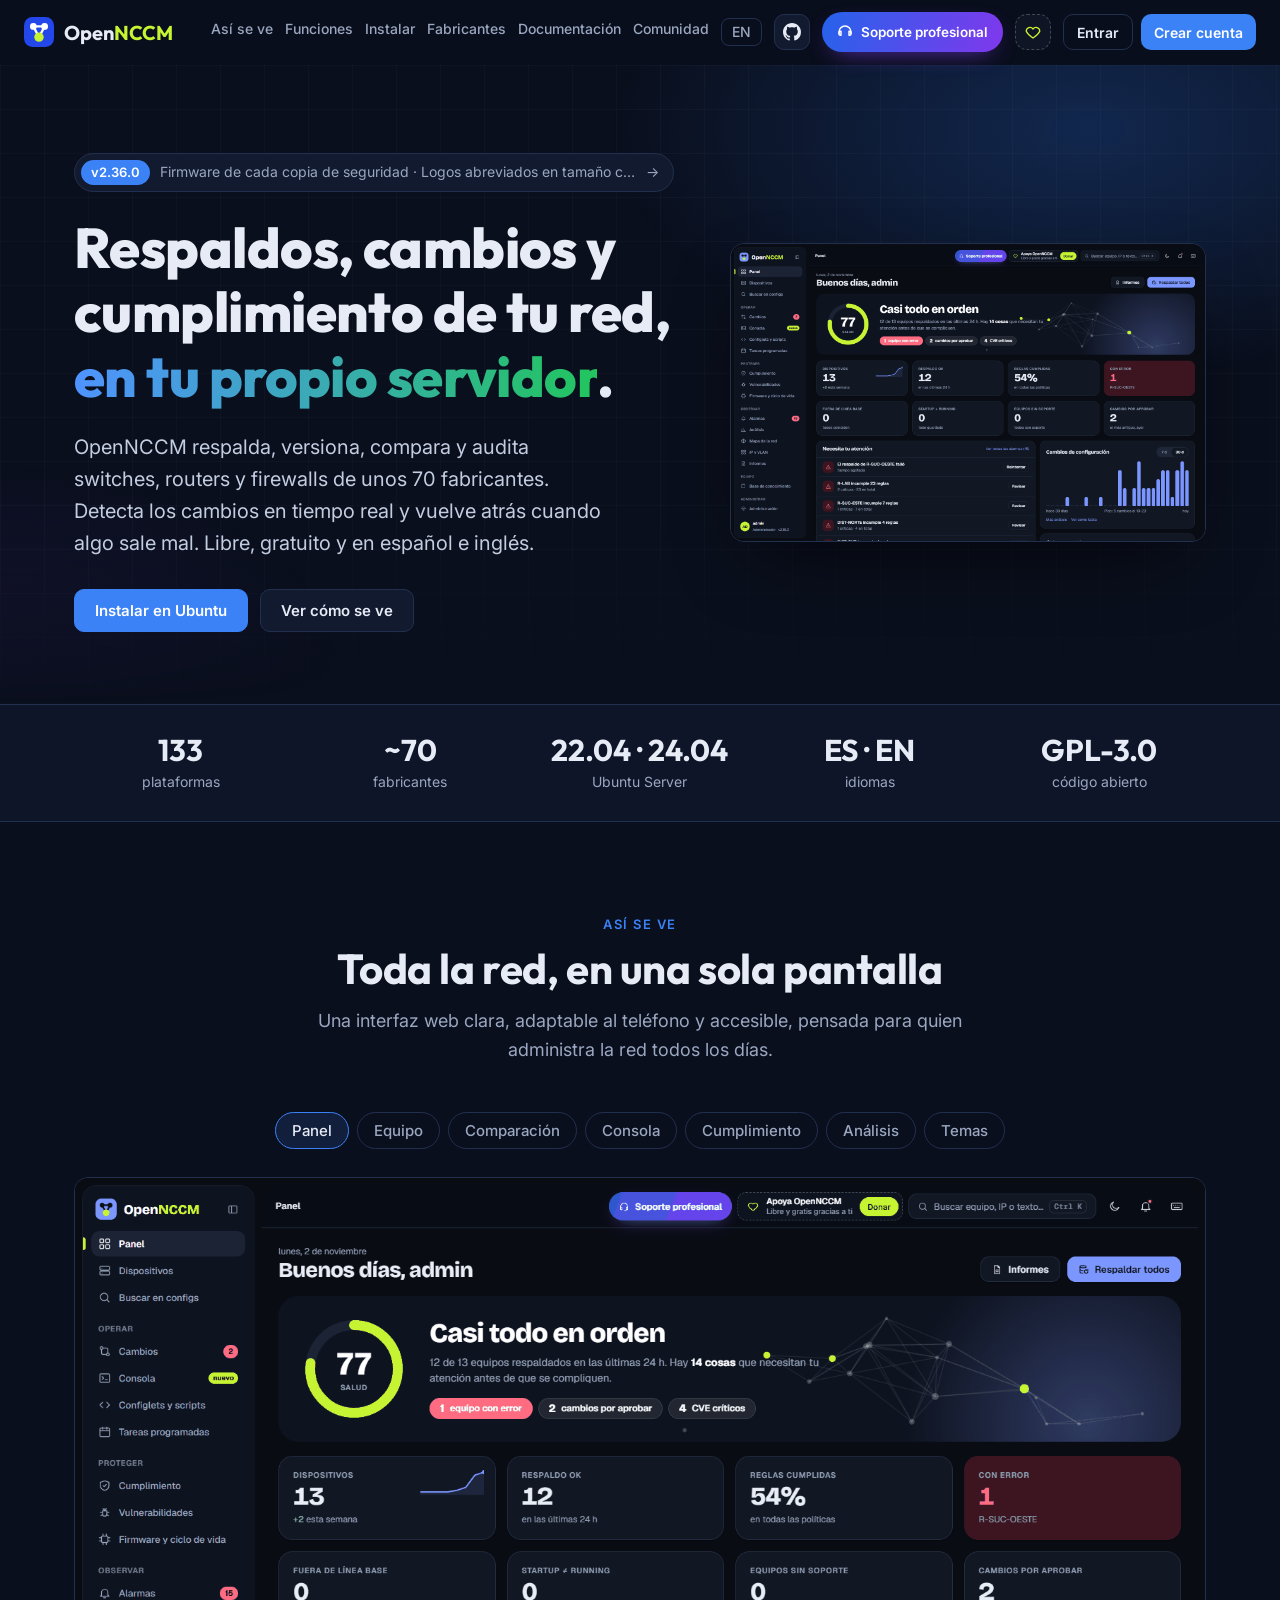
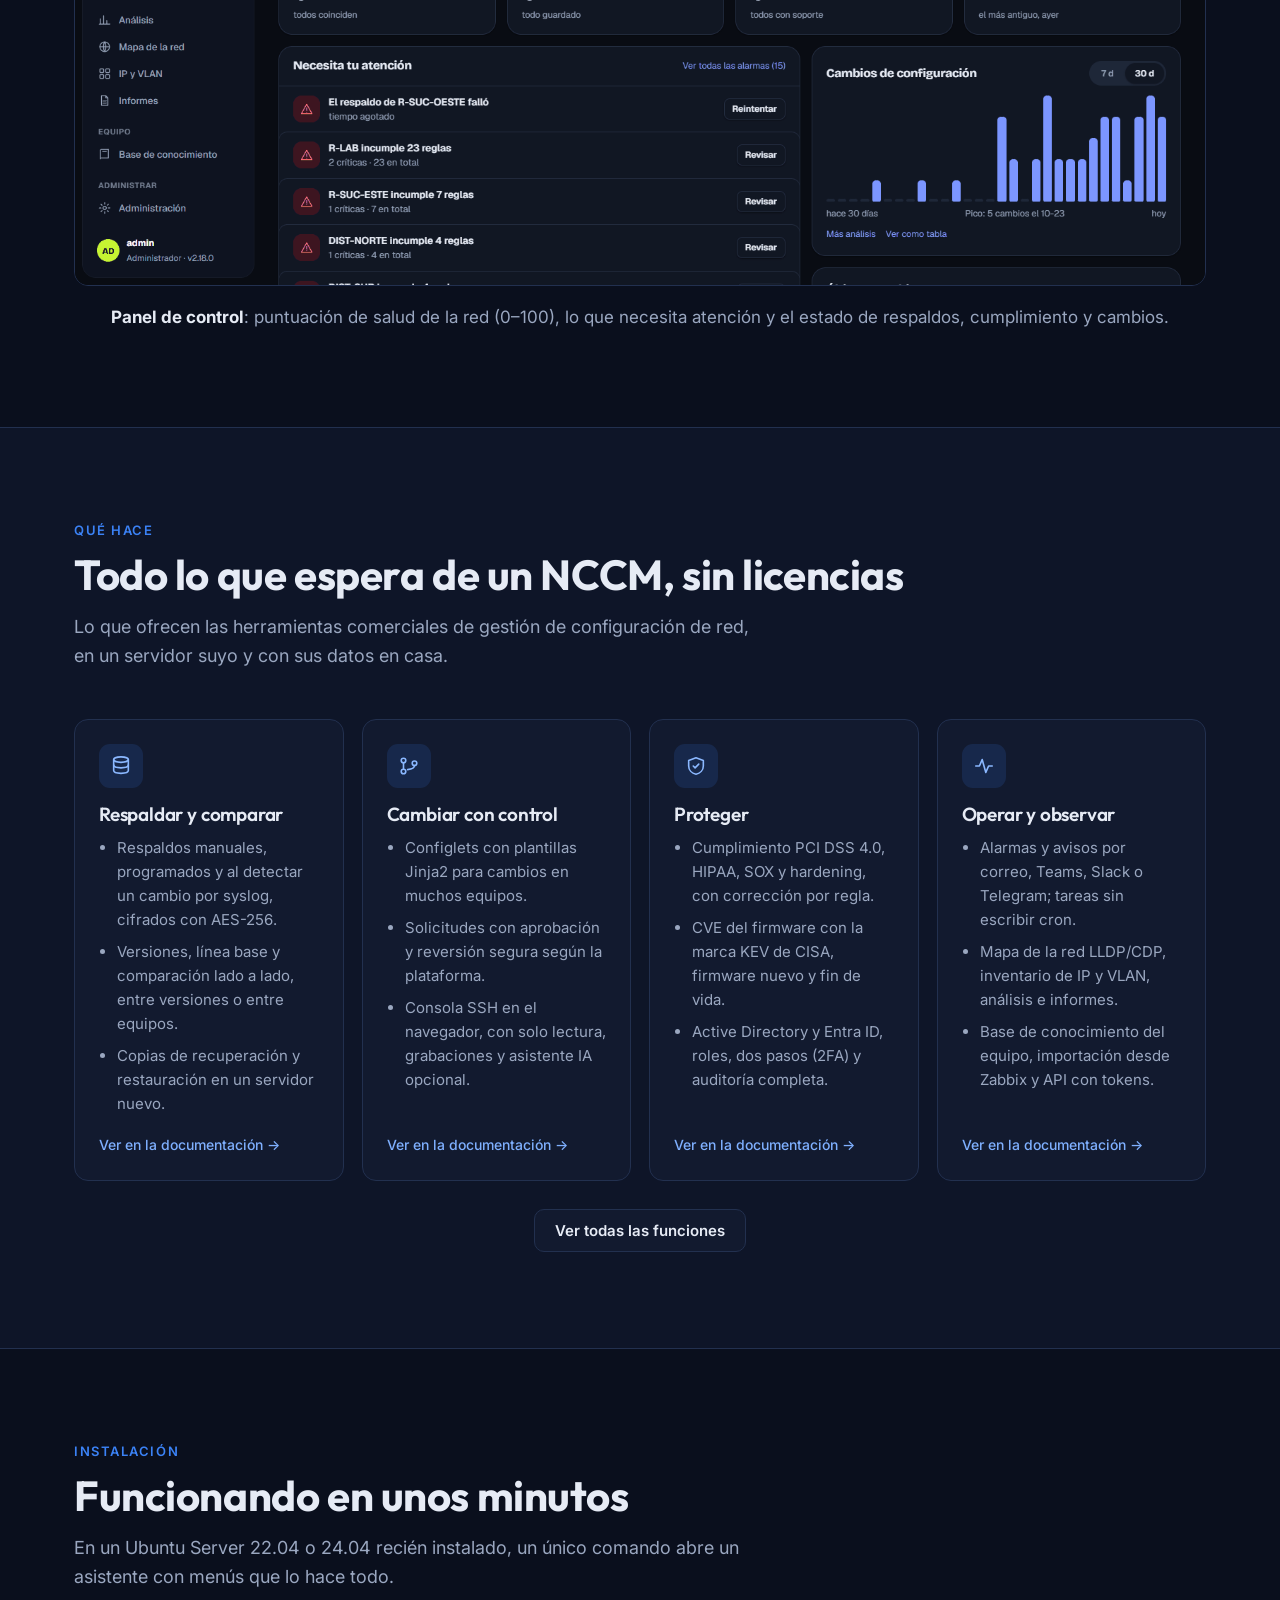
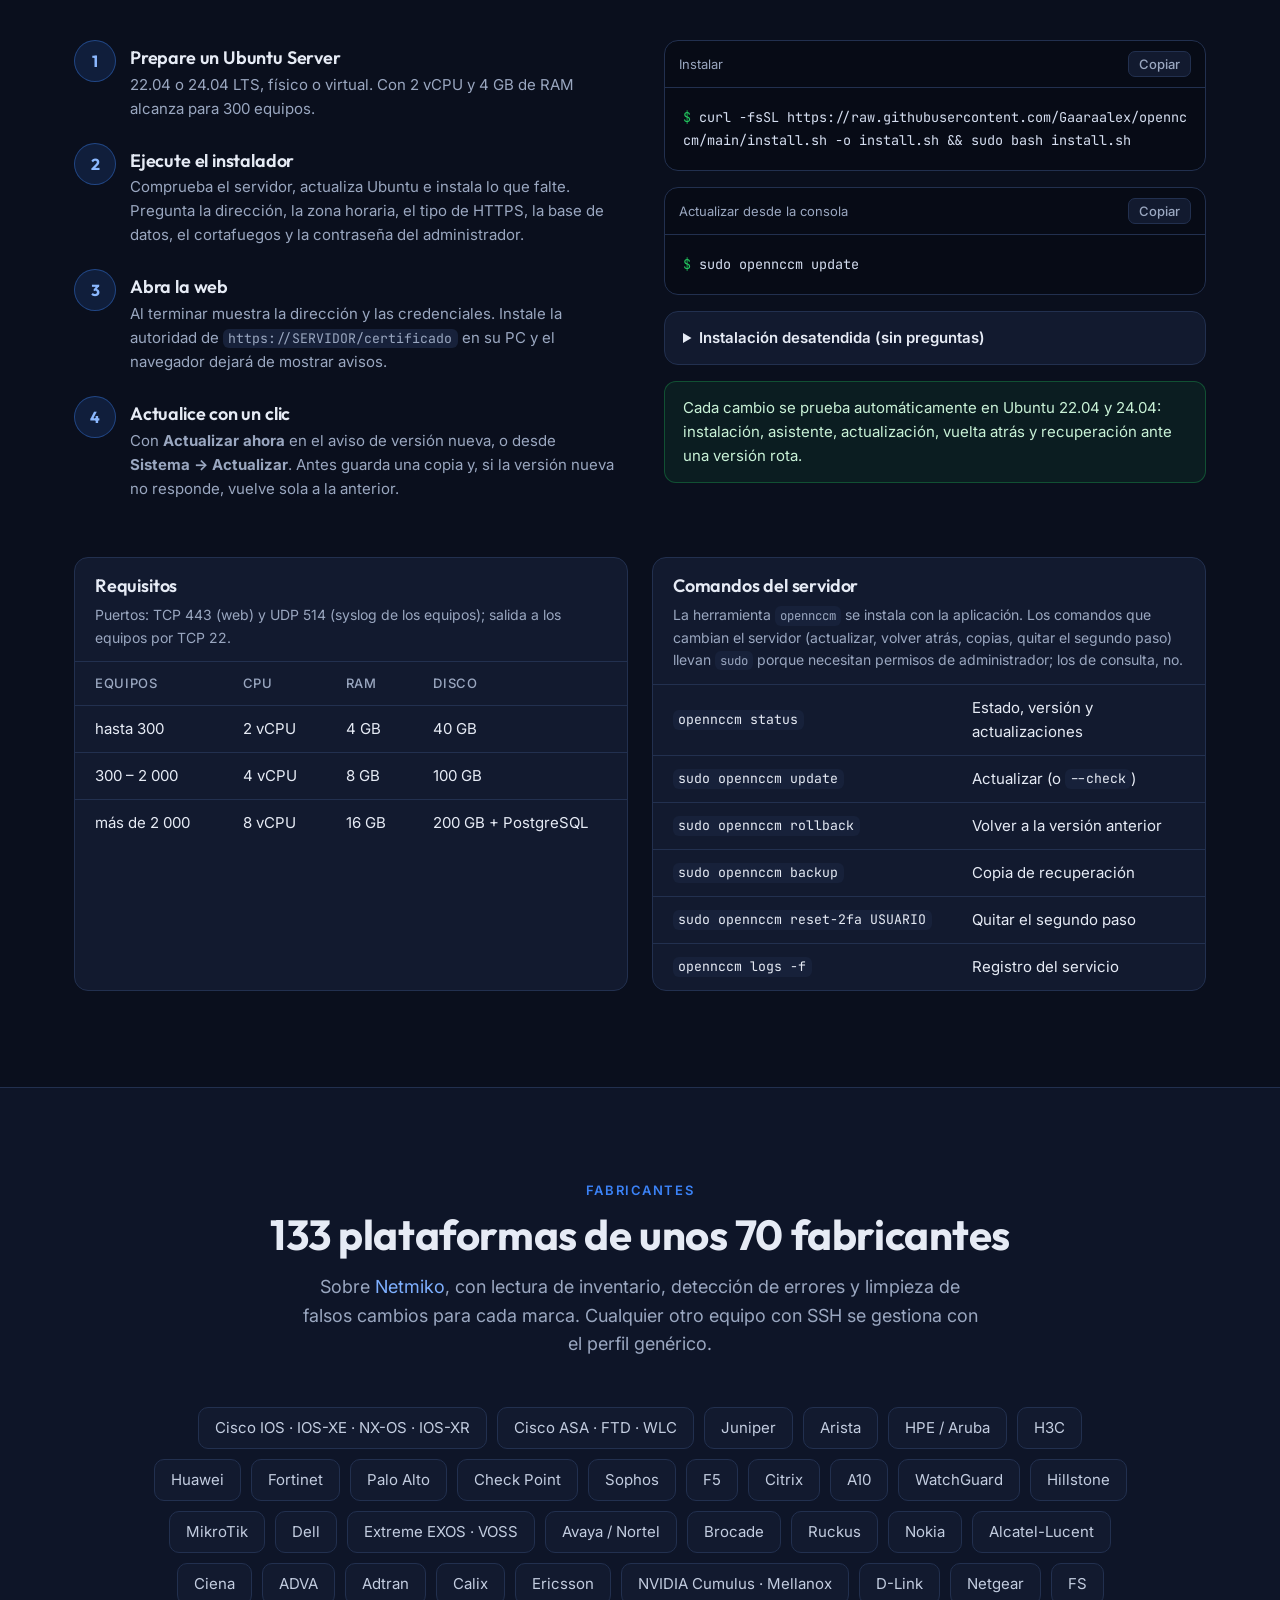
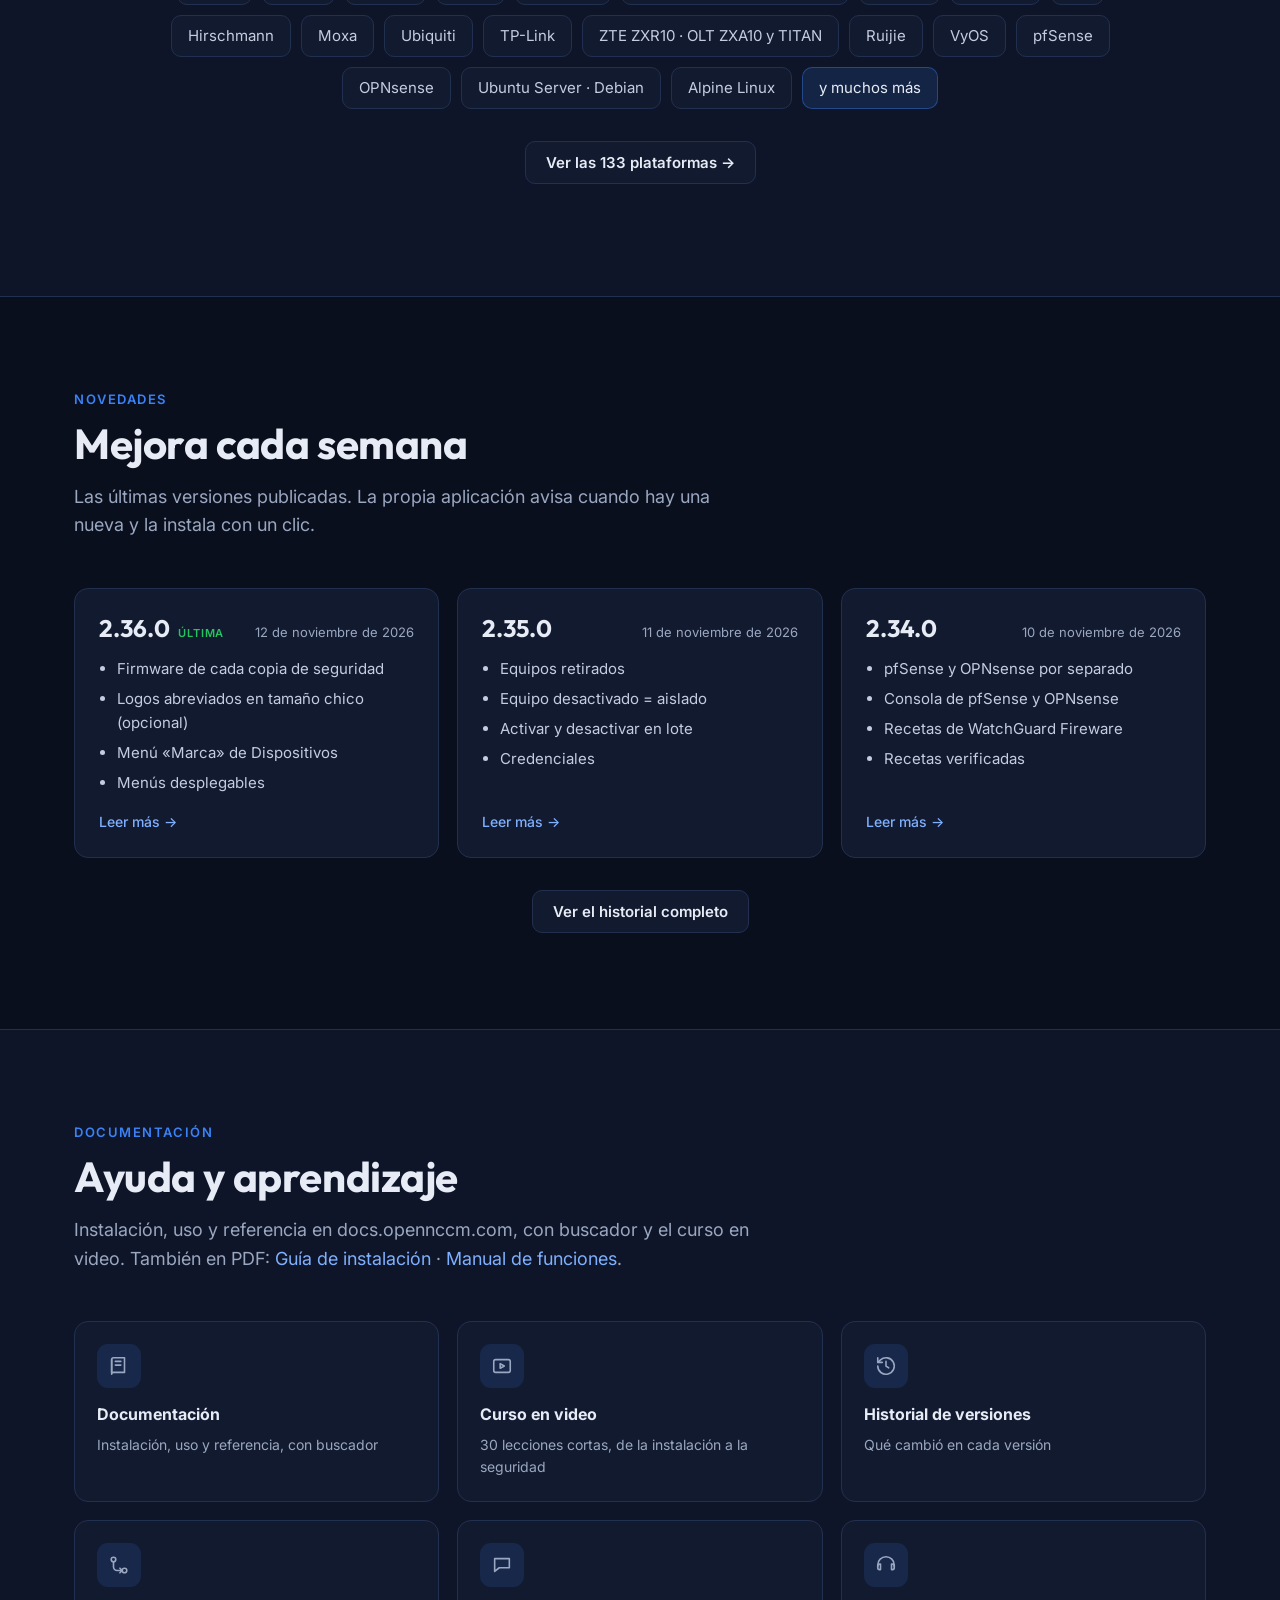
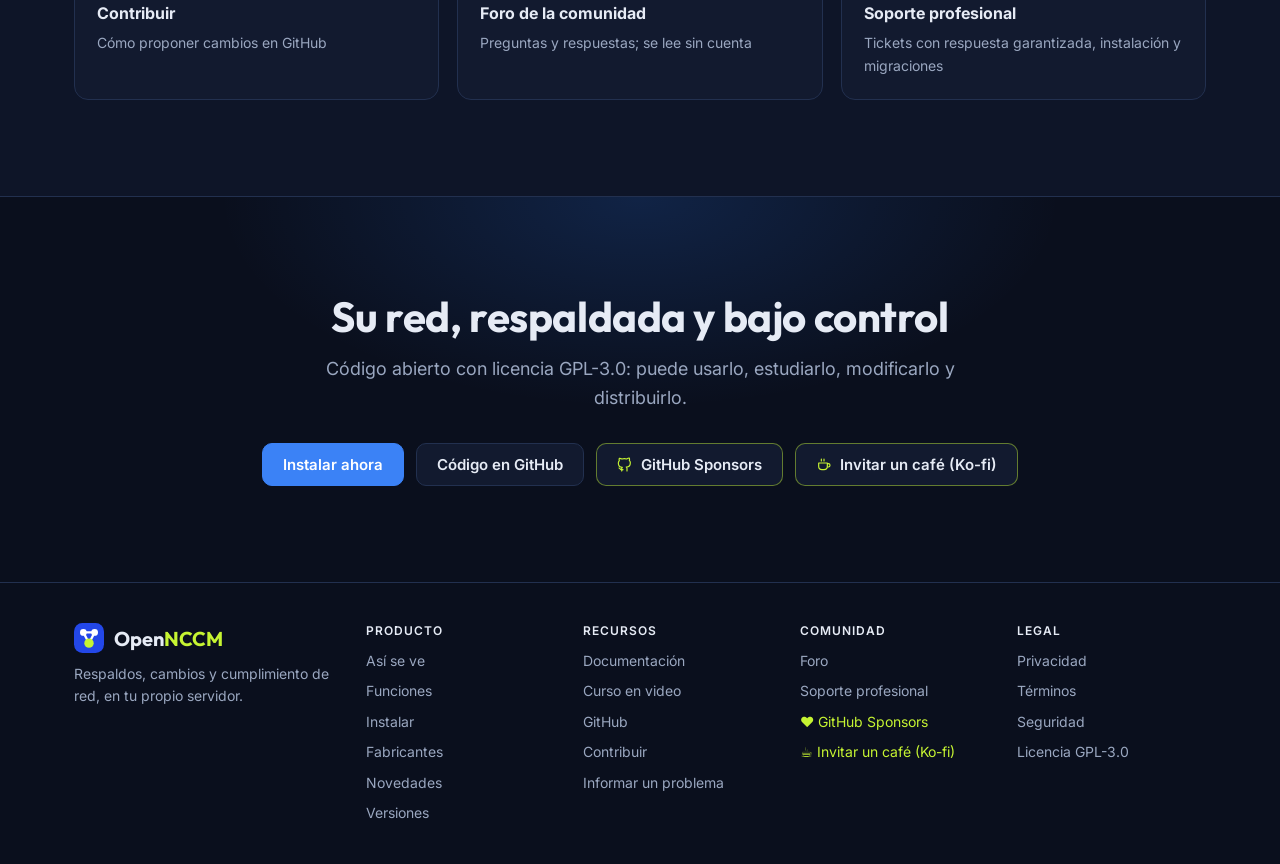
==== site/index.html @ a346ee78 "Web al día con OpenNCCM 2.36.0 Novedades hasta la 2.36.0 y el firmware de cada copia en la tarjeta d" ====
<!doctype html>
<html lang="es">
<head>
<meta charset="utf-8">
<meta name="viewport" content="width=device-width, initial-scale=1">
<title>OpenNCCM · Respaldos y cumplimiento de red, en tu servidor</title>
<meta name="description" content="OpenNCCM: gestión de configuración, cambios y cumplimiento de red (NCCM) de código abierto para Ubuntu Server. Respalda, compara y audita switches, routers y firewalls de unos 70 fabricantes. Libre, en español e inglés.">
<meta name="theme-color" content="#0a0f1d">
<link rel="icon" href="img/icon.svg" type="image/svg+xml">
<link rel="canonical" href="https://opennccm.com/">
<link rel="alternate" hreflang="es" href="https://opennccm.com/">
<link rel="alternate" hreflang="en" href="https://opennccm.com/en/">
<link rel="alternate" hreflang="x-default" href="https://opennccm.com/en/">
<meta property="og:type" content="website">
<meta property="og:url" content="https://opennccm.com/">
<meta property="og:site_name" content="OpenNCCM">
<meta property="og:locale" content="es_ES">
<meta property="og:title" content="OpenNCCM: respaldos, cambios y cumplimiento de tu red">
<meta property="og:description" content="NCCM de código abierto para Ubuntu Server. 133 plataformas, comparación y vuelta atrás, cumplimiento PCI/HIPAA/SOX, consola SSH web. Libre, en español e inglés.">
<meta property="og:image" content="https://opennccm.com/img/capturas/hero.png">
<meta property="og:image:width" content="1760">
<meta property="og:image:height" content="860">
<meta name="twitter:card" content="summary_large_image">
<script type="application/ld+json">
{
  "@context": "https://schema.org",
  "@type": "SoftwareApplication",
  "name": "OpenNCCM",
  "url": "https://opennccm.com/",
  "description": "Gestión de configuración, cambios y cumplimiento de red (NCCM) de código abierto para Ubuntu Server: respaldos, comparación, reversión, cumplimiento PCI/HIPAA/SOX, firmware y 133 plataformas.",
  "applicationCategory": "NetworkingApplication",
  "operatingSystem": "Ubuntu Server 22.04, Ubuntu Server 24.04",
  "license": "https://www.gnu.org/licenses/gpl-3.0.html",
  "inLanguage": "es",
  "image": "https://opennccm.com/img/capturas/hero.png",
  "screenshot": "https://opennccm.com/img/capturas/panel.png",
  "downloadUrl": "https://github.com/Gaaraalex/opennccm/releases",
  "codeRepository": "https://github.com/Gaaraalex/opennccm",
  "offers": { "@type": "Offer", "price": "0", "priceCurrency": "USD" }
}
</script>
<link rel="preconnect" href="https://fonts.googleapis.com">
<link rel="preconnect" href="https://fonts.gstatic.com" crossorigin>
<link href="https://fonts.googleapis.com/css2?family=Inter:wght@400;500;600;700&family=JetBrains+Mono:wght@400;600&family=Outfit:wght@600;700;800&display=swap" rel="stylesheet">
<link rel="stylesheet" href="css/estilo.css">
</head>
<body>
<a class="saltar" href="#contenido">Saltar al contenido</a>

<header class="barra" id="barra">
  <div class="contenedor">
    <a class="marca" href="./"><img src="img/icon.svg" alt="" width="30" height="30"><b>Open<span>NCCM</span></b></a>
    <nav class="menu" id="menu" aria-label="Principal">
      <a href="#capturas">Así se ve</a>
      <a href="#funciones">Funciones</a>
      <a href="#instalar">Instalar</a>
      <a href="#fabricantes">Fabricantes</a>
      <a class="menu-novedades" href="novedades.html">Novedades</a>
      <a href="https://docs.opennccm.com/">Documentación</a>
      <a href="https://comunidad.opennccm.com/foro">Comunidad</a>
      <a class="idioma" href="en/" hreflang="en" lang="en"><span class="idioma-largo">English</span><span class="idioma-corto" aria-hidden="true">EN</span></a>
      <span class="menu-cuenta" data-occ-cuenta-movil><a class="boton primario" data-occ-entrar href="https://comunidad.opennccm.com/cuenta/entrar">Entrar</a><a class="boton" data-occ-crear href="https://comunidad.opennccm.com/cuenta/crear">Crear cuenta</a></span>
    </nav>
    <a class="boton chico gh-barra" href="https://github.com/Gaaraalex/opennccm" title="GitHub">
      <svg viewBox="0 0 16 16" fill="currentColor" aria-hidden="true"><path d="M8 0C3.58 0 0 3.58 0 8c0 3.54 2.29 6.53 5.47 7.59.4.07.55-.17.55-.38 0-.19-.01-.82-.01-1.49-2.01.37-2.53-.49-2.69-.94-.09-.23-.48-.94-.82-1.13-.28-.15-.68-.52-.01-.53.63-.01 1.08.58 1.23.82.72 1.21 1.87.87 2.33.66.07-.52.28-.87.51-1.07-1.78-.2-3.64-.89-3.64-3.95 0-.87.31-1.59.82-2.15-.08-.2-.36-1.02.08-2.12 0 0 .67-.21 2.2.82.64-.18 1.32-.27 2-.27.68 0 1.36.09 2 .27 1.53-1.04 2.2-.82 2.2-.82.44 1.1.16 1.92.08 2.12.51.56.82 1.27.82 2.15 0 3.07-1.87 3.75-3.65 3.95.29.25.54.73.54 1.48 0 1.07-.01 1.93-.01 2.2 0 .21.15.46.55.38A8.013 8.013 0 0016 8c0-4.42-3.58-8-8-8z"/></svg>
      <span class="gh-txt">GitHub <span class="version-pill" data-version>v1.7.0</span></span>
    </a>
    <a class="btn-soporte" href="https://comunidad.opennccm.com/soporte"><svg viewBox="0 0 24 24" fill="none" stroke="currentColor" stroke-width="2.2" stroke-linecap="round" stroke-linejoin="round" aria-hidden="true"><path d="M3 14v-2a9 9 0 0 1 18 0v2"/><path d="M21 15a2 2 0 0 1-2 2h-1v-6h1a2 2 0 0 1 2 2zM3 15a2 2 0 0 0 2 2h1v-6H5a2 2 0 0 0-2 2z"/></svg><span>Soporte profesional</span></a>
    <span class="apoyo-wrap"><button type="button" class="donate" aria-haspopup="true" aria-expanded="false" aria-controls="don-pop" aria-label="Apoya OpenNCCM: formas de donar" title="Apoya OpenNCCM"><svg class="ico" viewBox="0 0 24 24" aria-hidden="true" focusable="false"><path d="M12 20s-7-4.4-9-9a5 5 0 0 1 9-3 5 5 0 0 1 9 3c-2 4.6-9 9-9 9z"/></svg><span class="dt"><b>Apoya OpenNCCM</b><small>Libre y gratis gracias a ti</small></span><span class="dbtn">Donar</span></button>
      <div class="don-pop" id="don-pop" hidden>
        <div class="don-cab"><span class="don-ico"><svg class="ico" viewBox="0 0 24 24" aria-hidden="true" focusable="false"><path d="M12 20s-7-4.4-9-9a5 5 0 0 1 9-3 5 5 0 0 1 9 3c-2 4.6-9 9-9 9z"/></svg></span><b>Apoya OpenNCCM</b></div>
        <p>OpenNCCM es libre y gratis (GPL-3.0). Tu aporte paga horas de desarrollo y pruebas con equipos reales. Se abre en una pestaña nueva.</p>
        <a class="dopt" href="https://github.com/sponsors/Gaaraalex" target="_blank" rel="noopener noreferrer"><svg class="ico" viewBox="0 0 24 24" aria-hidden="true" focusable="false"><path d="M9 19c-4 1.5-4-2-6-2.5M15 21v-3.5a3 3 0 0 0-1-2.5c3 0 6-1.5 6-6.5a5 5 0 0 0-1.5-3.5 4.5 4.5 0 0 0-.1-3.5s-1.2-.3-3.9 1.5a13 13 0 0 0-7 0C4.8 1.7 3.6 2 3.6 2a4.5 4.5 0 0 0-.1 3.5A5 5 0 0 0 2 9c0 5 3 6.5 6 6.5a3 3 0 0 0-1 2.5V21"/></svg>GitHub Sponsors<span class="grow"></span><svg class="ico" viewBox="0 0 24 24" aria-hidden="true" focusable="false"><path d="M9 6l6 6-6 6"/></svg></a>
        <a class="dopt" href="https://ko-fi.com/opennccm" target="_blank" rel="noopener noreferrer"><svg class="ico" viewBox="0 0 24 24" aria-hidden="true" focusable="false"><path d="M4 9h13v5a5 5 0 0 1-5 5H9a5 5 0 0 1-5-5zM17 10h1.5a2.5 2.5 0 0 1 0 5H17M8 3v3M12 3v3"/></svg>Invitar un café (Ko-fi)<span class="grow"></span><svg class="ico" viewBox="0 0 24 24" aria-hidden="true" focusable="false"><path d="M9 6l6 6-6 6"/></svg></a>
      </div></span>
    <span class="occ-cuenta" data-occ-cuenta data-comunidad="https://comunidad.opennccm.com"><a class="occ-entrar" data-occ-entrar href="https://comunidad.opennccm.com/cuenta/entrar">Entrar</a><a class="occ-crear" data-occ-crear href="https://comunidad.opennccm.com/cuenta/crear">Crear cuenta</a></span>
    <span class="occ-avatar-movil" data-occ-avatar-movil></span>
    <button class="abrir-menu" id="abrir-menu" aria-label="Abrir menú" aria-expanded="false" aria-controls="menu">
      <svg viewBox="0 0 24 24" fill="none" stroke="currentColor" stroke-width="2" stroke-linecap="round" aria-hidden="true"><path d="M4 7h16M4 12h16M4 17h16"/></svg>
    </button>
  </div>
</header>

<main id="contenido">

<section class="portada">
  <div class="contenedor">
    <div>
      <a class="aviso-version" href="novedades.html"><b data-version>v1.7.0</b> <span data-destacado>pfSense, OPNsense y Alpine Linux</span> →</a>
      <h1>Respaldos, cambios y cumplimiento de tu red, <em>en tu propio servidor</em>.</h1>
      <p class="lema">OpenNCCM respalda, versiona, compara y audita switches, routers y firewalls de unos 70 fabricantes. Detecta los cambios en tiempo real y vuelve atrás cuando algo sale mal. Libre, gratuito y en español e inglés.</p>
      <div class="acciones">
        <a class="boton primario" href="#instalar">Instalar en Ubuntu</a>
        <a class="boton" href="#capturas">Ver cómo se ve</a>
      </div>
    </div>
    <div class="escena unica">
      <img class="captura" src="img/capturas/azul/panel.png" alt="Panel de control de OpenNCCM con el estado de la red" width="1600" height="1000">
    </div>
  </div>
</section>

<div class="cifras">
  <ul class="contenedor">
    <li><b>133</b><span>plataformas</span></li>
    <li><b>~70</b><span>fabricantes</span></li>
    <li><b>22.04 · 24.04</b><span>Ubuntu Server</span></li>
    <li><b>ES · EN</b><span>idiomas</span></li>
    <li><b>GPL-3.0</b><span>código abierto</span></li>
  </ul>
</div>

<section id="capturas">
  <div class="contenedor">
    <div class="cabecera-seccion centrada">
      <p class="eyebrow">Así se ve</p>
      <h2>Toda la red, en una sola pantalla</h2>
      <p class="intro">Una interfaz web clara, adaptable al teléfono y accesible, pensada para quien administra la red todos los días.</p>
    </div>
    <div class="galeria">
      <div class="pestanas" role="tablist" aria-label="Capturas">
        <button role="tab" aria-selected="true" data-img="azul/panel" data-txt="<b>Panel de control</b>: puntuación de salud de la red (0–100), lo que necesita atención y el estado de respaldos, cumplimiento y cambios.">Panel</button>
        <button role="tab" aria-selected="false" data-img="azul/ficha" data-txt="<b>Ficha del equipo</b>: inventario (modelo, serie y firmware) y el historial completo de cada configuración, organizados en pestañas.">Equipo</button>
        <button role="tab" aria-selected="false" data-img="azul/diff" data-txt="<b>Comparación lado a lado</b>: un resumen «Qué cambió» y el detalle línea a línea, entre versiones o entre equipos distintos.">Comparación</button>
        <button role="tab" aria-selected="false" data-img="azul/consola" data-txt="<b>Consola SSH en el navegador</b>: entra al equipo sin instalar nada, en un diálogo sobre la página (o en ventana aparte), con reconexión, pantalla completa y auditoría.">Consola</button>
        <button role="tab" aria-selected="false" data-img="azul/cumplimiento" data-txt="<b>Cumplimiento</b>: PCI DSS, HIPAA, SOX y hardening, con corrección en un clic (y aprobación si se exige).">Cumplimiento</button>
        <button role="tab" aria-selected="false" data-img="azul/analisis" data-txt="<b>Análisis</b>: actividad por origen, mapa de calor día × hora («cuándo cambia la red»), tendencias y cumplimiento por política.">Análisis</button>
        <button role="tab" aria-selected="false" data-img="temas" data-txt="<b>3 temas y 7 acentos</b>: claro, sala de control (oscuro) y alto contraste, más el automático, todos con contraste WCAG 2.1 AA.">Temas</button>
      </div>
      <figure role="tabpanel">
        <img id="captura" src="img/capturas/azul/panel.png" alt="Panel de control con el estado de la red y del servidor" width="1600" height="1000">
        <figcaption id="captura-txt"><b>Panel de control</b>: puntuación de salud de la red (0–100), lo que necesita atención y el estado de respaldos, cumplimiento y cambios.</figcaption>
      </figure>
    </div>
  </div>
</section>

<section id="funciones" class="alterna">
  <div class="contenedor">
    <div class="cabecera-seccion">
      <p class="eyebrow">Qué hace</p>
      <h2>Todo lo que espera de un NCCM, sin licencias</h2>
      <p class="intro">Lo que ofrecen las herramientas comerciales de gestión de configuración de red, en un servidor suyo y con sus datos en casa.</p>
    </div>
    <div class="grupos">
      <article class="grupo"><div class="icono-linea"><svg viewBox="0 0 24 24" aria-hidden="true"><ellipse cx="12" cy="5" rx="8" ry="3"/><path d="M4 5v6c0 1.7 3.6 3 8 3s8-1.3 8-3V5"/><path d="M4 11v6c0 1.7 3.6 3 8 3s8-1.3 8-3v-6"/></svg></div><h3>Respaldar y comparar</h3>
        <ul><li>Respaldos manuales, programados y al detectar un cambio por syslog, cifrados con AES-256.</li><li>Versiones, línea base y comparación lado a lado, entre versiones o entre equipos.</li><li>Copias de recuperación y restauración en un servidor nuevo.</li></ul>
        <a class="ver-docs" href="https://docs.opennccm.com/equipos/versiones/">Ver en la documentación →</a></article>
      <article class="grupo"><div class="icono-linea"><svg viewBox="0 0 24 24" aria-hidden="true"><circle cx="6" cy="6" r="2.5"/><circle cx="6" cy="18" r="2.5"/><circle cx="18" cy="9" r="2.5"/><path d="M6 8.5v7M18 11.5c0 3-3 4-7.5 4.5"/></svg></div><h3>Cambiar con control</h3>
        <ul><li>Configlets con plantillas Jinja2 para cambios en muchos equipos.</li><li>Solicitudes con aprobación y reversión segura según la plataforma.</li><li>Consola SSH en el navegador, con solo lectura, grabaciones y asistente IA opcional.</li></ul>
        <a class="ver-docs" href="https://docs.opennccm.com/cambios/configlets/">Ver en la documentación →</a></article>
      <article class="grupo"><div class="icono-linea"><svg viewBox="0 0 24 24" aria-hidden="true"><path d="M12 3l8 3v6c0 4.5-3.4 8-8 9-4.6-1-8-4.5-8-9V6z"/><path d="M9 12l2 2 4-4"/></svg></div><h3>Proteger</h3>
        <ul><li>Cumplimiento PCI DSS 4.0, HIPAA, SOX y hardening, con corrección por regla.</li><li>CVE del firmware con la marca KEV de CISA, firmware nuevo y fin de vida.</li><li>Active Directory y Entra ID, roles, dos pasos (2FA) y auditoría completa.</li></ul>
        <a class="ver-docs" href="https://docs.opennccm.com/proteger/cumplimiento/">Ver en la documentación →</a></article>
      <article class="grupo"><div class="icono-linea"><svg viewBox="0 0 24 24" aria-hidden="true"><path d="M3 12h4l3-7 4 14 3-7h4"/></svg></div><h3>Operar y observar</h3>
        <ul><li>Alarmas y avisos por correo, Teams, Slack o Telegram; tareas sin escribir cron.</li><li>Mapa de la red LLDP/CDP, inventario de IP y VLAN, análisis e informes.</li><li>Base de conocimiento del equipo, importación desde Zabbix y API con tokens.</li></ul>
        <a class="ver-docs" href="https://docs.opennccm.com/observar/alarmas/">Ver en la documentación →</a></article>
    </div>
    <details class="todas">
      <summary><span class="boton">Ver todas las funciones</span></summary>
    <div class="rejilla">
      <article class="tarjeta"><div class="icono">💾</div><h3>Respaldos</h3><p>Manuales, programados y automáticos al detectar un cambio por syslog; «Respaldar todos» muestra su progreso y reintenta solo los que fallaron. Running y startup, cifrados con AES-256. En MikroTik, descarga del .rsc y del .backup; en WatchGuard, la configuración en XML y la imagen completa cifrada (.fxi).</p></article>
      <article class="tarjeta"><div class="icono">🔍</div><h3>Versiones y comparación</h3><p>Línea de tiempo de versiones, etiquetas, línea base y configuración de referencia por modelo y búsqueda de un texto o una IP dentro de cada versión. Cada copia guarda el firmware que tenía el equipo y avisa cuando cambió. Comparación lado a lado o unificada, entre versiones o entre equipos. Copia de cada versión en GitHub, GitLab o Gitea, con las contraseñas ocultas.</p></article>
      <article class="tarjeta"><div class="icono">🛠️</div><h3>Cambios controlados</h3><p>Configlets con plantillas Jinja2 para cambios masivos (con diez incluidos para MikroTik, Extreme EXOS y VOSS, EdgeSwitch, WatchGuard y ArubaOS), solicitudes con aprobación y reversión segura por plataforma (modo seguro de MikroTik, «commit confirmed» de Junos). No aprueba cambios que dejarían a OpenNCCM sin acceso al equipo, y antes de reiniciar equipos o apagar puertos muestra qué queda sin servicio.</p></article>
      <article class="tarjeta"><div class="icono">🛡️</div><h3>Cumplimiento</h3><p>Mapa equipo × política, corrección por regla y un editor que prueba cada regla en vivo. Paquetes PCI DSS 4.0, HIPAA, SOX y hardening de Cisco IOS, Junos, Extreme VOSS, Ubiquiti, MikroTik, FortiGate, WatchGuard, ArubaOS y Ubuntu/Debian.</p></article>
      <article class="tarjeta"><div class="icono">📦</div><h3>Firmware</h3><p>Sepa qué firmware nuevo hay para cada equipo y cuántas vulnerabilidades corrige. Descarga verificada (SHA-256) y actualización remota para MikroTik (.npk o en línea) y Ubiquiti (airMAX, airFiber y EdgeRouter), con la comprobación de que el equipo quedó en la versión nueva, y fin de vida EOL/EOS en una sola página.</p></article>
      <article class="tarjeta"><div class="icono">🚨</div><h3>Vulnerabilidades</h3><p>CVE del firmware de cada equipo (NVD, 70 tipos de equipo, también por modelo) agrupadas por vulnerabilidad, con la marca «explotado activamente» del catálogo KEV de CISA.</p></article>
      <article class="tarjeta"><div class="icono">🖥️</div><h3>Consola web</h3><p>SSH desde el navegador con colores, autocompletado y modo solo lectura. Varias sesiones a la vez, la misma consulta en muchos equipos, 758 recetas para todos los equipos con línea de comandos (con sello «Verificada» en las probadas), comandos favoritos, grabaciones y acceso por rol. Asistente IA opcional con tu proveedor: un chat en todo el sistema que consulta en solo lectura y pide confirmación antes de actuar.</p></article>
      <article class="tarjeta"><div class="icono">⏰</div><h3>Operación diaria</h3><p>Importación de equipos desde Zabbix por grupos, equipos dañados o reemplazados que se retiran con todo su historial (y el reemplazo dado de alta en el mismo paso), API con tokens personales, tareas programadas sin escribir cron, alarmas por severidad y avisos por correo, Teams, Slack o Telegram. Base de conocimiento del equipo: cada alarma crítica cerrada queda documentada con causa, pasos y comprobación.</p></article>
      <article class="tarjeta"><div class="icono">📈</div><h3>Mapa, inventario e informes</h3><p>Mapa de la red con los enlaces LLDP/CDP (y los MikroTik por RoMON), 10 distribuciones, nodos por lugar y aviso de vecino nuevo o perdido; búsqueda de una MAC o una IP hasta el switch y el puerto; frente de cada equipo con el estado de sus puertos, fuentes y ventiladores, inventario de IP y VLAN con aviso de duplicados, actividad por origen, mapa de calor día × hora, tendencias y cumplimiento por política; informes en pantalla, CSV y por correo, puertos sin uso y el documento de la red en PDF o Word.</p></article>
      <article class="tarjeta"><div class="icono">🔐</div><h3>Acceso y seguridad</h3><p>Inicio de sesión con Active Directory y Microsoft Entra ID (Azure AD), con roles por grupos. Roles admin, operador y lector, grupos de equipos, verificación en dos pasos (TOTP), «Recordarme en este equipo» y auditoría completa.</p></article>
      <article class="tarjeta"><div class="icono">🎨</div><h3>Interfaz cuidada</h3><p>Diseño «Señal» con barra lateral y buscador Ctrl K, en español e inglés, y el logo de su marca en cada equipo (73 marcas). Temas claro, oscuro y alto contraste con 7 colores de acento; adaptable al teléfono y accesible (WCAG AA).</p></article>
      <article class="tarjeta"><div class="icono">♻️</div><h3>Recuperación</h3><p>Copias cifradas de la base de datos, envío por SFTP, restauración en un servidor nuevo con su clave (SQLite o PostgreSQL) y actualizaciones con vuelta atrás. Una copia de un equipo se restaura en otro del mismo modelo, por SSH o por cable de consola.</p></article>
    </div>
    </details>
  </div>
</section>

<section id="instalar">
  <div class="contenedor">
    <div class="cabecera-seccion">
      <p class="eyebrow">Instalación</p>
      <h2>Funcionando en unos minutos</h2>
      <p class="intro">En un Ubuntu Server 22.04 o 24.04 recién instalado, un único comando abre un asistente con menús que lo hace todo.</p>
    </div>
    <div class="instalar">
      <ol class="pasos">
        <li><div><h3>Prepare un Ubuntu Server</h3><p>22.04 o 24.04 LTS, físico o virtual. Con 2 vCPU y 4 GB de RAM alcanza para 300 equipos.</p></div></li>
        <li><div><h3>Ejecute el instalador</h3><p>Comprueba el servidor, actualiza Ubuntu e instala lo que falte. Pregunta la dirección, la zona horaria, el tipo de HTTPS, la base de datos, el cortafuegos y la contraseña del administrador.</p></div></li>
        <li><div><h3>Abra la web</h3><p>Al terminar muestra la dirección y las credenciales. Instale la autoridad de <code>https://SERVIDOR/certificado</code> en su PC y el navegador dejará de mostrar avisos.</p></div></li>
        <li><div><h3>Actualice con un clic</h3><p>Con <b>Actualizar ahora</b> en el aviso de versión nueva, o desde <b>Sistema → Actualizar</b>. Antes guarda una copia y, si la versión nueva no responde, vuelve sola a la anterior.</p></div></li>
      </ol>
      <div>
        <div class="terminal">
          <header>Instalar <button class="copiar" data-copiar="curl -fsSL https://raw.githubusercontent.com/Gaaraalex/opennccm/main/install.sh -o install.sh && sudo bash install.sh">Copiar</button></header>
          <pre><span class="p">$ </span>curl -fsSL https://raw.githubusercontent.com/Gaaraalex/opennccm/main/install.sh -o install.sh &amp;&amp; sudo bash install.sh</pre>
        </div>
        <div class="terminal">
          <header>Actualizar desde la consola <button class="copiar" data-copiar="sudo opennccm update">Copiar</button></header>
          <pre><span class="p">$ </span>sudo opennccm update</pre>
        </div>
        <details class="plegable">
          <summary>Instalación desatendida (sin preguntas)</summary>
          <div>
            <div class="terminal">
              <header>Para automatizar <button class="copiar" data-copiar="curl -fsSL https://raw.githubusercontent.com/Gaaraalex/opennccm/main/install.sh | sudo bash -s -- --unattended --host 10.0.0.5 --admin-pass 'UnaClaveSegura123'">Copiar</button></header>
              <pre><span class="p">$ </span>curl -fsSL https://raw.githubusercontent.com/Gaaraalex/opennccm/main/install.sh | \
  sudo bash -s -- --unattended --host 10.0.0.5 --admin-pass 'UnaClaveSegura123'</pre>
            </div>
            <p style="color:var(--muted);font-size:14px;margin:12px 0 0">Todas las opciones con <code>sudo bash install.sh --help</code>: HTTPS con Let's Encrypt o certificado propio, PostgreSQL, cortafuegos, correo, versión concreta…</p>
          </div>
        </details>
        <p class="nota">Cada cambio se prueba automáticamente en Ubuntu 22.04 y 24.04: instalación, asistente, actualización, vuelta atrás y recuperación ante una versión rota.</p>
      </div>
    </div>

    <div class="dos-col">
      <div class="tabla">
        <h3>Requisitos</h3>
        <p>Puertos: TCP 443 (web) y UDP 514 (syslog de los equipos); salida a los equipos por TCP 22.</p>
        <table>
          <thead><tr><th>Equipos</th><th>CPU</th><th>RAM</th><th>Disco</th></tr></thead>
          <tbody>
            <tr><td>hasta 300</td><td>2 vCPU</td><td>4 GB</td><td>40 GB</td></tr>
            <tr><td>300 – 2 000</td><td>4 vCPU</td><td>8 GB</td><td>100 GB</td></tr>
            <tr><td>más de 2 000</td><td>8 vCPU</td><td>16 GB</td><td>200 GB + PostgreSQL</td></tr>
          </tbody>
        </table>
      </div>
      <div class="tabla">
        <h3>Comandos del servidor</h3>
        <p>La herramienta <code>opennccm</code> se instala con la aplicación. Los comandos que cambian el servidor (actualizar, volver atrás, copias, quitar el segundo paso) llevan <code>sudo</code> porque necesitan permisos de administrador; los de consulta, no.</p>
        <table>
          <tbody>
            <tr><td><code>opennccm status</code></td><td>Estado, versión y actualizaciones</td></tr>
            <tr><td><code>sudo opennccm update</code></td><td>Actualizar (o <code>--check</code>)</td></tr>
            <tr><td><code>sudo opennccm rollback</code></td><td>Volver a la versión anterior</td></tr>
            <tr><td><code>sudo opennccm backup</code></td><td>Copia de recuperación</td></tr>
            <tr><td><code>sudo opennccm reset-2fa USUARIO</code></td><td>Quitar el segundo paso</td></tr>
            <tr><td><code>opennccm logs -f</code></td><td>Registro del servicio</td></tr>
          </tbody>
        </table>
      </div>
    </div>
  </div>
</section>

<section id="fabricantes" class="alterna">
  <div class="contenedor">
    <div class="cabecera-seccion centrada">
      <p class="eyebrow">Fabricantes</p>
      <h2>133 plataformas de unos 70 fabricantes</h2>
      <p class="intro">Sobre <a href="https://github.com/ktbyers/netmiko">Netmiko</a>, con lectura de inventario, detección de errores y limpieza de falsos cambios para cada marca. Cualquier otro equipo con SSH se gestiona con el perfil genérico.</p>
    </div>
    <ul class="nube">
      <li>Cisco IOS · IOS-XE · NX-OS · IOS-XR</li><li>Cisco ASA · FTD · WLC</li><li>Juniper</li><li>Arista</li><li>HPE / Aruba</li><li>H3C</li><li>Huawei</li><li>Fortinet</li><li>Palo Alto</li><li>Check Point</li><li>Sophos</li><li>F5</li><li>Citrix</li><li>A10</li><li>WatchGuard</li><li>Hillstone</li><li>MikroTik</li><li>Dell</li><li>Extreme EXOS · VOSS</li><li>Avaya / Nortel</li><li>Brocade</li><li>Ruckus</li><li>Nokia</li><li>Alcatel-Lucent</li><li>Ciena</li><li>ADVA</li><li>Adtran</li><li>Calix</li><li>Ericsson</li><li>NVIDIA Cumulus · Mellanox</li><li>D-Link</li><li>Netgear</li><li>FS</li><li>Hirschmann</li><li>Moxa</li><li>Ubiquiti</li><li>TP-Link</li><li>ZTE ZXR10 · OLT ZXA10 y TITAN</li><li>Ruijie</li><li>VyOS</li><li>pfSense</li><li>OPNsense</li><li>Ubuntu Server · Debian</li><li>Alpine Linux</li><li class="mas">y muchos más</li>
    </ul>
    <p class="centro"><a class="boton" href="https://docs.opennccm.com/referencia/plataformas/">Ver las 133 plataformas →</a></p>
  </div>
</section>

<section id="novedades">
  <div class="contenedor">
    <div class="cabecera-seccion">
      <p class="eyebrow">Novedades</p>
      <h2>Mejora cada semana</h2>
      <p class="intro">Las últimas versiones publicadas. La propia aplicación avisa cuando hay una nueva y la instala con un clic.</p>
    </div>
    <div class="versiones" id="versiones"></div>
    <div class="centro"><a class="boton" href="novedades.html">Ver el historial completo</a></div>
  </div>
</section>

<section id="documentacion" class="alterna">
  <div class="contenedor">
    <div class="cabecera-seccion">
      <p class="eyebrow">Documentación</p>
      <h2>Ayuda y aprendizaje</h2>
      <p class="intro">Instalación, uso y referencia en docs.opennccm.com, con buscador y el curso en video. También en PDF: <a href="https://github.com/Gaaraalex/opennccm/raw/main/docs/OpenNCCM-Guia-de-instalacion.pdf">Guía de instalación</a> · <a href="https://github.com/Gaaraalex/opennccm/raw/main/docs/OpenNCCM-Manual-de-funciones.pdf">Manual de funciones</a>.</p>
    </div>
    <div class="docs tres">
      <a class="doc" href="https://docs.opennccm.com/"><span class="icono-linea"><svg viewBox="0 0 24 24" aria-hidden="true"><path d="M4 5a2 2 0 0 1 2-2h12v16H6a2 2 0 0 0-2 2z"/><path d="M4 19V5M8 7h6M8 11h6"/></svg></span><b>Documentación</b><span>Instalación, uso y referencia, con buscador</span></a>
      <a class="doc" href="https://docs.opennccm.com/ayuda/curso/"><span class="icono-linea"><svg viewBox="0 0 24 24" aria-hidden="true"><rect x="3" y="5" width="18" height="14" rx="2"/><path d="M10 9.5v5l4.5-2.5z"/></svg></span><b>Curso en video</b><span>30 lecciones cortas, de la instalación a la seguridad</span></a>
      <a class="doc" href="novedades.html"><span class="icono-linea"><svg viewBox="0 0 24 24" aria-hidden="true"><path d="M3 12a9 9 0 1 0 3-6.7L3 8"/><path d="M3 3v5h5M12 7v5l3 2"/></svg></span><b>Historial de versiones</b><span>Qué cambió en cada versión</span></a>
      <a class="doc" href="https://github.com/Gaaraalex/opennccm/blob/main/CONTRIBUTING.md"><span class="icono-linea"><svg viewBox="0 0 24 24" aria-hidden="true"><circle cx="6" cy="6" r="2.5"/><circle cx="18" cy="18" r="2.5"/><path d="M6 8.5V14a4 4 0 0 0 4 4h5.5M13 15.5l2.5 2.5-2.5 2.5"/></svg></span><b>Contribuir</b><span>Cómo proponer cambios en GitHub</span></a>
      <a class="doc" href="https://comunidad.opennccm.com/foro"><span class="icono-linea"><svg viewBox="0 0 24 24" aria-hidden="true"><path d="M4 5h16v10H9l-5 4z"/></svg></span><b>Foro de la comunidad</b><span>Preguntas y respuestas; se lee sin cuenta</span></a>
      <a class="doc" href="https://comunidad.opennccm.com/soporte"><span class="icono-linea"><svg viewBox="0 0 24 24" aria-hidden="true"><path d="M3 14v-2a9 9 0 0 1 18 0v2"/><path d="M21 15a2 2 0 0 1-2 2h-1v-6h1a2 2 0 0 1 2 2zM3 15a2 2 0 0 0 2 2h1v-6H5a2 2 0 0 0-2 2z"/></svg></span><b>Soporte profesional</b><span>Tickets con respuesta garantizada, instalación y migraciones</span></a>
    </div>
  </div>
</section>

<section class="llamada">
  <div class="contenedor">
    <h2>Su red, respaldada y bajo control</h2>
    <p class="intro" style="margin-inline:auto">Código abierto con licencia GPL-3.0: puede usarlo, estudiarlo, modificarlo y distribuirlo.</p>
    <div class="acciones">
      <a class="boton primario" href="#instalar">Instalar ahora</a>
      <a class="boton" href="https://github.com/Gaaraalex/opennccm">Código en GitHub</a>
      <a class="boton apoyo" href="https://github.com/sponsors/Gaaraalex" target="_blank" rel="noopener noreferrer"><svg class="ico" viewBox="0 0 24 24" aria-hidden="true" focusable="false"><path d="M9 19c-4 1.5-4-2-6-2.5M15 21v-3.5a3 3 0 0 0-1-2.5c3 0 6-1.5 6-6.5a5 5 0 0 0-1.5-3.5 4.5 4.5 0 0 0-.1-3.5s-1.2-.3-3.9 1.5a13 13 0 0 0-7 0C4.8 1.7 3.6 2 3.6 2a4.5 4.5 0 0 0-.1 3.5A5 5 0 0 0 2 9c0 5 3 6.5 6 6.5a3 3 0 0 0-1 2.5V21"/></svg>GitHub Sponsors</a>
      <a class="boton apoyo" href="https://ko-fi.com/opennccm" target="_blank" rel="noopener noreferrer"><svg class="ico" viewBox="0 0 24 24" aria-hidden="true" focusable="false"><path d="M4 9h13v5a5 5 0 0 1-5 5H9a5 5 0 0 1-5-5zM17 10h1.5a2.5 2.5 0 0 1 0 5H17M8 3v3M12 3v3"/></svg>Invitar un café (Ko-fi)</a>
    </div>
  </div>
</section>

</main>

<footer>
  <div class="contenedor pie-cols">
    <div class="pie-marca"><a class="marca" href="./"><img src="img/icon.svg" alt="" width="26" height="26"><b>Open<span>NCCM</span></b></a><p>Respaldos, cambios y cumplimiento de red, en tu propio servidor.</p></div>
    <nav aria-label="Producto"><h2>Producto</h2>
      <a href="#capturas">Así se ve</a><a href="#funciones">Funciones</a><a href="#instalar">Instalar</a><a href="#fabricantes">Fabricantes</a><a href="novedades.html">Novedades</a><a href="https://github.com/Gaaraalex/opennccm/releases">Versiones</a></nav>
    <nav aria-label="Recursos"><h2>Recursos</h2>
      <a href="https://docs.opennccm.com/">Documentación</a><a href="https://docs.opennccm.com/ayuda/curso/">Curso en video</a><a href="https://github.com/Gaaraalex/opennccm">GitHub</a><a href="https://github.com/Gaaraalex/opennccm/blob/main/CONTRIBUTING.md">Contribuir</a><a href="https://github.com/Gaaraalex/opennccm/issues">Informar un problema</a></nav>
    <nav aria-label="Comunidad"><h2>Comunidad</h2>
      <a href="https://comunidad.opennccm.com/foro">Foro</a><a href="https://comunidad.opennccm.com/soporte">Soporte profesional</a><a class="apoyo" href="https://github.com/sponsors/Gaaraalex" target="_blank" rel="noopener noreferrer">♥ GitHub Sponsors</a><a class="apoyo" href="https://ko-fi.com/opennccm" target="_blank" rel="noopener noreferrer">☕ Invitar un café (Ko-fi)</a></nav>
    <nav aria-label="Legal"><h2>Legal</h2>
      <a href="https://comunidad.opennccm.com/privacidad">Privacidad</a><a href="https://comunidad.opennccm.com/terminos">Términos</a><a href="https://github.com/Gaaraalex/opennccm/blob/main/SECURITY.md">Seguridad</a><a href="https://github.com/Gaaraalex/opennccm/blob/main/LICENSE">Licencia GPL-3.0</a></nav>
  </div>
</footer>

<script src="js/web.js" defer></script>
<script src="js/cuenta-opennccm.js" defer></script>
<!-- Cloudflare Web Analytics --><script type='module' src='https://static.cloudflareinsights.com/beacon.min.js' data-cf-beacon='{"token": "1646927036564b80bdd721edd959deb6"}'></script><!-- End Cloudflare Web Analytics -->
</body>
</html>
---- site/css/estilo.css ----
:root {
  --bg: #0a0f1d;
  --bg-2: #0e1528;
  --surface: #121a2f;
  --surface-2: #17213a;
  --border: #22304f;
  --text: #e6ebf5;
  --muted: #9aa7c0;
  --blue: #3b82f6;
  --blue-2: #2f80ff;
  --lima: #c6f432;
  --blue-soft: rgba(59, 130, 246, .14);
  --green: #22c55e;
  --amber: #f59e0b;
  --radius: 14px;
  --maxw: 1180px;
  --font: "Inter", system-ui, -apple-system, "Segoe UI", Roboto, sans-serif;
  --display: "Outfit", var(--font);
  --mono: "JetBrains Mono", ui-monospace, "Cascadia Code", Consolas, monospace;
  color-scheme: dark;
}

* { box-sizing: border-box; }
html { scroll-behavior: smooth; scroll-padding-top: 76px; }
body { overflow-x: clip;
  margin: 0; background: var(--bg); color: var(--text);
  font: 16px/1.6 var(--font); -webkit-font-smoothing: antialiased;
}
img { max-width: 100%; display: block; }
a { color: #7fb0ff; text-decoration: none; }
a:hover { text-decoration: underline; }
code { font-family: var(--mono); font-size: .88em; background: var(--surface-2); padding: .1em .4em; border-radius: 6px; }
:focus-visible { outline: 2px solid var(--blue); outline-offset: 3px; border-radius: 6px; }

.saltar { position: absolute; left: -999px; top: 8px; background: var(--blue); color: #fff; padding: 8px 14px; border-radius: 8px; z-index: 100; }
.saltar:focus { left: 16px; }

.contenedor { max-width: var(--maxw); margin: 0 auto; padding: 0 24px; }
section { padding: 96px 0; }
section.alterna { background: var(--bg-2); border-block: 1px solid var(--border); }
.eyebrow { font: 600 13px/1 var(--font); letter-spacing: .12em; text-transform: uppercase; color: var(--blue); margin: 0 0 14px; }
h1, h2, h3 { font-family: var(--display); line-height: 1.15; margin: 0; letter-spacing: -.01em; }
h2 { font-size: clamp(30px, 4vw, 42px); font-weight: 700; }
.intro { color: var(--muted); font-size: 18px; max-width: 680px; margin: 14px 0 0; }
.cabecera-seccion { margin-bottom: 48px; }
.cabecera-seccion.centrada { text-align: center; }
.cabecera-seccion.centrada .intro { margin-inline: auto; }

/* ---------- Barra superior ---------- */
.barra {
  position: sticky; top: 0; z-index: 50;
  background: rgba(10, 15, 29, .82); backdrop-filter: blur(12px);
  border-bottom: 1px solid transparent; transition: border-color .2s;
}
.barra.con-borde { border-bottom-color: var(--border); }
.barra .contenedor { display: flex; align-items: center; gap: 28px; height: 64px; }
.marca { display: flex; align-items: center; gap: 10px; color: var(--text); font: 700 20px var(--display); }
.marca:hover { text-decoration: none; }
.marca img { width: 30px; height: 30px; }
.marca span { color: var(--lima); }
.menu { display: flex; gap: 24px; margin-left: auto; }
.menu a { color: var(--muted); font-size: 15px; font-weight: 500; }
.menu a:hover, .menu a[aria-current] { color: var(--text); text-decoration: none; }
.boton {
  display: inline-flex; align-items: center; gap: 8px; padding: 11px 20px; border-radius: 10px;
  font: 600 15px var(--font); border: 1px solid var(--border); color: var(--text); background: var(--surface);
  cursor: pointer; transition: background .15s, border-color .15s, transform .15s;
}
.boton:hover { text-decoration: none; border-color: #34466f; background: var(--surface-2); }
.boton.primario { background: var(--blue); border-color: var(--blue); color: #fff; }
.boton.primario:hover { background: #2f6fe0; }
.boton.chico { padding: 7px 14px; font-size: 14px; }
.boton svg { width: 18px; height: 18px; flex: none; }
.version-pill { font: 600 12px var(--mono); color: var(--green); background: rgba(34, 197, 94, .12); padding: 2px 8px; border-radius: 99px; }
.abrir-menu { display: none; margin-left: auto; background: none; border: 0; color: var(--text); padding: 8px; cursor: pointer; }
.abrir-menu svg { width: 26px; height: 26px; }

/* ---------- Portada ---------- */
.portada { position: relative; padding: 88px 0 72px; overflow: hidden; }
.portada::before {
  content: ""; position: absolute; inset: 0; pointer-events: none;
  background:
    radial-gradient(800px 420px at 85% 10%, rgba(47, 128, 255, .22), transparent 60%),
    radial-gradient(600px 400px at 0% 100%, rgba(124, 58, 237, .14), transparent 60%),
    linear-gradient(rgba(255,255,255,.025) 1px, transparent 1px) 0 0 / 44px 44px,
    linear-gradient(90deg, rgba(255,255,255,.025) 1px, transparent 1px) 0 0 / 44px 44px;
  mask-image: linear-gradient(#000 70%, transparent);
}
.portada .contenedor > * { min-width: 0; }
.portada .contenedor { position: relative; display: grid; grid-template-columns: 1fr 1.15fr; gap: 56px; align-items: center; }
.aviso-version {
  display: inline-flex; align-items: center; gap: 10px; padding: 6px 14px 6px 6px; border-radius: 99px;
  background: var(--surface); border: 1px solid var(--border); color: var(--muted); font-size: 14px; margin-bottom: 24px;
}
.aviso-version:hover { text-decoration: none; border-color: #34466f; color: var(--text); }
.aviso-version > span { overflow: hidden; text-overflow: ellipsis; white-space: nowrap; }
.aviso-version { max-width: 100%; }
.aviso-version b { background: var(--blue); color: #fff; font-weight: 600; padding: 2px 10px; border-radius: 99px; font-size: 13px; }
.portada h1 { font-size: clamp(36px, 4.4vw, 56px); font-weight: 800; }
.portada h1 em { font-style: normal; background: linear-gradient(90deg, #4f93ff, #22c55e); -webkit-background-clip: text; background-clip: text; color: transparent; }
.portada .lema { color: #c3cde0; font-size: 20px; margin: 22px 0 30px; max-width: 540px; }
.acciones { display: flex; flex-wrap: wrap; gap: 12px; }
.chips { display: flex; flex-wrap: wrap; gap: 8px; margin-top: 34px; padding: 0; list-style: none; }
.chips li { display: flex; align-items: center; gap: 8px; font-size: 14px; color: #c3cde0; padding: 6px 13px; border-radius: 99px; border: 1px solid var(--border); background: rgba(18, 26, 47, .6); }
.chips li::before { content: ""; width: 7px; height: 7px; border-radius: 50%; background: var(--c, var(--blue)); }

  border-radius: 12px; overflow: hidden; border: 1px solid var(--border); background: var(--surface);
  box-shadow: 0 30px 80px -20px rgba(0, 0, 0, .7), 0 0 0 1px rgba(255,255,255,.02);
}
.escena { position: relative; }
.captura { border-radius: 14px; border: 1px solid var(--border); box-shadow: 0 30px 80px -20px rgba(0, 0, 0, .75); height: auto; }
.escena .fondo { width: 100%; }
.escena .frente { position: absolute; width: 60%; right: -5%; bottom: -16%; }

/* ---------- Cifras ---------- */
.cifras { border-block: 1px solid var(--border); background: var(--bg-2); }
.cifras ul { list-style: none; margin-block: 0; padding-block: 26px; display: grid; grid-template-columns: repeat(5, 1fr); gap: 16px; }
.cifras li { text-align: center; }
.cifras b { display: block; font: 700 30px var(--display); color: var(--text); }
.cifras span { color: var(--muted); font-size: 14px; }

/* ---------- Galería ---------- */
.pestanas { display: flex; flex-wrap: wrap; gap: 8px; justify-content: center; margin-bottom: 28px; }
.pestanas button {
  font: 500 15px var(--font); color: var(--muted); background: transparent; border: 1px solid var(--border);
  padding: 8px 16px; border-radius: 99px; cursor: pointer;
}
.pestanas button:hover { color: var(--text); }
.pestanas button[aria-selected="true"] { background: var(--blue-soft); border-color: var(--blue); color: var(--text); }
.galeria figure { margin: 0; }
.galeria img { width: 100%; height: auto; border-radius: var(--radius); border: 1px solid var(--border); background: var(--surface); }
.galeria figcaption { text-align: center; color: var(--muted); margin-top: 18px; font-size: 17px; }
.galeria figcaption b { color: var(--text); }

/* ---------- Funciones ---------- */
.rejilla { display: grid; grid-template-columns: repeat(3, 1fr); gap: 18px; }
.tarjeta {
  background: var(--surface); border: 1px solid var(--border); border-radius: var(--radius); padding: 26px;
  transition: border-color .2s, transform .2s;
}
.tarjeta:hover { border-color: #34466f; transform: translateY(-2px); }
.tarjeta .icono { width: 44px; height: 44px; border-radius: 11px; display: grid; place-items: center; font-size: 22px; background: var(--blue-soft); margin-bottom: 16px; }
.tarjeta h3 { font-size: 19px; font-weight: 600; margin-bottom: 8px; }
.tarjeta p { margin: 0; color: var(--muted); font-size: 15px; }

/* ---------- Instalación ---------- */
.instalar { display: grid; grid-template-columns: 1fr 1fr; gap: 48px; align-items: start; }
.pasos { list-style: none; padding: 0; margin: 0; counter-reset: paso; display: grid; gap: 22px; }
.pasos li { counter-increment: paso; display: grid; grid-template-columns: 40px 1fr; gap: 16px; }
.pasos li::before {
  content: counter(paso); width: 40px; height: 40px; border-radius: 50%; display: grid; place-items: center;
  font: 700 16px var(--display); background: var(--blue-soft); color: #8bb8ff; border: 1px solid rgba(59,130,246,.4);
}
.pasos h3 { font-size: 18px; margin: 8px 0 4px; font-weight: 600; }
.pasos p { margin: 0; color: var(--muted); font-size: 15px; }
.terminal { background: #070b16; border: 1px solid var(--border); border-radius: var(--radius); overflow: hidden; }
.terminal + .terminal { margin-top: 16px; }
.terminal header { display: flex; align-items: center; justify-content: space-between; padding: 10px 14px; border-bottom: 1px solid var(--border); font: 13px var(--font); color: var(--muted); }
.terminal pre { margin: 0; padding: 18px; overflow-x: auto; font: 13.5px/1.7 var(--mono); color: #d5def0; white-space: pre-wrap; word-break: break-all; }
.terminal pre .p { color: var(--green); user-select: none; }
.copiar { font: 500 13px var(--font); color: var(--muted); background: var(--surface); border: 1px solid var(--border); border-radius: 7px; padding: 4px 10px; cursor: pointer; }
.copiar:hover { color: var(--text); }
.copiar.ok { color: var(--green); border-color: rgba(34,197,94,.5); }
details.plegable { margin-top: 16px; background: var(--surface); border: 1px solid var(--border); border-radius: var(--radius); }
details.plegable summary { cursor: pointer; padding: 14px 18px; font-weight: 600; font-size: 15px; }
details.plegable > div { padding: 0 18px 18px; }
details.plegable .terminal { margin-top: 4px; }
.nota { margin-top: 16px; padding: 14px 18px; border-radius: 12px; background: rgba(34,197,94,.08); border: 1px solid rgba(34,197,94,.3); font-size: 15px; color: #c9f2d7; }

.dos-col { display: grid; grid-template-columns: 1fr 1fr; gap: 24px; margin-top: 56px; }
table { width: 100%; border-collapse: collapse; font-size: 15px; }
.tabla { background: var(--surface); border: 1px solid var(--border); border-radius: var(--radius); overflow: hidden; }
.tabla h3 { font-size: 18px; padding: 18px 20px 4px; font-weight: 600; }
.tabla p { color: var(--muted); font-size: 14px; padding: 0 20px; margin: 4px 0 12px; }
th, td { text-align: left; padding: 11px 20px; border-top: 1px solid var(--border); }
th { color: var(--muted); font-weight: 500; font-size: 13px; text-transform: uppercase; letter-spacing: .05em; }
td code { white-space: nowrap; }

/* ---------- Fabricantes ---------- */
.nube { display: flex; flex-wrap: wrap; justify-content: center; gap: 10px; max-width: 980px; margin: 0 auto; padding: 0; list-style: none; }
.nube li { padding: 8px 16px; border-radius: 10px; background: var(--surface); border: 1px solid var(--border); font-size: 15px; color: #c3cde0; }
.nube li.mas { background: var(--blue-soft); border-color: rgba(59,130,246,.4); color: var(--text); }
.pie-nube { text-align: center; color: var(--muted); margin-top: 24px; }

/* ---------- Novedades ---------- */
.versiones { display: grid; grid-template-columns: repeat(3, 1fr); gap: 18px; }
.version-card { display: flex; flex-direction: column; background: var(--surface); border: 1px solid var(--border); border-radius: var(--radius); padding: 24px; color: var(--text); }
.version-card:hover { text-decoration: none; border-color: #34466f; }
.version-card .cab { display: flex; align-items: baseline; justify-content: space-between; margin-bottom: 14px; }
.version-card .num { font: 700 24px var(--display); }
.version-card .fecha { color: var(--muted); font-size: 13px; }
.version-card ul { margin: 0; padding-left: 18px; color: #c3cde0; font-size: 15px; display: grid; gap: 6px; }
.version-card .ultima { font: 600 11px var(--font); text-transform: uppercase; letter-spacing: .08em; color: var(--green); margin-left: 8px; }
.version-card .ver { margin-top: auto; padding-top: 16px; color: #7fb0ff; font-size: 14px; font-weight: 500; }
.centro { text-align: center; margin-top: 32px; }

/* ---------- Documentación ---------- */
.docs { display: grid; grid-template-columns: repeat(4, 1fr); gap: 18px; }
.doc { display: flex; flex-direction: column; gap: 6px; background: var(--surface); border: 1px solid var(--border); border-radius: var(--radius); padding: 22px; color: var(--text); }
.doc:hover { text-decoration: none; border-color: var(--blue); }
.doc .icono { font-size: 26px; margin-bottom: 6px; }
.doc b { font-size: 16px; }
.doc span { color: var(--muted); font-size: 14px; }

/* ---------- Llamada final y pie ---------- */
.llamada { text-align: center; background: radial-gradient(600px 300px at 50% 0%, rgba(47,128,255,.18), transparent 70%); }
.llamada .acciones { justify-content: center; margin-top: 30px; }
footer { border-top: 1px solid var(--border); padding: 40px 0; color: var(--muted); font-size: 14px; }
footer .contenedor { display: flex; flex-wrap: wrap; gap: 16px 32px; align-items: center; justify-content: space-between; }
footer nav { display: flex; flex-wrap: wrap; gap: 20px; }
footer a { color: var(--muted); }

/* ---------- Página de novedades ---------- */
.historial { display: grid; grid-template-columns: 200px 1fr; gap: 48px; padding: 64px 0 96px; }
.historial nav { position: sticky; top: 88px; align-self: start; display: grid; gap: 2px; max-height: calc(100vh - 110px); overflow-y: auto; }
.historial nav a { color: var(--muted); padding: 6px 12px; border-radius: 8px; font: 500 15px var(--mono); }
.historial nav a:hover { background: var(--surface); color: var(--text); text-decoration: none; }
.historial article { border-bottom: 1px solid var(--border); padding: 0 0 40px; margin-bottom: 40px; }
.historial article h2 { font-size: 30px; display: flex; align-items: baseline; gap: 14px; flex-wrap: wrap; }
.historial article h2 small { font: 400 15px var(--font); color: var(--muted); }
.historial article h2 a.gh { font: 500 14px var(--font); margin-left: auto; }
.cuerpo { color: #c9d2e3; font-size: 16px; }
.cuerpo ul { padding-left: 22px; }
.cuerpo li { margin: 8px 0; }
.cuerpo strong { color: var(--text); }
.cuerpo ul ul li { margin: 4px 0; }

/* ---------- Adaptable ---------- */
@media (max-width: 1000px) {
  .portada .contenedor, .instalar { grid-template-columns: 1fr; }
  .escena { margin-right: 6%; margin-bottom: 40px; }
  .rejilla, .versiones { grid-template-columns: 1fr 1fr; }
  .docs { grid-template-columns: 1fr 1fr; }
  .cifras ul { grid-template-columns: repeat(3, 1fr); row-gap: 20px; }
}
@media (max-width: 760px) {
  .contenedor { padding: 0 16px; }
  section { padding: 72px 0; }
  .menu, .barra .boton { display: none; }
  .abrir-menu { display: block; }
  .barra.abierta .menu {
    display: flex; flex-direction: column; gap: 0; position: absolute; top: 64px; left: 0; right: 0;
    background: var(--bg); border-bottom: 1px solid var(--border); padding: 8px 16px 16px;
  }
  .barra.abierta .menu a { padding: 12px 0; font-size: 17px; border-bottom: 1px solid var(--border); }
  .portada { padding-top: 48px; }
  .rejilla, .versiones, .docs, .dos-col { grid-template-columns: 1fr; }
  .cifras ul { grid-template-columns: 1fr 1fr; }
  .historial { grid-template-columns: 1fr; padding-top: 32px; }
  .historial nav { position: static; display: flex; flex-wrap: wrap; max-height: none; }
  th, td { padding: 10px 14px; }
  td code { white-space: normal; word-break: break-word; }
  .dos-col > * { min-width: 0; }
  .tabla { overflow-x: auto; }
}
@media (prefers-reduced-motion: reduce) {
  html { scroll-behavior: auto; }
  * { transition: none !important; }
}

/* ---------- Selector de idioma ---------- */
.menu a.idioma { border: 1px solid var(--border); border-radius: 8px; padding: 2px 10px; }
.menu a.idioma:hover { border-color: #34466f; }
.nota-idioma { color: var(--muted); font-size: 14px; margin: 10px 0 0; }
@media (max-width: 760px) { .barra.abierta .menu a.idioma { border: 0; border-bottom: 1px solid var(--border); border-radius: 0; padding: 12px 0; } }

/* ---------- Barra en pantallas medianas: que el menú no pise el logo ---------- */
.marca { flex: none; }
@media (max-width: 1300px) and (min-width: 761px) {
  .barra .contenedor { gap: 18px; }
  .menu { gap: 16px; }
  .menu a { font-size: 14px; }
}
@media (max-width: 1080px) and (min-width: 761px) {
  .barra .boton.chico { display: none; }
}

/* ---------- Apoya OpenNCCM (Ko-fi) ---------- */
.boton.apoyo { border-color: rgba(198, 244, 50, .45); }
.boton.apoyo span { color: var(--lima); }
.boton.apoyo:hover { border-color: var(--lima); }
footer a.apoyo { color: var(--lima); }

/* ---------- «Apoya OpenNCCM» en la barra, igual que en la aplicación ---------- */
.donate { display: inline-flex; align-items: center; gap: 10px; height: 40px; padding: 0 5px 0 12px; flex: none;
  background: #0f1524; border: 1px dashed rgba(255, 255, 255, .22); border-radius: 12px; color: #fff;
  text-align: left; white-space: nowrap; transition: border-color .15s; }
.donate:hover, .donate:focus-visible { border-color: var(--lima); text-decoration: none; color: #fff; }
.donate .ico { width: 18px; height: 18px; flex: none; color: var(--lima); stroke: currentColor; fill: none;
  stroke-width: 1.75; stroke-linecap: round; stroke-linejoin: round; }
.donate .dt { display: flex; flex-direction: column; line-height: 1.2; }
.donate .dt b { font-size: 12px; font-weight: 600; color: #fff; }
.donate .dt small { font-size: 11px; color: #a9b3c7; }
.donate .dbtn { background: var(--lima); color: #0f1720; font: 600 11.5px var(--font); padding: 6px 11px; border-radius: 99px; }
@media (max-width: 1520px) { .donate .dt small { display: none; } .donate { height: 36px; } }
@media (max-width: 1180px) { .donate { width: 36px; height: 36px; padding: 0; justify-content: center; } .donate .dt, .donate .dbtn { display: none; } }
@media (max-width: 760px) { .donate { margin-left: auto; } .abrir-menu { margin-left: 0; } }
@media (prefers-reduced-motion: reduce) { .donate { transition: none; } }

.barra .contenedor { max-width: 1360px; }

/* Menú hamburguesa ya desde 900 px: con «Apoya OpenNCCM» el menú completo no cabe */
@media (max-width: 900px) {
  .menu, .barra .boton { display: none; }
  .abrir-menu { display: block; margin-left: 0; }
  .donate { margin-left: auto; }
  .barra.abierta .menu {
    display: flex; flex-direction: column; gap: 0; position: absolute; top: 64px; left: 0; right: 0;
    background: var(--bg); border-bottom: 1px solid var(--border); padding: 8px 16px 16px;
  }
  .barra.abierta .menu a { padding: 12px 0; font-size: 17px; border-bottom: 1px solid var(--border); }
  .barra.abierta .menu a.idioma { border: 0; border-bottom: 1px solid var(--border); border-radius: 0; padding: 12px 0; }
}

/* ---------- Formas de donar: desplegable de la barra (como en la aplicación) ---------- */
.apoyo-wrap { position: relative; flex: none; }
button.donate { font: inherit; cursor: pointer; }
.donate[aria-expanded="true"] { border-color: var(--lima); }
.don-pop { position: absolute; right: 0; top: 48px; width: 300px; z-index: 60; padding: 14px; text-align: left;
  background: var(--surface); border: 1px solid var(--border); border-radius: 16px; box-shadow: 0 20px 50px -12px rgba(0, 0, 0, .7); }
.don-pop[hidden] { display: none; }
.don-cab { display: flex; align-items: center; gap: 10px; }
.don-cab b { font-size: 15px; }
.don-ico { width: 36px; height: 36px; border-radius: 10px; display: grid; place-items: center; background: #0f1524; color: var(--lima); }
.don-pop p { margin: 10px 0 4px; color: var(--muted); font-size: 13px; line-height: 1.55; white-space: normal; }
.dopt { display: flex; align-items: center; gap: 8px; margin-top: 6px; padding: 9px 12px; border-radius: 12px;
  border: 1px solid var(--border); color: var(--text); font: 600 13.5px var(--font); white-space: nowrap; }
.dopt:hover { text-decoration: none; background: var(--surface-2); border-color: #34466f; }
.dopt .grow { flex: 1; }
.don-pop .ico, .boton.apoyo .ico, .don-ico .ico { width: 16px; height: 16px; flex: none; stroke: currentColor; fill: none;
  stroke-width: 1.75; stroke-linecap: round; stroke-linejoin: round; }
.don-ico .ico { width: 18px; height: 18px; }
.boton.apoyo .ico { color: var(--lima); }
@media (max-width: 900px) {
  .apoyo-wrap { margin-left: auto; }
  .donate { margin-left: 0; }
  .don-pop { position: fixed; top: 64px; left: 16px; right: 16px; width: auto; }
}

/* Botón animado «Soporte profesional» (estilo Aurora): enlace a comunidad.opennccm.com/soporte */
.btn-soporte { display: inline-flex; align-items: center; gap: 8px; height: 40px; padding: 0 15px; border-radius: 999px; color: #fff; font: 600 13.5px Inter, var(--font), sans-serif; white-space: nowrap; flex: none;
  background: linear-gradient(110deg, #2563eb, #7c3aed, #0891b2, #2563eb); background-size: 300% 100%;
  animation: aurora 6s linear infinite; box-shadow: 0 8px 24px -12px #7c3aed; transition: transform .2s cubic-bezier(.2, .8, .2, 1), box-shadow .2s; }
.btn-soporte svg { width: 16px; height: 16px; flex: none; }
.btn-soporte:hover { color: #fff; text-decoration: none; transform: translateY(-1px); box-shadow: 0 10px 30px -8px #7c3aed; animation-play-state: paused; }
.btn-soporte:focus-visible { outline: 2px solid #fff; outline-offset: 3px; }
@keyframes aurora { to { background-position: 300% 0; } }
@media (prefers-reduced-motion: reduce) { .btn-soporte { animation: none; transition: none; } }
@media (max-width: 900px) {
  .btn-soporte { height: 34px; padding: 0 11px; font-size: 12.5px; gap: 6px; margin-left: auto; }
  .btn-soporte svg { width: 14px; height: 14px; }
  .apoyo-wrap { margin-left: 0; }
}

/* Para que quepa el botón de soporte: menú más junto, «Novedades» solo en el pie e idioma corto */
.menu a .idioma-corto { display: none; }
@media (min-width: 901px) {
  .barra .contenedor { gap: 16px; }
  .menu { gap: 14px; }
  .menu a { font-size: 14px; }
  .menu a.menu-novedades { display: none; }
  .menu a.idioma .idioma-largo { display: none; }
  .menu a.idioma .idioma-corto { display: inline; }
}
@media (max-width: 900px) { .menu a.idioma .idioma-corto { display: none; } }
/* Móvil estrecho: el logotipo sin el nombre deja sitio al botón completo, a «Donar» y al menú */
@media (max-width: 440px) {
  .barra .contenedor { gap: 8px; }
  .barra .marca b { display: none; }
}
@media (min-width: 901px) {
  .barra .contenedor { gap: 12px; }
  .menu { gap: 12px; }
}
/* Hasta 1320 px «Apoya OpenNCCM / Donar» queda como icono (igual que ya pasaba por debajo de 1180 px) */
@media (min-width: 901px) and (max-width: 1320px) {
  .donate { width: 36px; height: 36px; padding: 0; justify-content: center; }
  .donate .dt, .donate .dbtn { display: none; }
}
/* Desde 901 px, sin límite: «Apoya OpenNCCM» + Donar en una línea, sin el subtítulo */
@media (min-width: 901px) { .donate .dt small { display: none; } .donate { height: 36px; } }

/* ---------- UX-1: portada, funciones en 4 grupos, ayuda 3 × 2 y pie en 4 columnas ---------- */
.portada .contenedor { grid-template-columns: minmax(0, 600px) minmax(0, 1fr); }
.escena.unica .captura { width: 100%; height: auto; border-radius: var(--radius); border: 1px solid var(--border); box-shadow: 0 30px 80px -30px rgba(0, 0, 0, .8); }
.cifras ul { grid-template-columns: repeat(5, 1fr); }

.icono-linea { width: 44px; height: 44px; border-radius: 11px; display: grid; place-items: center; background: var(--blue-soft); color: #8bb8ff; margin-bottom: 16px; flex: none; }
.icono-linea svg { width: 22px; height: 22px; fill: none; stroke: currentColor; stroke-width: 1.75; stroke-linecap: round; stroke-linejoin: round; }
.grupos { display: grid; grid-template-columns: repeat(4, 1fr); gap: 18px; }
.grupo { display: flex; flex-direction: column; background: var(--surface); border: 1px solid var(--border); border-radius: var(--radius); padding: 24px; }
.grupo h3 { font-size: 19px; font-weight: 600; margin-bottom: 10px; }
.grupo ul { margin: 0 0 18px; padding-left: 18px; color: var(--muted); font-size: 15px; display: grid; gap: 8px; }
.grupo .ver-docs { margin-top: auto; color: #7fb0ff; font-size: 14px; font-weight: 500; }
details.todas { margin-top: 28px; }
details.todas > summary { list-style: none; text-align: center; cursor: pointer; }
details.todas > summary::-webkit-details-marker { display: none; }
details.todas[open] > summary { margin-bottom: 24px; }
details.todas[open] > summary .boton::after { content: " ▴"; }

.docs.tres { grid-template-columns: repeat(3, 1fr); }
.doc .icono-linea { margin-bottom: 8px; }

footer .contenedor.pie-cols { display: grid; grid-template-columns: 1.4fr repeat(4, 1fr); gap: 28px; align-items: start; }
.pie-cols nav { display: flex; flex-direction: column; gap: 8px; }
.pie-cols h2 { font: 600 12px var(--font); text-transform: uppercase; letter-spacing: .08em; color: var(--text); margin: 0 0 4px; }
.pie-marca p { margin: 10px 0; max-width: 260px; }
@media (max-width: 1000px) {
  .grupos { grid-template-columns: 1fr 1fr; }
  .docs.tres { grid-template-columns: 1fr 1fr; }
  footer .contenedor.pie-cols { grid-template-columns: repeat(2, 1fr); }
  .pie-marca { grid-column: 1 / -1; }
}
@media (max-width: 760px) {
  .grupos, .docs.tres { grid-template-columns: 1fr; }
  .cifras ul { grid-template-columns: 1fr 1fr; }
}

/* ---------- Cabecera: cuenta de la comunidad (Entrar / menú) y «Apoya» como corazón ---------- */
@media (min-width: 901px) {
  .donate { width: 36px; height: 36px; padding: 0; justify-content: center; }
  .donate .dt, .donate .dbtn { display: none; }
}
.menu-cuenta { display: none; }
.occ-avatar-movil { display: none; }
.occ-cuenta { display: flex; align-items: center; gap: 8px; flex: none; }
.occ-entrar, .occ-crear { display: inline-flex; align-items: center; height: 36px; padding: 0 13px; border-radius: 10px; font: 600 14px var(--font); white-space: nowrap; }
.occ-entrar { border: 1px solid var(--border); color: var(--text); }
.occ-entrar:hover { border-color: #34466f; text-decoration: none; }
.occ-crear { background: var(--blue); color: #fff; }
.occ-crear:hover { text-decoration: none; filter: brightness(1.1); }
.occ-menu { position: relative; }
.occ-menu > summary { list-style: none; display: flex; align-items: center; gap: 8px; cursor: pointer; }
.occ-menu > summary::-webkit-details-marker { display: none; }
.occ-quien { font: 600 14px var(--font); color: var(--text); white-space: nowrap; }
.occ-flecha { color: var(--muted); }
.occ-plan { padding: 2px 8px; border-radius: 99px; background: rgba(198, 244, 50, .15); color: var(--lima); font: 600 11.5px var(--font); }
.occ-avatar { display: inline-grid; place-items: center; width: 34px; height: 34px; border-radius: 50%; background: var(--blue); color: #fff; font: 700 13px var(--font); }
.occ-num { display: inline-block; min-width: 18px; height: 18px; margin-left: 6px; padding: 0 5px; border-radius: 9px; background: #fbbf24; color: #1a1205; font: 700 11px/18px var(--font); text-align: center; vertical-align: 1px; }
.occ-lista { position: absolute; right: 0; top: 46px; z-index: 60; min-width: 250px; display: grid; gap: 2px; padding: 10px; border-radius: 14px; border: 1px solid var(--border); background: var(--surface); box-shadow: 0 20px 50px -12px rgba(0, 0, 0, .7); }
.occ-lista a, .occ-lista button { display: block; padding: 8px 10px; border-radius: 8px; color: var(--text); font: 500 14px var(--font); text-align: left; background: none; border: 0; width: 100%; cursor: pointer; }
.occ-lista a:hover, .occ-lista button:hover { background: var(--surface-2); text-decoration: none; }
.occ-lista form { margin: 4px 0 0; padding-top: 4px; border-top: 1px solid var(--border); }
.occ-yo { margin: 0 0 4px; padding: 2px 10px 8px; border-bottom: 1px solid var(--border); display: grid; }
.occ-yo small { color: var(--muted); font-size: 12px; }
.occ-nota { display: block; color: #fbbf24; font-size: 12px; }
@media (max-width: 900px) {
  .occ-cuenta { display: none; }
  .occ-avatar-movil { display: block; }
  .occ-avatar-movil .occ-quien, .occ-avatar-movil .occ-plan { display: none; }
  .occ-avatar-movil .occ-lista { position: fixed; top: 64px; left: 16px; right: 16px; min-width: 0; }
  .barra.abierta .menu .menu-cuenta { display: grid; grid-template-columns: 1fr 1fr; gap: 10px; padding: 14px 0 4px; }
  .barra.abierta .menu .menu-cuenta[hidden] { display: none; }
  .barra.abierta .menu .menu-cuenta a { border: 1px solid var(--border); border-radius: 10px; padding: 10px; justify-content: center; text-align: center; font-size: 15px; }
  .barra.abierta .menu .menu-cuenta a.primario { border-color: var(--blue); }
}

/* ---------- UX-2: Novedades ---------- */
.oculto { position: absolute; width: 1px; height: 1px; overflow: hidden; clip: rect(0 0 0 0); white-space: nowrap; }
.punto { display: inline-block; width: 9px; height: 9px; border-radius: 50%; flex: none; background: var(--blue); }
.punto.nuevo { background: var(--green); }
.punto.arreglo { background: var(--amber); }
.punto.seguridad { background: #ef4444; }
.nov-chip { display: inline-block; padding: 1px 8px; border-radius: 99px; font: 600 11.5px var(--font); background: var(--blue-soft); color: #8bb8ff; vertical-align: 1px; }
.nov-chip.nuevo { background: rgba(34, 197, 94, .14); color: #6ee7a0; }
.nov-chip.arreglo { background: rgba(245, 158, 11, .14); color: #fbbf24; }
.nov-chip.seguridad { background: rgba(239, 68, 68, .15); color: #fca5a5; }
.nov-mes { margin: 0; padding: 36px 0 8px; }
.nov-mes h2 { font-size: 22px; margin-bottom: 14px; }
.nov-mes-tarjetas { display: grid; grid-template-columns: repeat(3, 1fr); gap: 16px; }
.nov-tarjeta { display: flex; flex-direction: column; gap: 8px; padding: 20px; border-radius: var(--radius); border: 1px solid var(--border); background: var(--surface); color: var(--text); }
.nov-tarjeta:hover { text-decoration: none; border-color: #34466f; }
.nov-tarjeta .nov-chip { align-self: flex-start; }
.nov-tarjeta b { font-size: 17px; }
.nov-tarjeta p { margin: 0; color: var(--muted); font-size: 14.5px; }
.nov-ver { margin-top: auto; color: #7fb0ff; font-size: 13px; }
.nov-filtros { position: sticky; top: 64px; z-index: 20; display: flex; flex-wrap: wrap; gap: 12px; align-items: center; justify-content: space-between; margin-top: 28px; padding: 12px 0; background: var(--bg); border-bottom: 1px solid var(--border); }
.nov-tipos { display: flex; flex-wrap: wrap; gap: 6px; }
.nov-tipos button { display: inline-flex; align-items: center; gap: 7px; font: 500 14px var(--font); color: var(--muted); background: transparent; border: 1px solid var(--border); padding: 6px 13px; border-radius: 99px; cursor: pointer; }
.nov-tipos button:hover { color: var(--text); }
.nov-tipos button[aria-pressed="true"] { background: var(--blue-soft); border-color: var(--blue); color: var(--text); }
.nov-buscar input { width: 280px; max-width: 100%; padding: 8px 12px; border-radius: 10px; border: 1px solid var(--border); background: var(--surface); color: var(--text); font: 14px var(--font); }
.historial { padding-top: 32px; }
.historial nav a { display: flex; align-items: center; gap: 8px; }
.historial nav a small { margin-left: auto; font: 400 12px var(--font); color: var(--muted); }
.historial nav a[hidden] { display: none; }
.historial article h2 .num { display: inline-flex; align-items: center; gap: 10px; }
.historial article h2 .punto { width: 11px; height: 11px; }
.nov-tres { margin: 14px 0; padding: 0; list-style: none; display: grid; gap: 8px; font-size: 16px; }
.nov-tres li.atenuado { opacity: .4; }
.nov-detalles { margin-top: 6px; }
.nov-detalles > summary { cursor: pointer; color: #7fb0ff; font-size: 14.5px; font-weight: 500; }
.nov-detalles[open] > summary { margin-bottom: 10px; }
.nov-vieja { border-bottom: 1px solid var(--border); padding: 14px 0; }
.nov-vieja > summary { cursor: pointer; display: flex; flex-wrap: wrap; align-items: baseline; gap: 6px 14px; list-style: none; }
.nov-vieja > summary::-webkit-details-marker { display: none; }
.nov-vieja > summary .num { display: inline-flex; align-items: center; gap: 8px; font: 700 18px var(--display); color: var(--text); }
.nov-vieja > summary small { color: var(--muted); font-size: 13px; }
.nov-vieja > summary .linea { color: var(--muted); font-size: 14px; flex: 1 1 300px; min-width: 0; }
.nov-vieja > article { border: 0; margin: 10px 0 0; padding: 0; }
.nov-vieja[hidden], .historial article[hidden] { display: none; }
.nov-vacio { color: var(--muted); }
@media (max-width: 1000px) { .nov-mes-tarjetas { grid-template-columns: 1fr; } }
@media (max-width: 760px) { .nov-filtros { position: static; } .nov-buscar, .nov-buscar input { width: 100%; } }
/* Entre 901 y 1600 px el botón de GitHub queda como icono (la versión está en el aviso de la portada) */
@media (min-width: 901px) and (max-width: 1600px) {
  .gh-barra { padding: 0; width: 36px; height: 36px; justify-content: center; }
  .gh-barra .gh-txt { position: absolute; width: 1px; height: 1px; overflow: hidden; clip: rect(0 0 0 0); white-space: nowrap; }
}
/* Los enlaces del menú nunca se parten en dos líneas; desde 1601 px la barra usa más ancho */
.menu { flex: none; }
.menu a { white-space: nowrap; }
@media (min-width: 1601px) { .barra .contenedor { max-width: 1560px; } }
.gh-barra, .gh-barra .gh-txt { white-space: nowrap; }
.punto.sin { background: #4b5a78; }
.nov-tipos[hidden] { display: none; }
@media (max-width: 900px) { .barra.abierta .menu .menu-cuenta a.boton { display: flex; } }

/* Índice de Novedades: columna lateral en escritorio; desplegable cerrado a ancho completo en el móvil */
.nov-indice > summary { display: none; }
@media (min-width: 901px) {
  .historial .nov-indice { position: sticky; top: 140px; align-self: start; }
  .historial .nov-indice nav { position: static; max-height: calc(100vh - 160px); }
}
@media (max-width: 900px) {
  .historial { grid-template-columns: 1fr; gap: 20px; }
  .nov-indice { border: 1px solid var(--border); border-radius: 12px; background: var(--surface); }
  .nov-indice > summary { display: block; cursor: pointer; list-style: none; padding: 12px 16px; font-weight: 600; }
  .nov-indice > summary::-webkit-details-marker { display: none; }
  .historial .nov-indice nav { position: static; display: grid; grid-template-columns: 1fr 1fr; gap: 2px; max-height: 50vh; overflow-y: auto; padding: 0 8px 10px; }
}
.nov-tipos button[hidden] { display: none; }
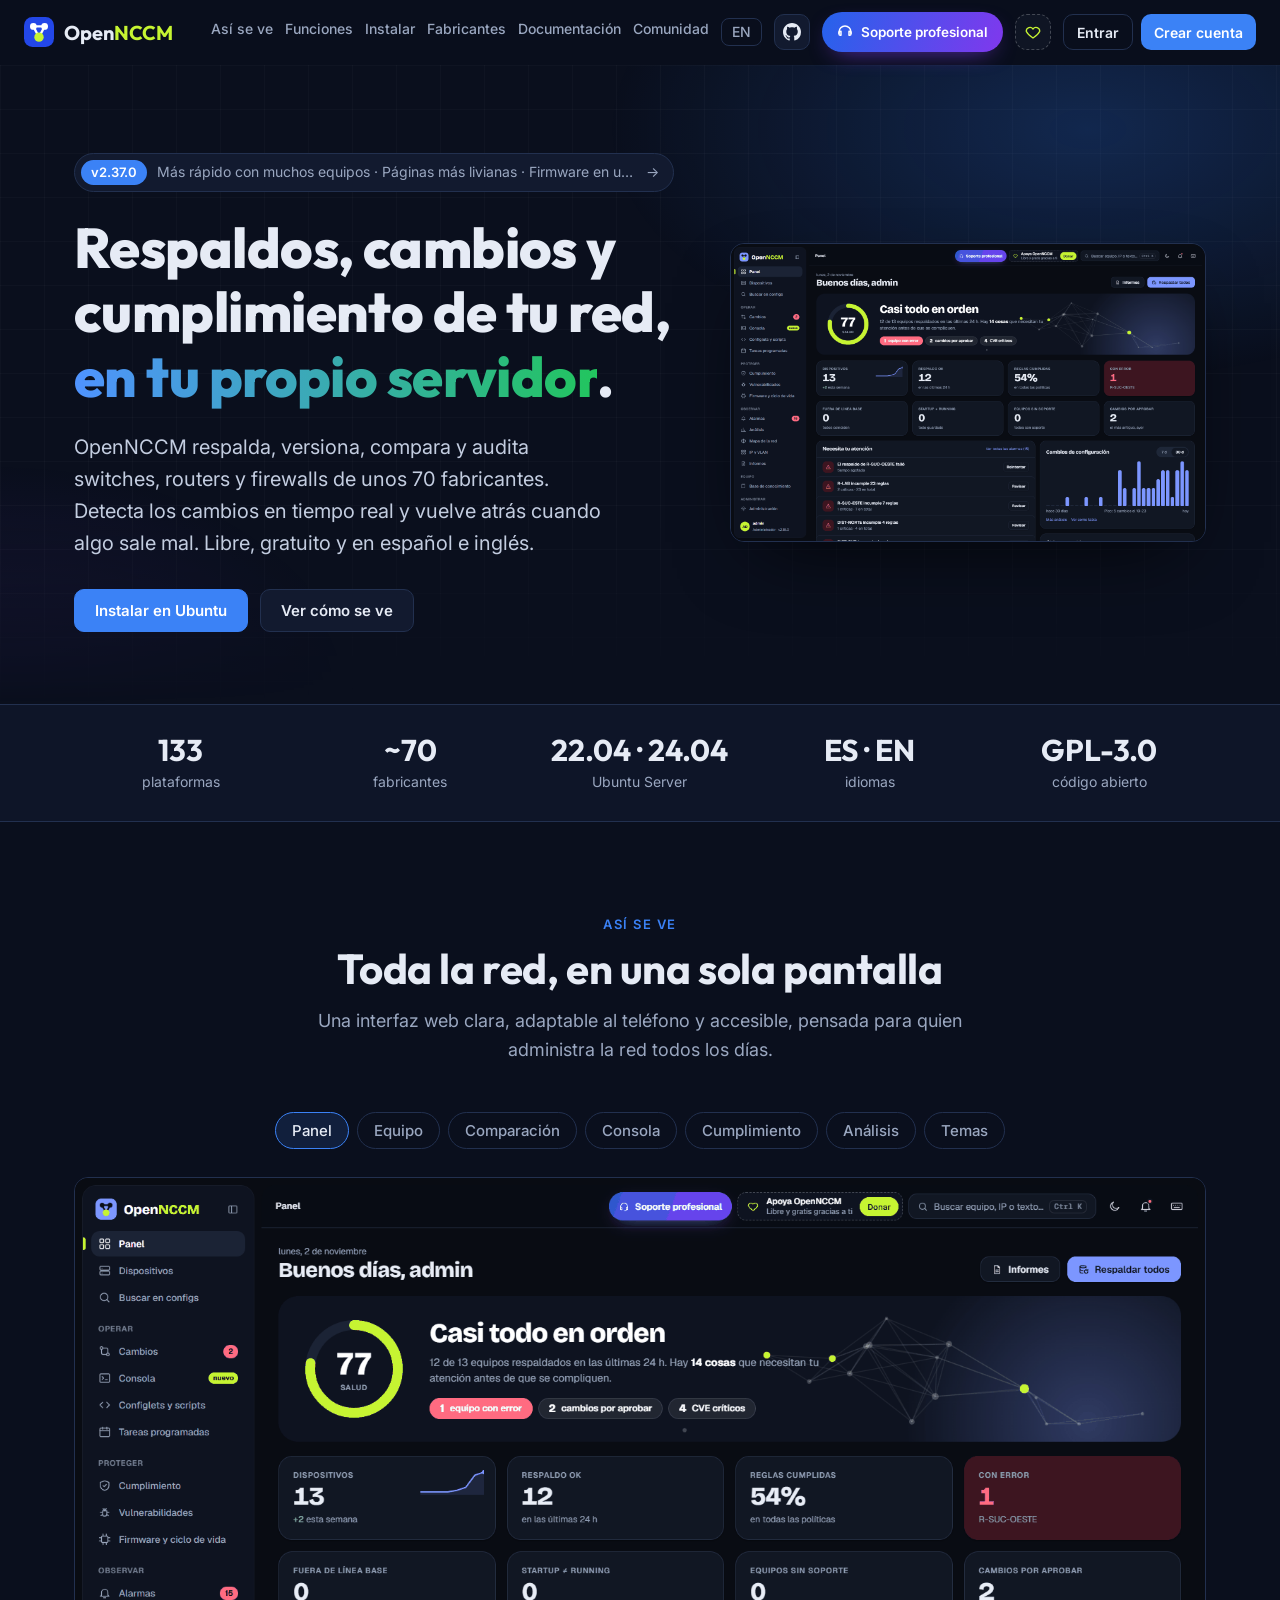
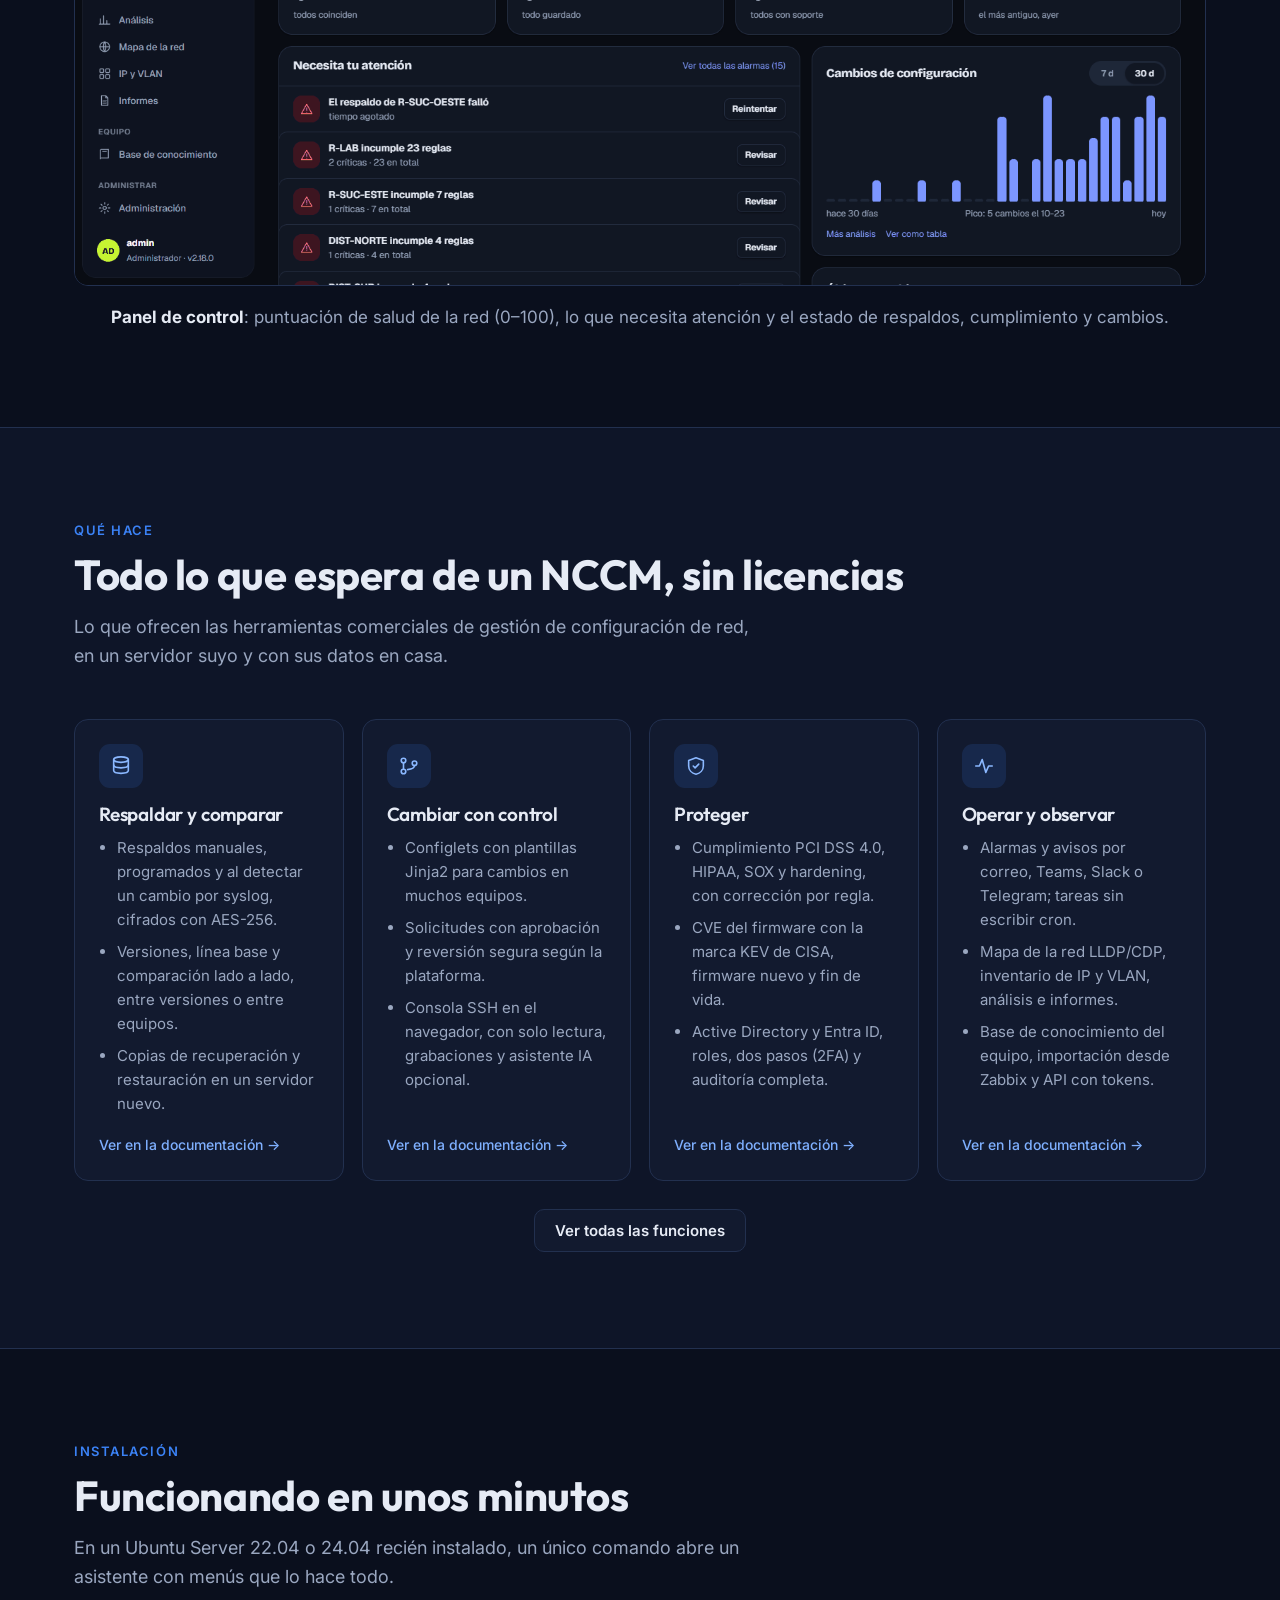
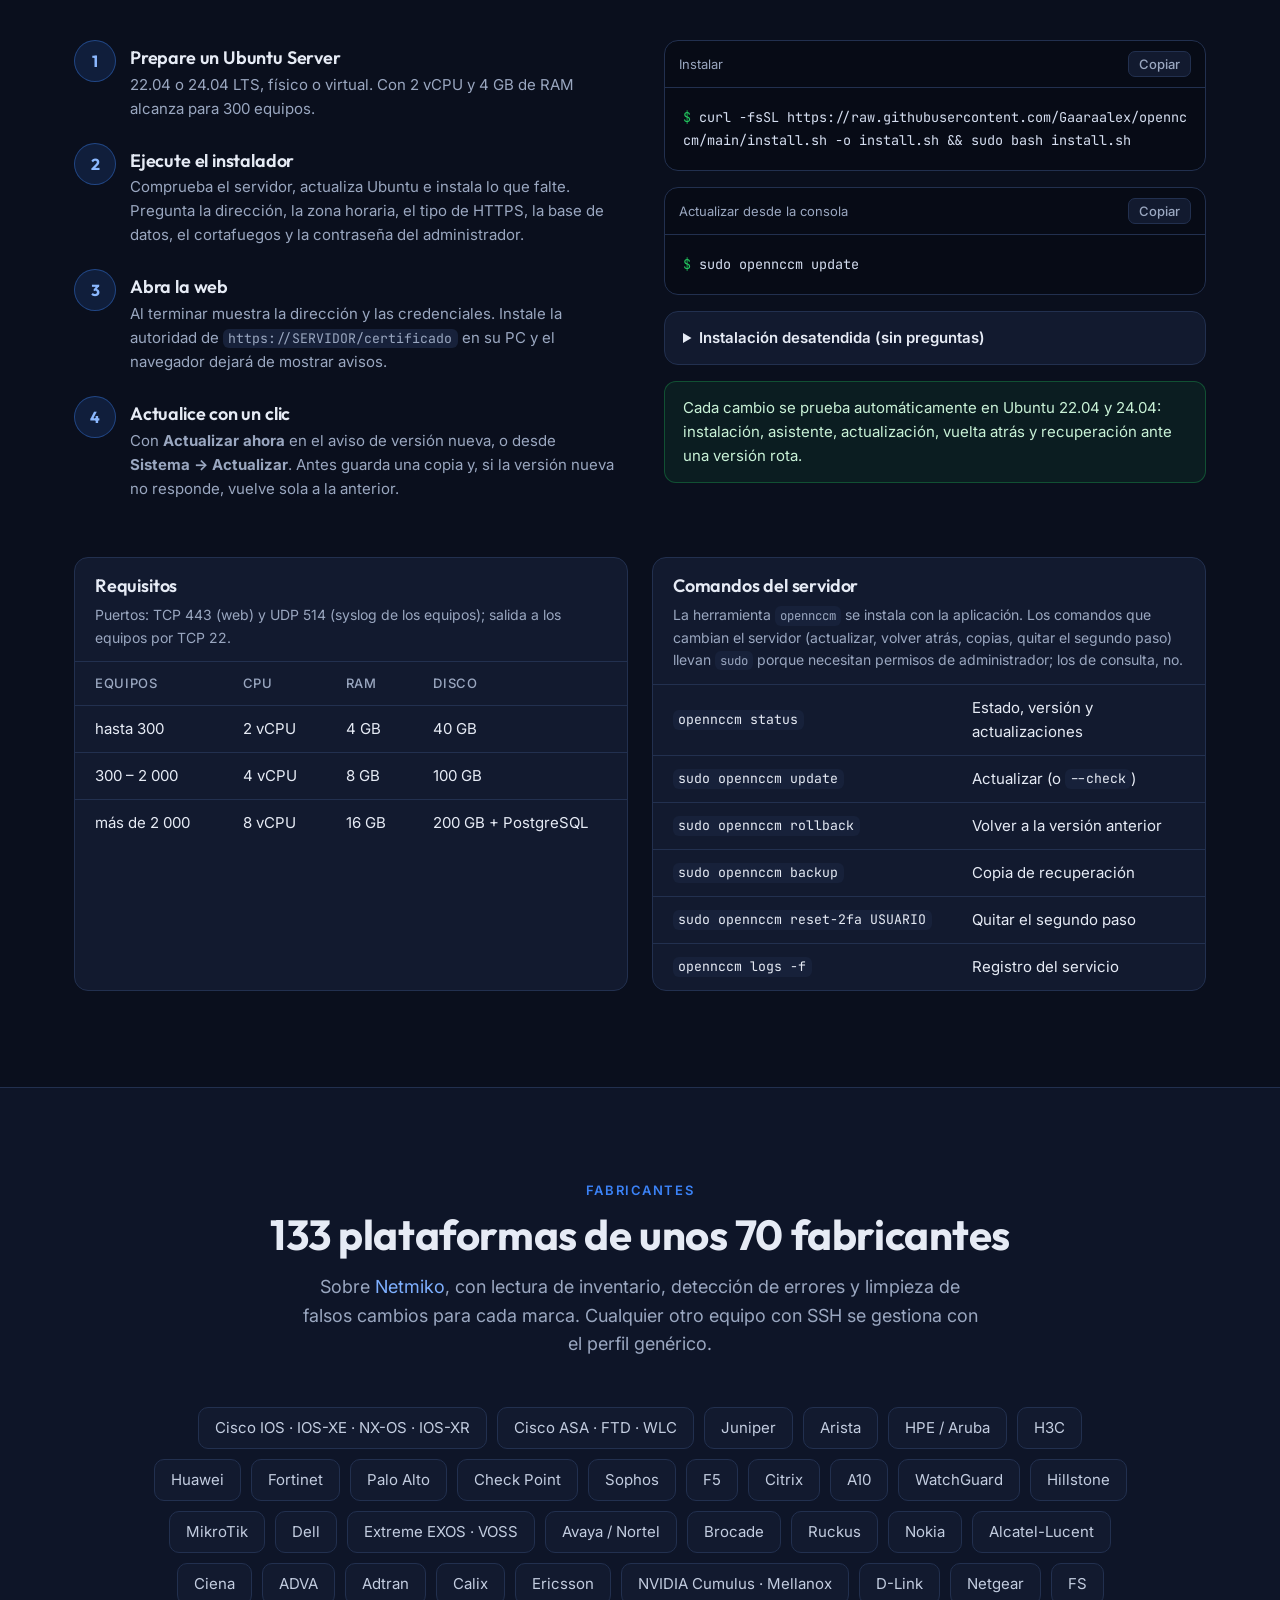
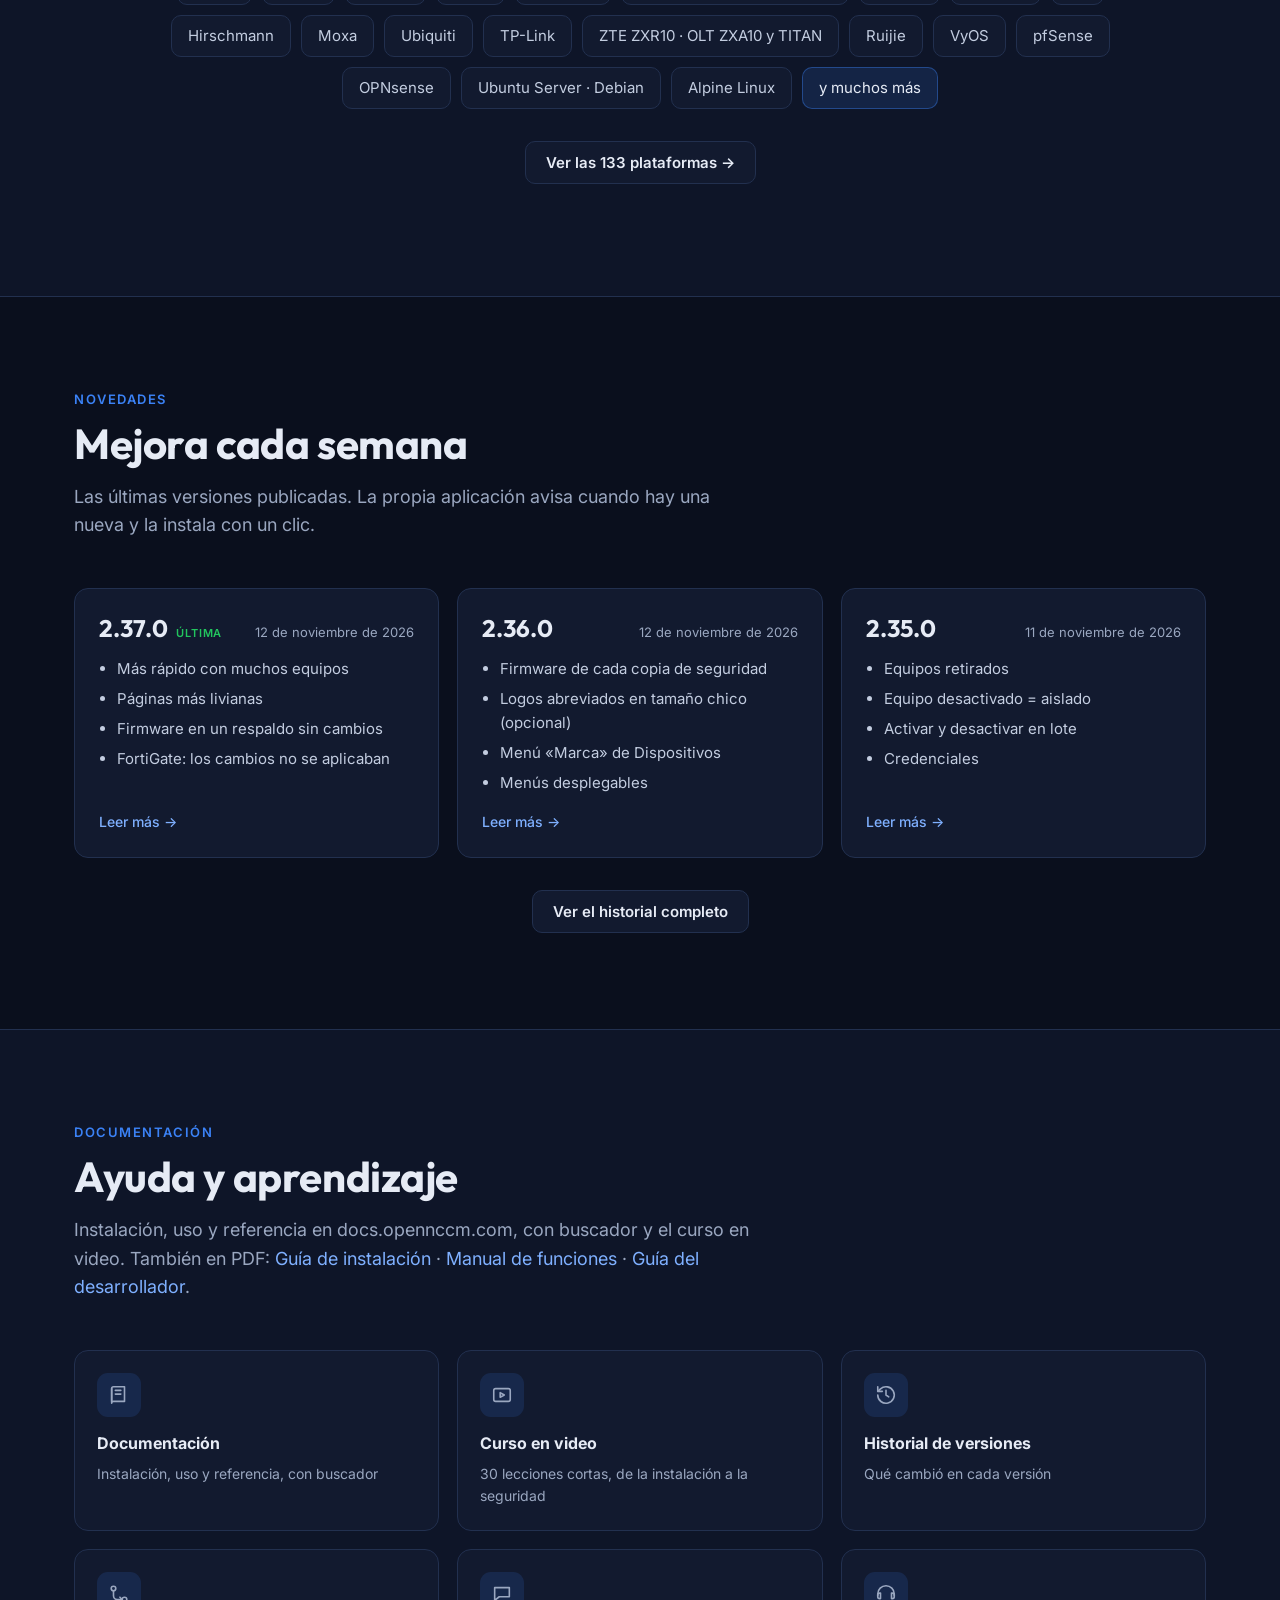
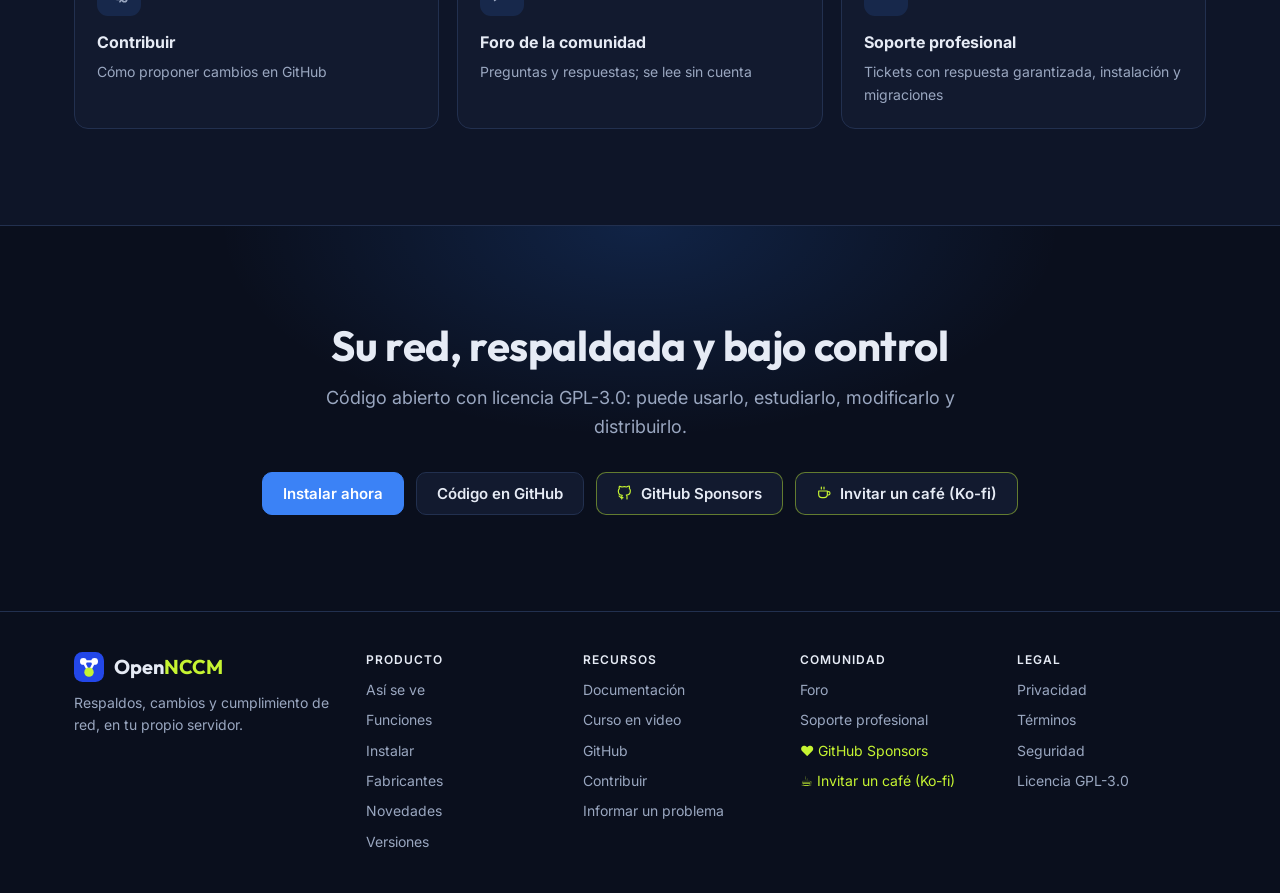
==== commit 79b206b3: "Web al día con OpenNCCM 2.37.0 Novedades hasta la 2.37.0, rendimiento con miles de equipos y la Guía" ====
--- a/site/index.html
+++ b/site/index.html
@@ -169,7 +169,7 @@
       <article class="tarjeta"><div class="icono">⏰</div><h3>Operación diaria</h3><p>Importación de equipos desde Zabbix por grupos, equipos dañados o reemplazados que se retiran con todo su historial (y el reemplazo dado de alta en el mismo paso), API con tokens personales, tareas programadas sin escribir cron, alarmas por severidad y avisos por correo, Teams, Slack o Telegram. Base de conocimiento del equipo: cada alarma crítica cerrada queda documentada con causa, pasos y comprobación.</p></article>
       <article class="tarjeta"><div class="icono">📈</div><h3>Mapa, inventario e informes</h3><p>Mapa de la red con los enlaces LLDP/CDP (y los MikroTik por RoMON), 10 distribuciones, nodos por lugar y aviso de vecino nuevo o perdido; búsqueda de una MAC o una IP hasta el switch y el puerto; frente de cada equipo con el estado de sus puertos, fuentes y ventiladores, inventario de IP y VLAN con aviso de duplicados, actividad por origen, mapa de calor día × hora, tendencias y cumplimiento por política; informes en pantalla, CSV y por correo, puertos sin uso y el documento de la red en PDF o Word.</p></article>
       <article class="tarjeta"><div class="icono">🔐</div><h3>Acceso y seguridad</h3><p>Inicio de sesión con Active Directory y Microsoft Entra ID (Azure AD), con roles por grupos. Roles admin, operador y lector, grupos de equipos, verificación en dos pasos (TOTP), «Recordarme en este equipo» y auditoría completa.</p></article>
-      <article class="tarjeta"><div class="icono">🎨</div><h3>Interfaz cuidada</h3><p>Diseño «Señal» con barra lateral y buscador Ctrl K, en español e inglés, y el logo de su marca en cada equipo (73 marcas). Temas claro, oscuro y alto contraste con 7 colores de acento; adaptable al teléfono y accesible (WCAG AA).</p></article>
+      <article class="tarjeta"><div class="icono">🎨</div><h3>Interfaz cuidada</h3><p>Diseño «Señal» con barra lateral y buscador Ctrl K, en español e inglés, y el logo de su marca en cada equipo (73 marcas). Rápida con miles de equipos: con 2000, el panel carga en 0,4 s y la lista viaja comprimida (200 KB en lugar de 4 MB). Temas claro, oscuro y alto contraste con 7 colores de acento; adaptable al teléfono y accesible (WCAG AA).</p></article>
       <article class="tarjeta"><div class="icono">♻️</div><h3>Recuperación</h3><p>Copias cifradas de la base de datos, envío por SFTP, restauración en un servidor nuevo con su clave (SQLite o PostgreSQL) y actualizaciones con vuelta atrás. Una copia de un equipo se restaura en otro del mismo modelo, por SSH o por cable de consola.</p></article>
     </div>
     </details>
@@ -276,7 +276,7 @@
     <div class="cabecera-seccion">
       <p class="eyebrow">Documentación</p>
       <h2>Ayuda y aprendizaje</h2>
-      <p class="intro">Instalación, uso y referencia en docs.opennccm.com, con buscador y el curso en video. También en PDF: <a href="https://github.com/Gaaraalex/opennccm/raw/main/docs/OpenNCCM-Guia-de-instalacion.pdf">Guía de instalación</a> · <a href="https://github.com/Gaaraalex/opennccm/raw/main/docs/OpenNCCM-Manual-de-funciones.pdf">Manual de funciones</a>.</p>
+      <p class="intro">Instalación, uso y referencia en docs.opennccm.com, con buscador y el curso en video. También en PDF: <a href="https://github.com/Gaaraalex/opennccm/raw/main/docs/OpenNCCM-Guia-de-instalacion.pdf">Guía de instalación</a> · <a href="https://github.com/Gaaraalex/opennccm/raw/main/docs/OpenNCCM-Manual-de-funciones.pdf">Manual de funciones</a> · <a href="https://github.com/Gaaraalex/opennccm/raw/main/docs/OpenNCCM-Guia-del-desarrollador.pdf">Guía del desarrollador</a>.</p>
     </div>
     <div class="docs tres">
       <a class="doc" href="https://docs.opennccm.com/"><span class="icono-linea"><svg viewBox="0 0 24 24" aria-hidden="true"><path d="M4 5a2 2 0 0 1 2-2h12v16H6a2 2 0 0 0-2 2z"/><path d="M4 19V5M8 7h6M8 11h6"/></svg></span><b>Documentación</b><span>Instalación, uso y referencia, con buscador</span></a>
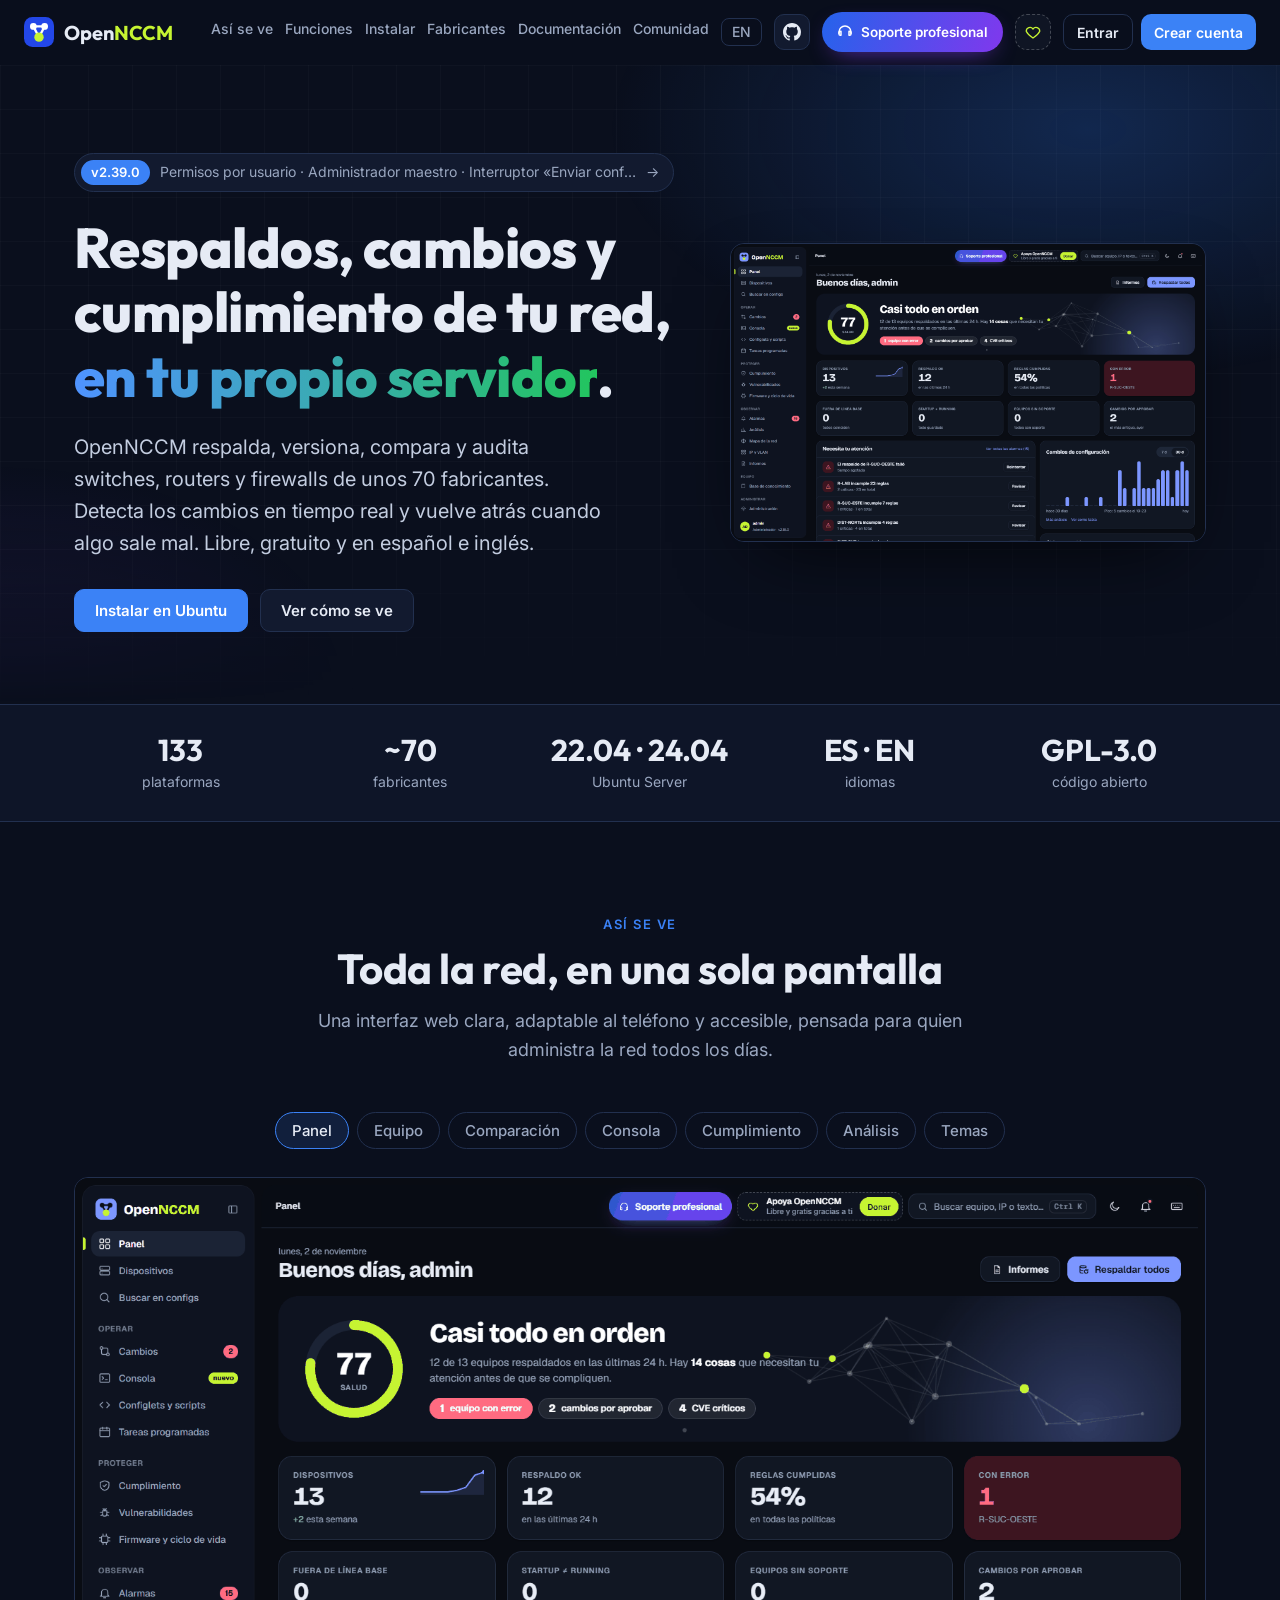
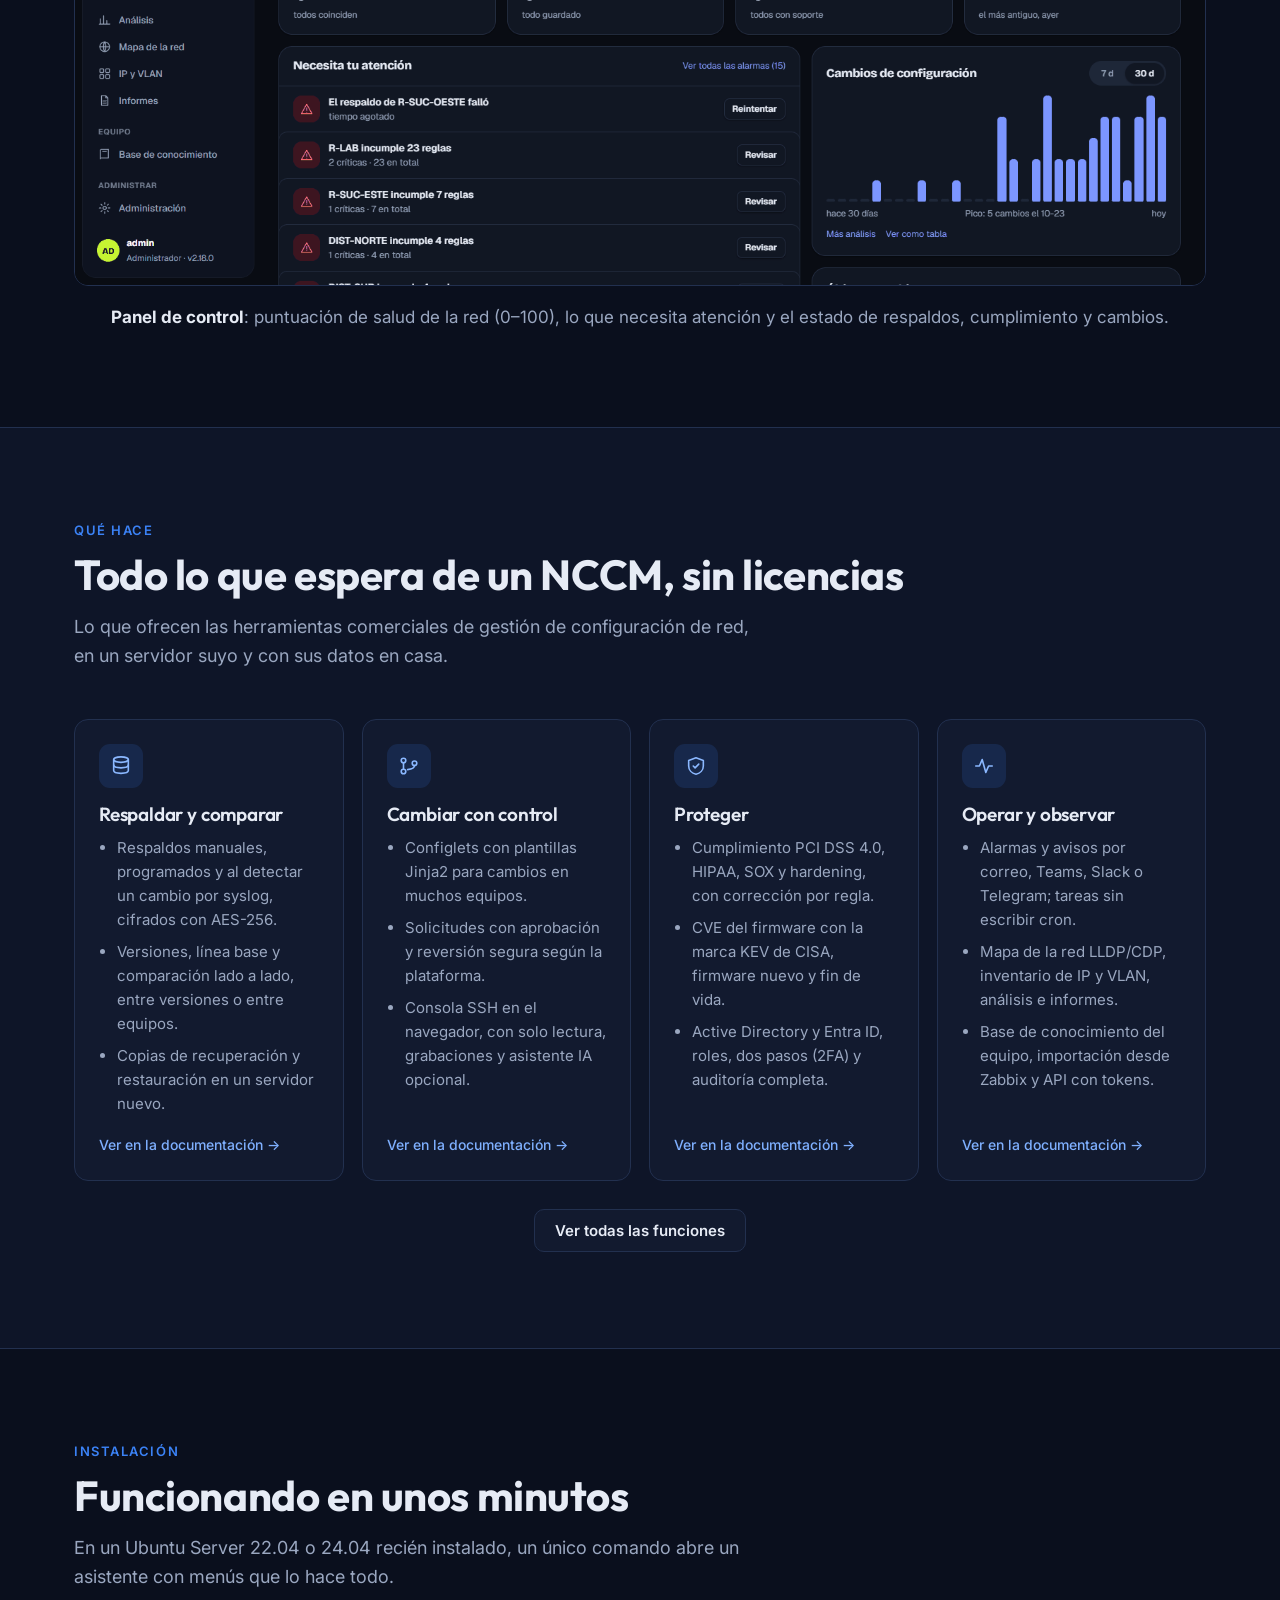
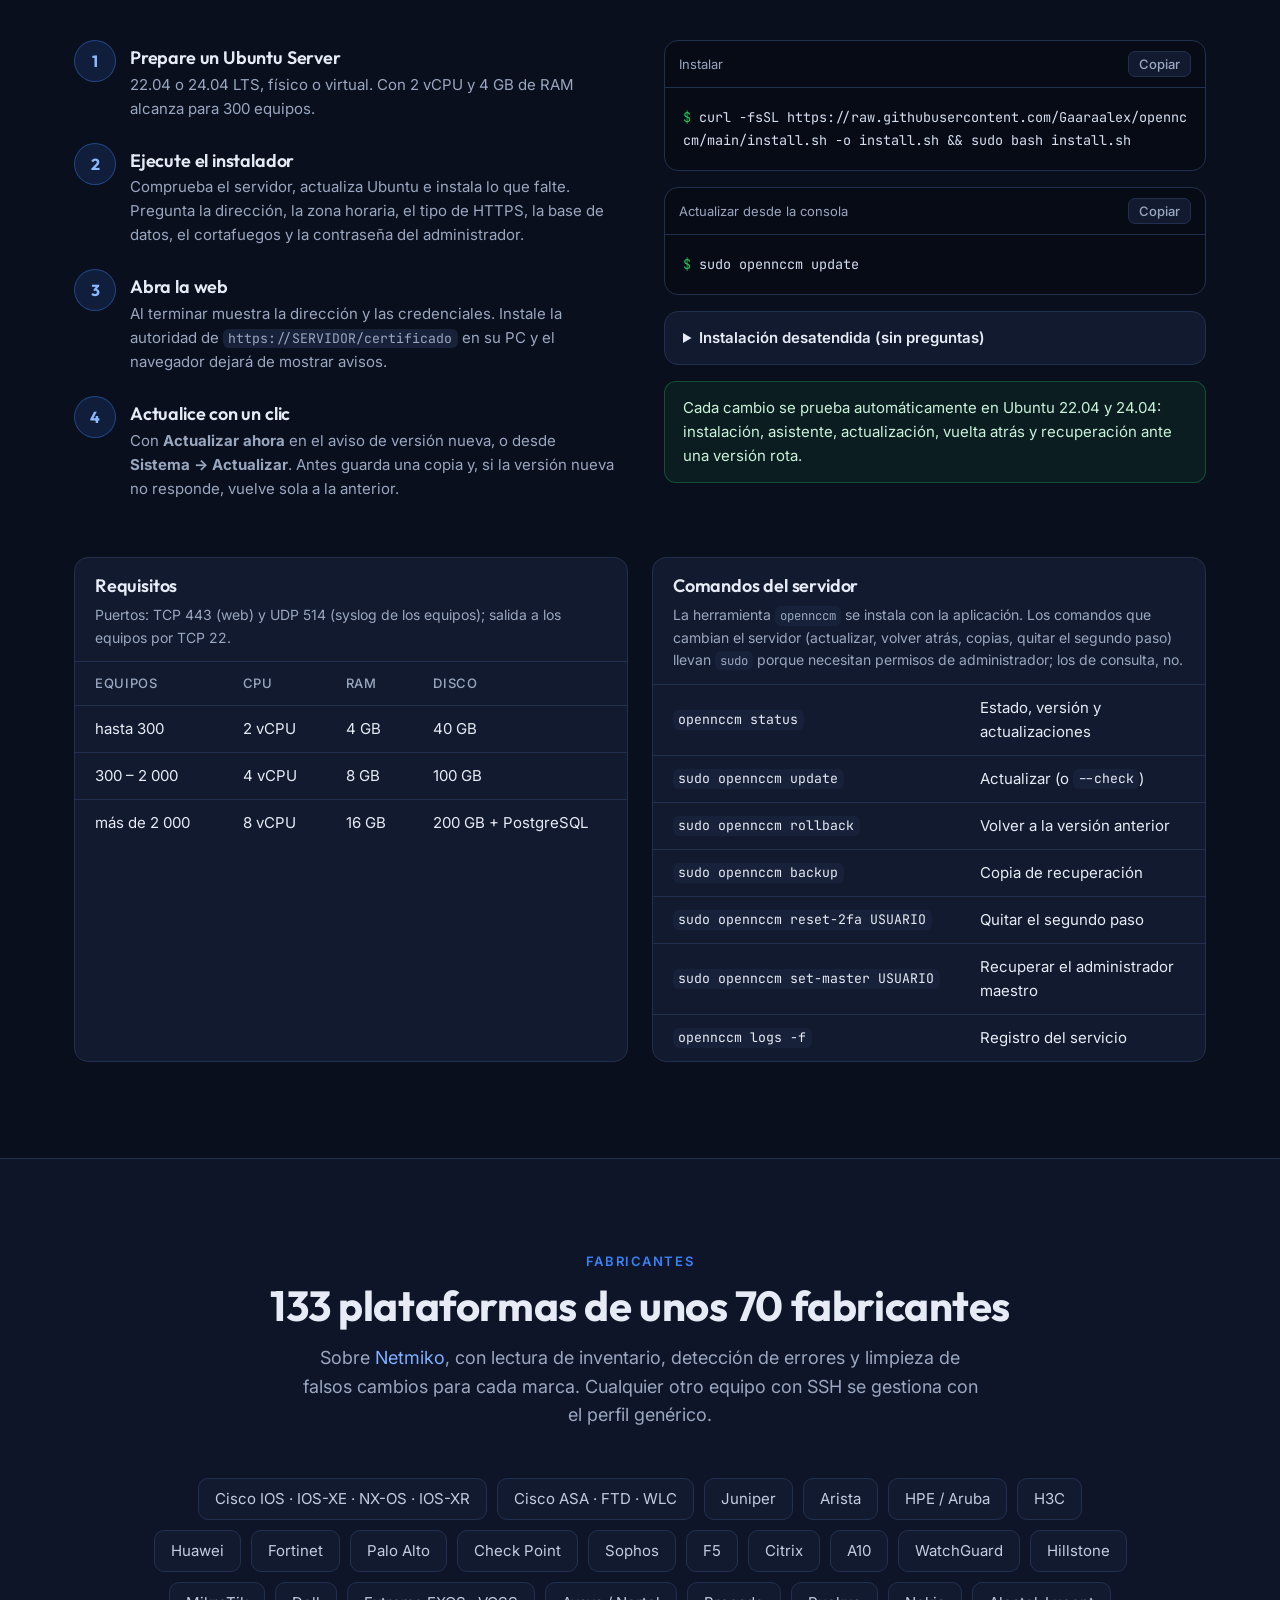
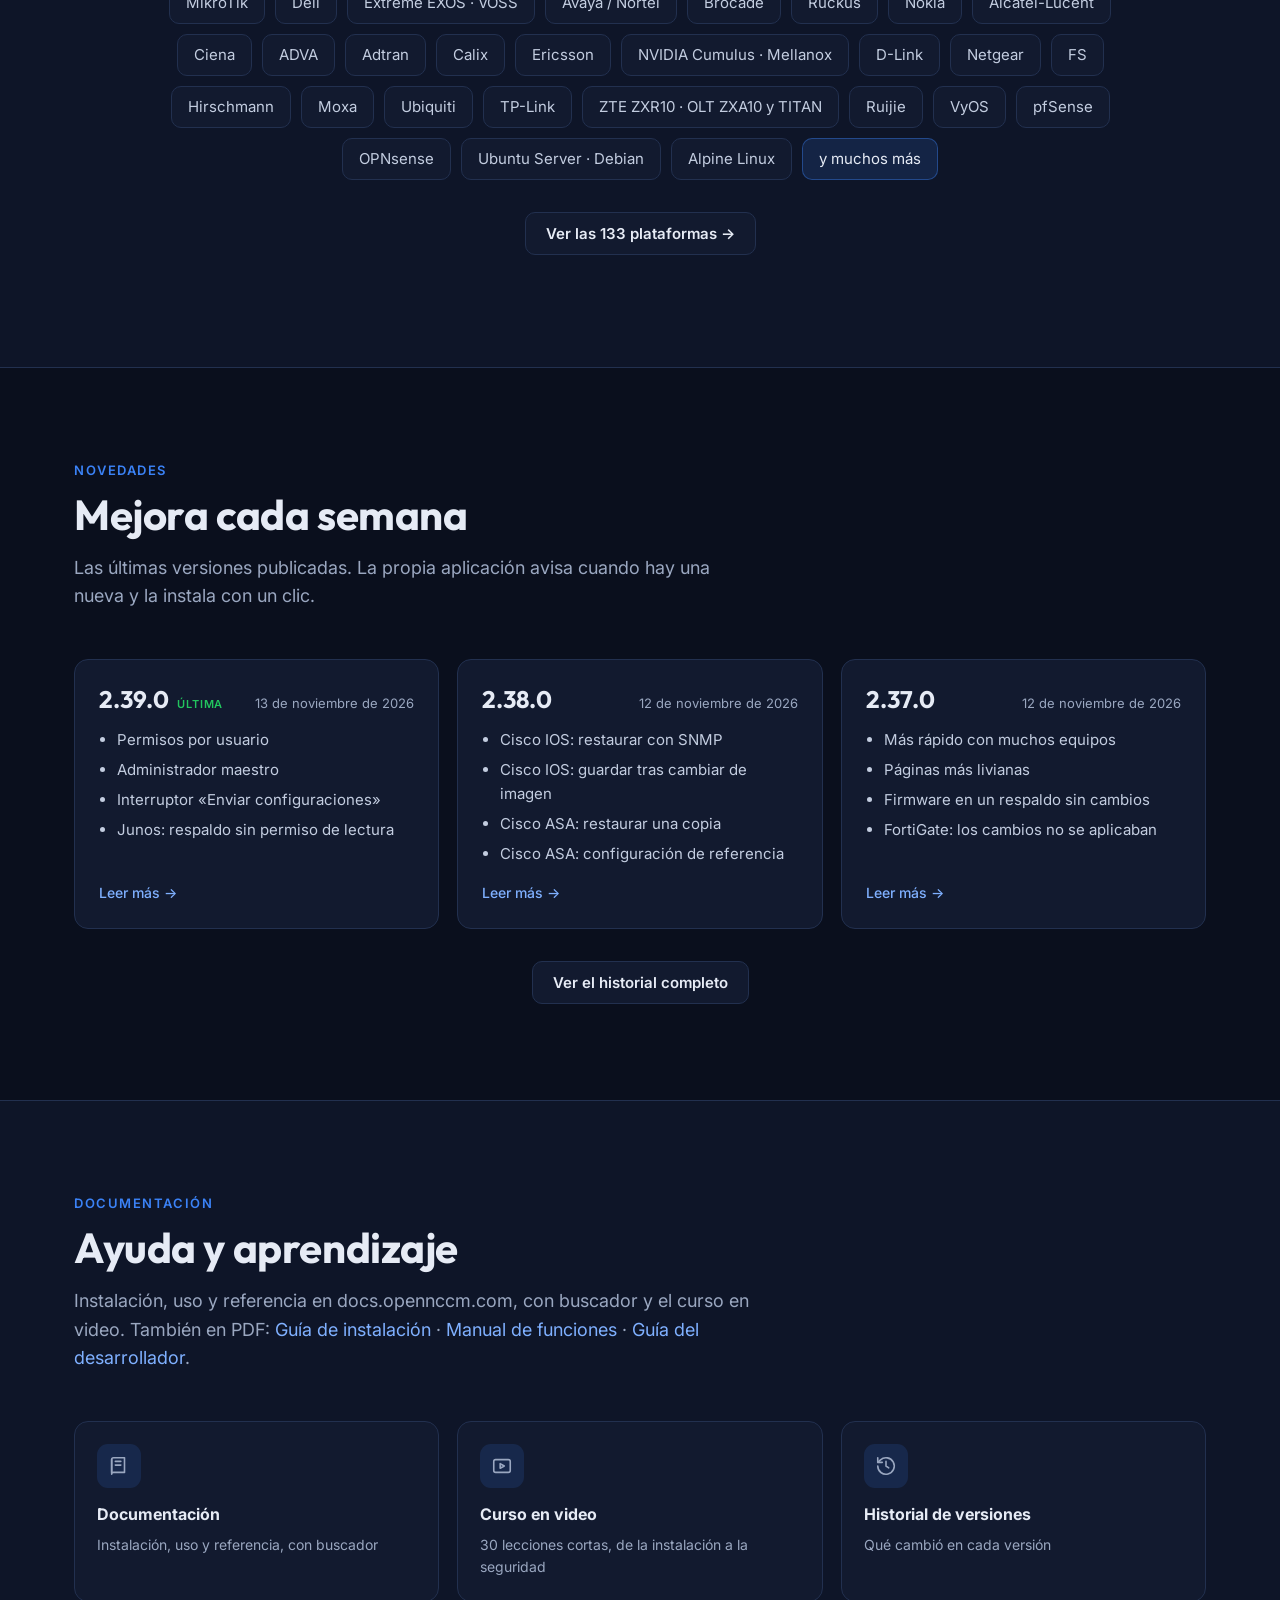
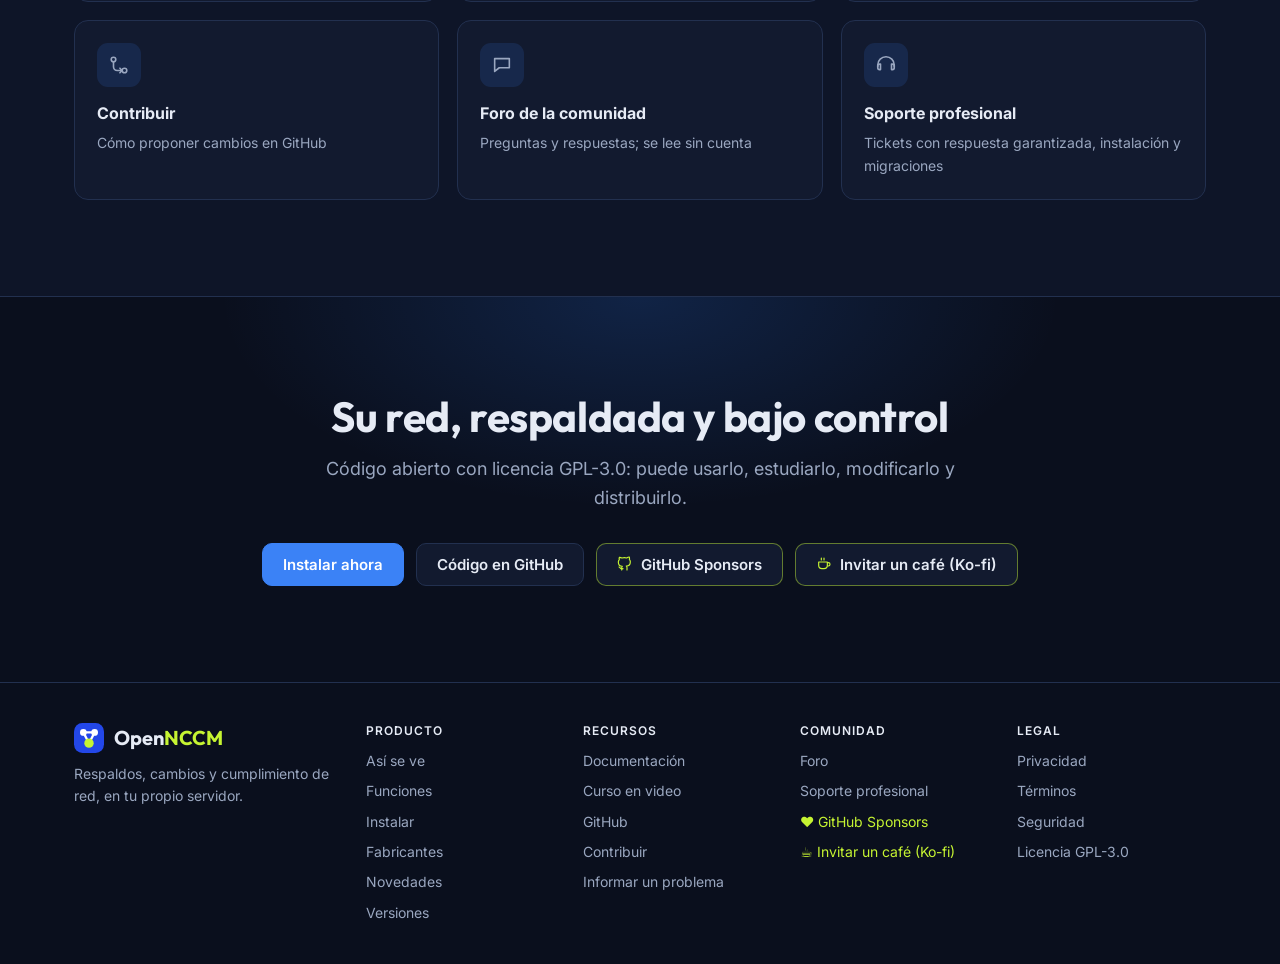
==== commit 8d635dd8: "Web al día con OpenNCCM 2.39.0 Co-Authored-By: Claude Opus 5.5 <noreply@anthropic.com>" ====
--- a/site/index.html
+++ b/site/index.html
@@ -168,7 +168,7 @@
       <article class="tarjeta"><div class="icono">🖥️</div><h3>Consola web</h3><p>SSH desde el navegador con colores, autocompletado y modo solo lectura. Varias sesiones a la vez, la misma consulta en muchos equipos, 758 recetas para todos los equipos con línea de comandos (con sello «Verificada» en las probadas), comandos favoritos, grabaciones y acceso por rol. Asistente IA opcional con tu proveedor: un chat en todo el sistema que consulta en solo lectura y pide confirmación antes de actuar.</p></article>
       <article class="tarjeta"><div class="icono">⏰</div><h3>Operación diaria</h3><p>Importación de equipos desde Zabbix por grupos, equipos dañados o reemplazados que se retiran con todo su historial (y el reemplazo dado de alta en el mismo paso), API con tokens personales, tareas programadas sin escribir cron, alarmas por severidad y avisos por correo, Teams, Slack o Telegram. Base de conocimiento del equipo: cada alarma crítica cerrada queda documentada con causa, pasos y comprobación.</p></article>
       <article class="tarjeta"><div class="icono">📈</div><h3>Mapa, inventario e informes</h3><p>Mapa de la red con los enlaces LLDP/CDP (y los MikroTik por RoMON), 10 distribuciones, nodos por lugar y aviso de vecino nuevo o perdido; búsqueda de una MAC o una IP hasta el switch y el puerto; frente de cada equipo con el estado de sus puertos, fuentes y ventiladores, inventario de IP y VLAN con aviso de duplicados, actividad por origen, mapa de calor día × hora, tendencias y cumplimiento por política; informes en pantalla, CSV y por correo, puertos sin uso y el documento de la red en PDF o Word.</p></article>
-      <article class="tarjeta"><div class="icono">🔐</div><h3>Acceso y seguridad</h3><p>Inicio de sesión con Active Directory y Microsoft Entra ID (Azure AD), con roles por grupos. Roles admin, operador y lector, grupos de equipos, verificación en dos pasos (TOTP), «Recordarme en este equipo» y auditoría completa.</p></article>
+      <article class="tarjeta"><div class="icono">🔐</div><h3>Acceso y seguridad</h3><p>Inicio de sesión con Active Directory y Microsoft Entra ID (Azure AD), con roles por grupos. Roles admin, operador y lector como plantilla, con permisos por usuario (por ejemplo, un operador que no envía configuraciones), un administrador maestro que no se puede borrar ni bloquear, grupos de equipos, verificación en dos pasos (TOTP), «Recordarme en este equipo» y auditoría completa.</p></article>
       <article class="tarjeta"><div class="icono">🎨</div><h3>Interfaz cuidada</h3><p>Diseño «Señal» con barra lateral y buscador Ctrl K, en español e inglés, y el logo de su marca en cada equipo (73 marcas). Rápida con miles de equipos: con 2000, el panel carga en 0,4 s y la lista viaja comprimida (200 KB en lugar de 4 MB). Temas claro, oscuro y alto contraste con 7 colores de acento; adaptable al teléfono y accesible (WCAG AA).</p></article>
       <article class="tarjeta"><div class="icono">♻️</div><h3>Recuperación</h3><p>Copias cifradas de la base de datos, envío por SFTP, restauración en un servidor nuevo con su clave (SQLite o PostgreSQL) y actualizaciones con vuelta atrás. Una copia de un equipo se restaura en otro del mismo modelo, por SSH o por cable de consola.</p></article>
     </div>
@@ -237,6 +237,7 @@
             <tr><td><code>sudo opennccm rollback</code></td><td>Volver a la versión anterior</td></tr>
             <tr><td><code>sudo opennccm backup</code></td><td>Copia de recuperación</td></tr>
             <tr><td><code>sudo opennccm reset-2fa USUARIO</code></td><td>Quitar el segundo paso</td></tr>
+            <tr><td><code>sudo opennccm set-master USUARIO</code></td><td>Recuperar el administrador maestro</td></tr>
             <tr><td><code>opennccm logs -f</code></td><td>Registro del servicio</td></tr>
           </tbody>
         </table>
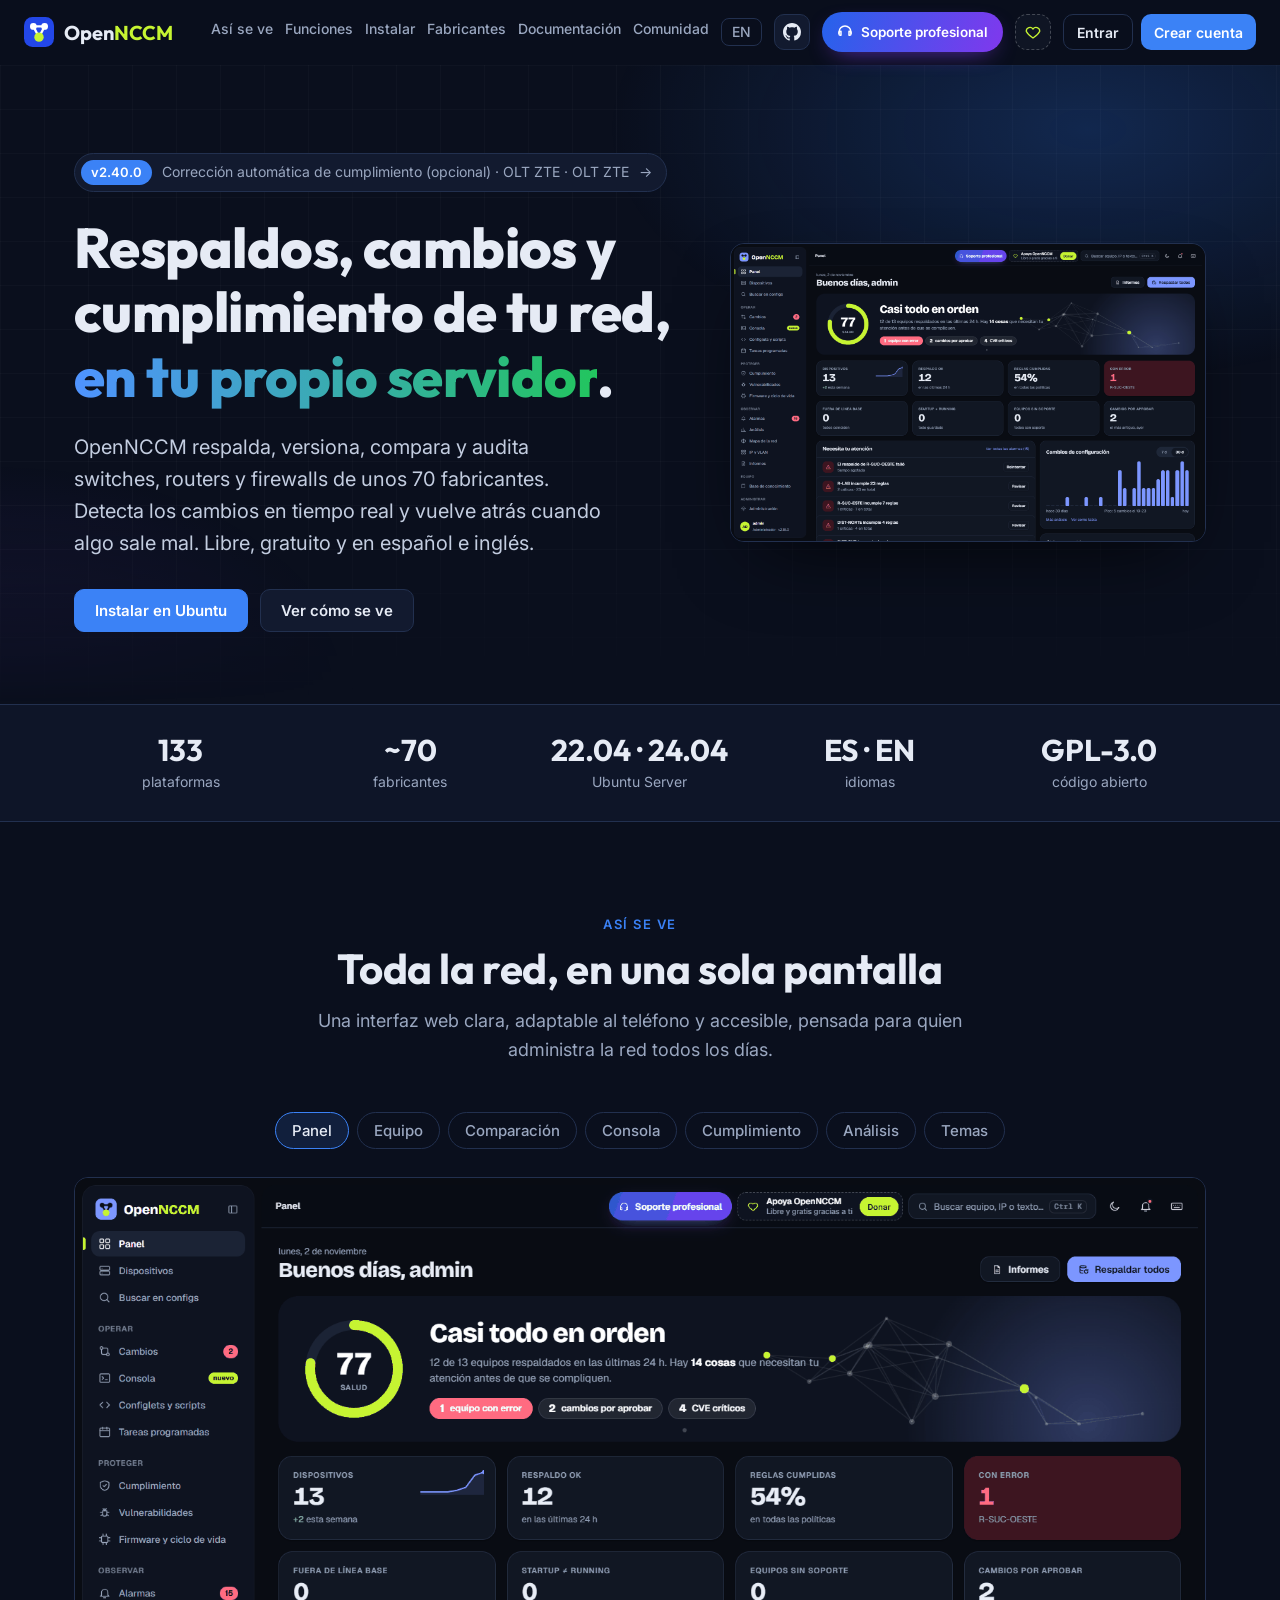
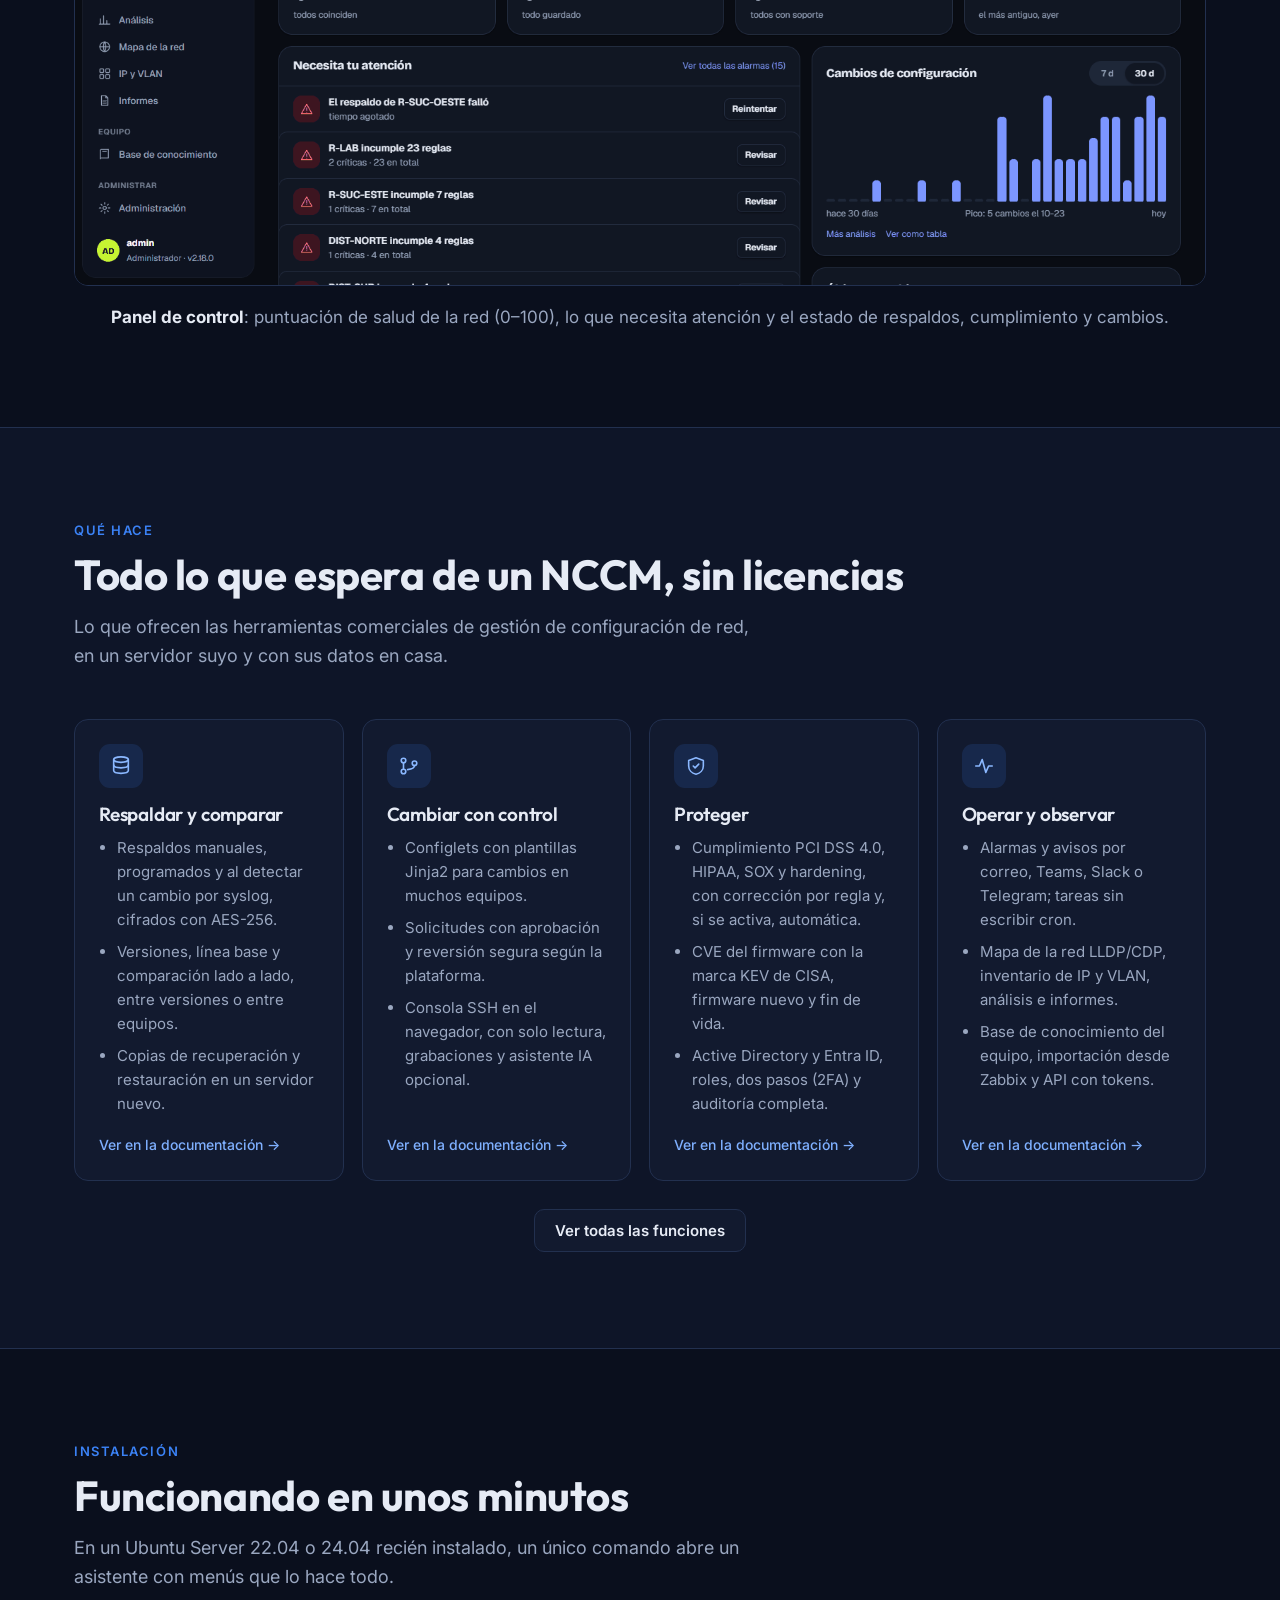
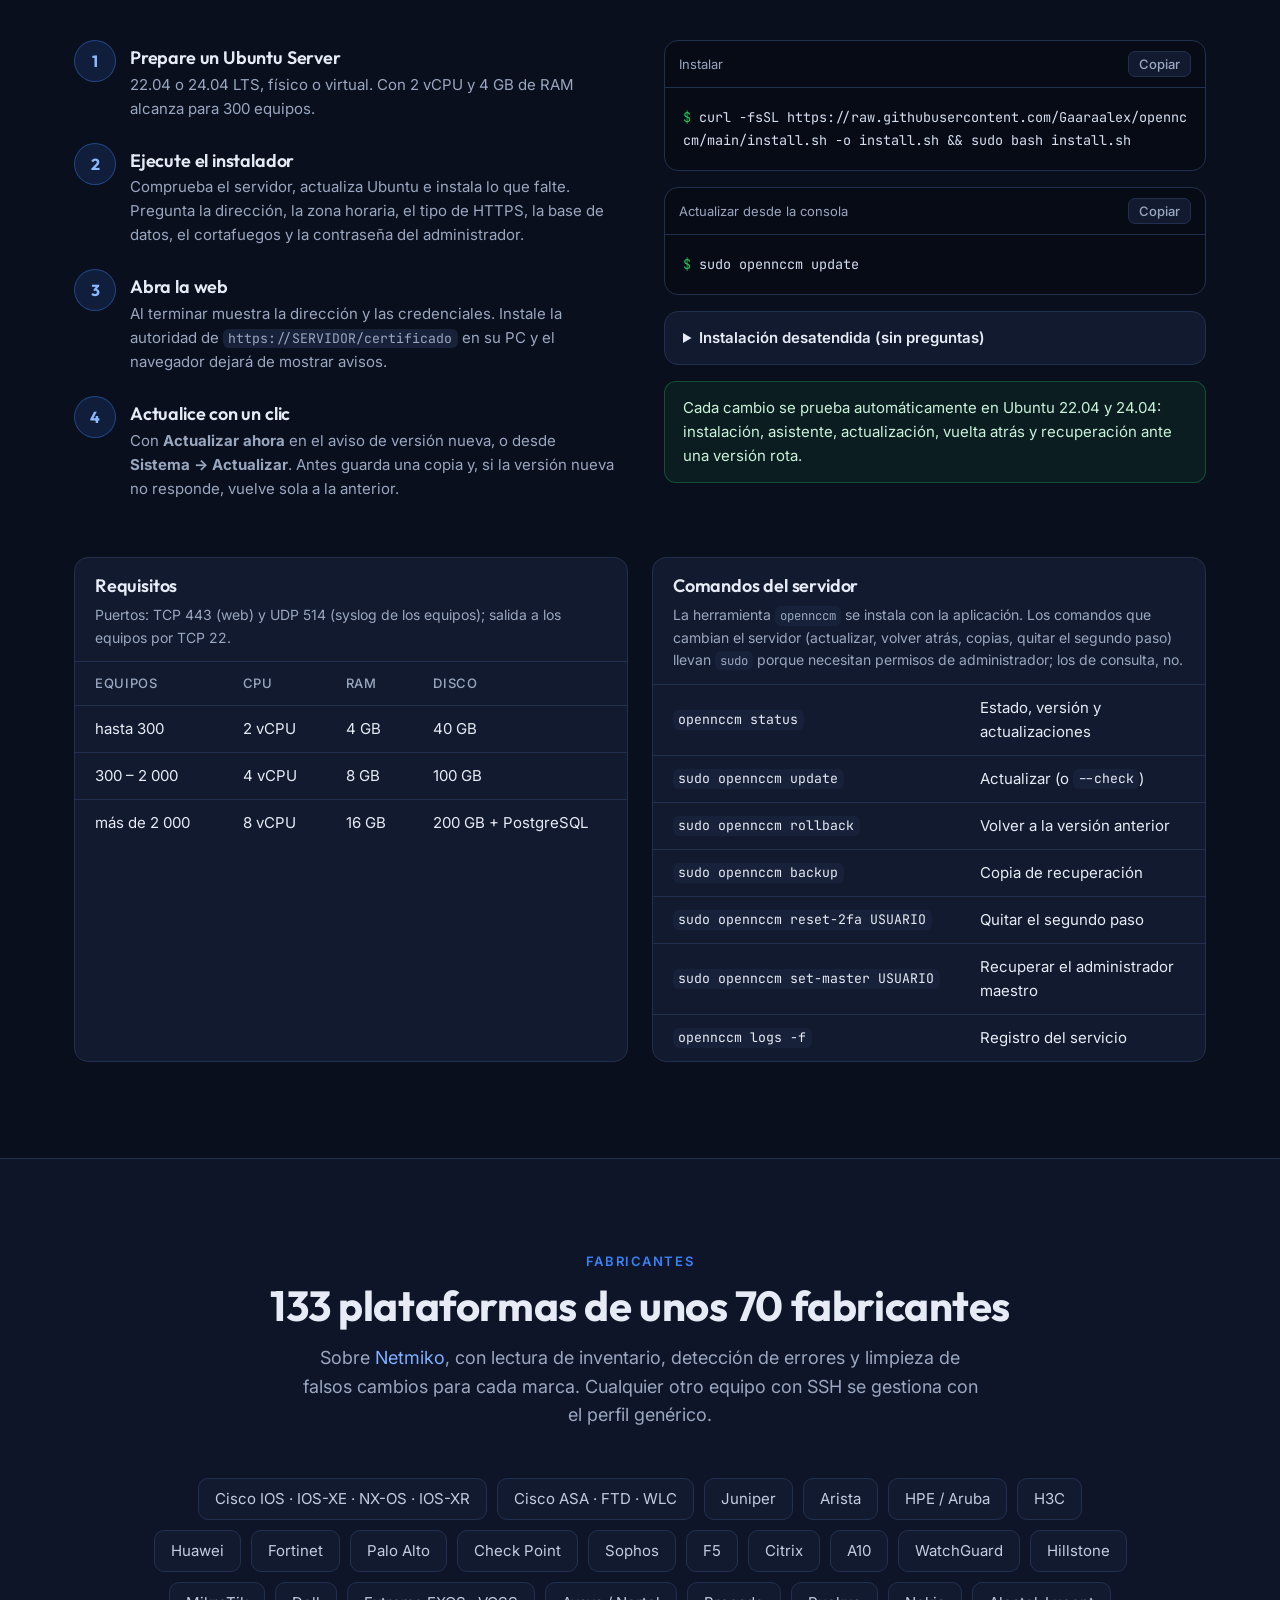
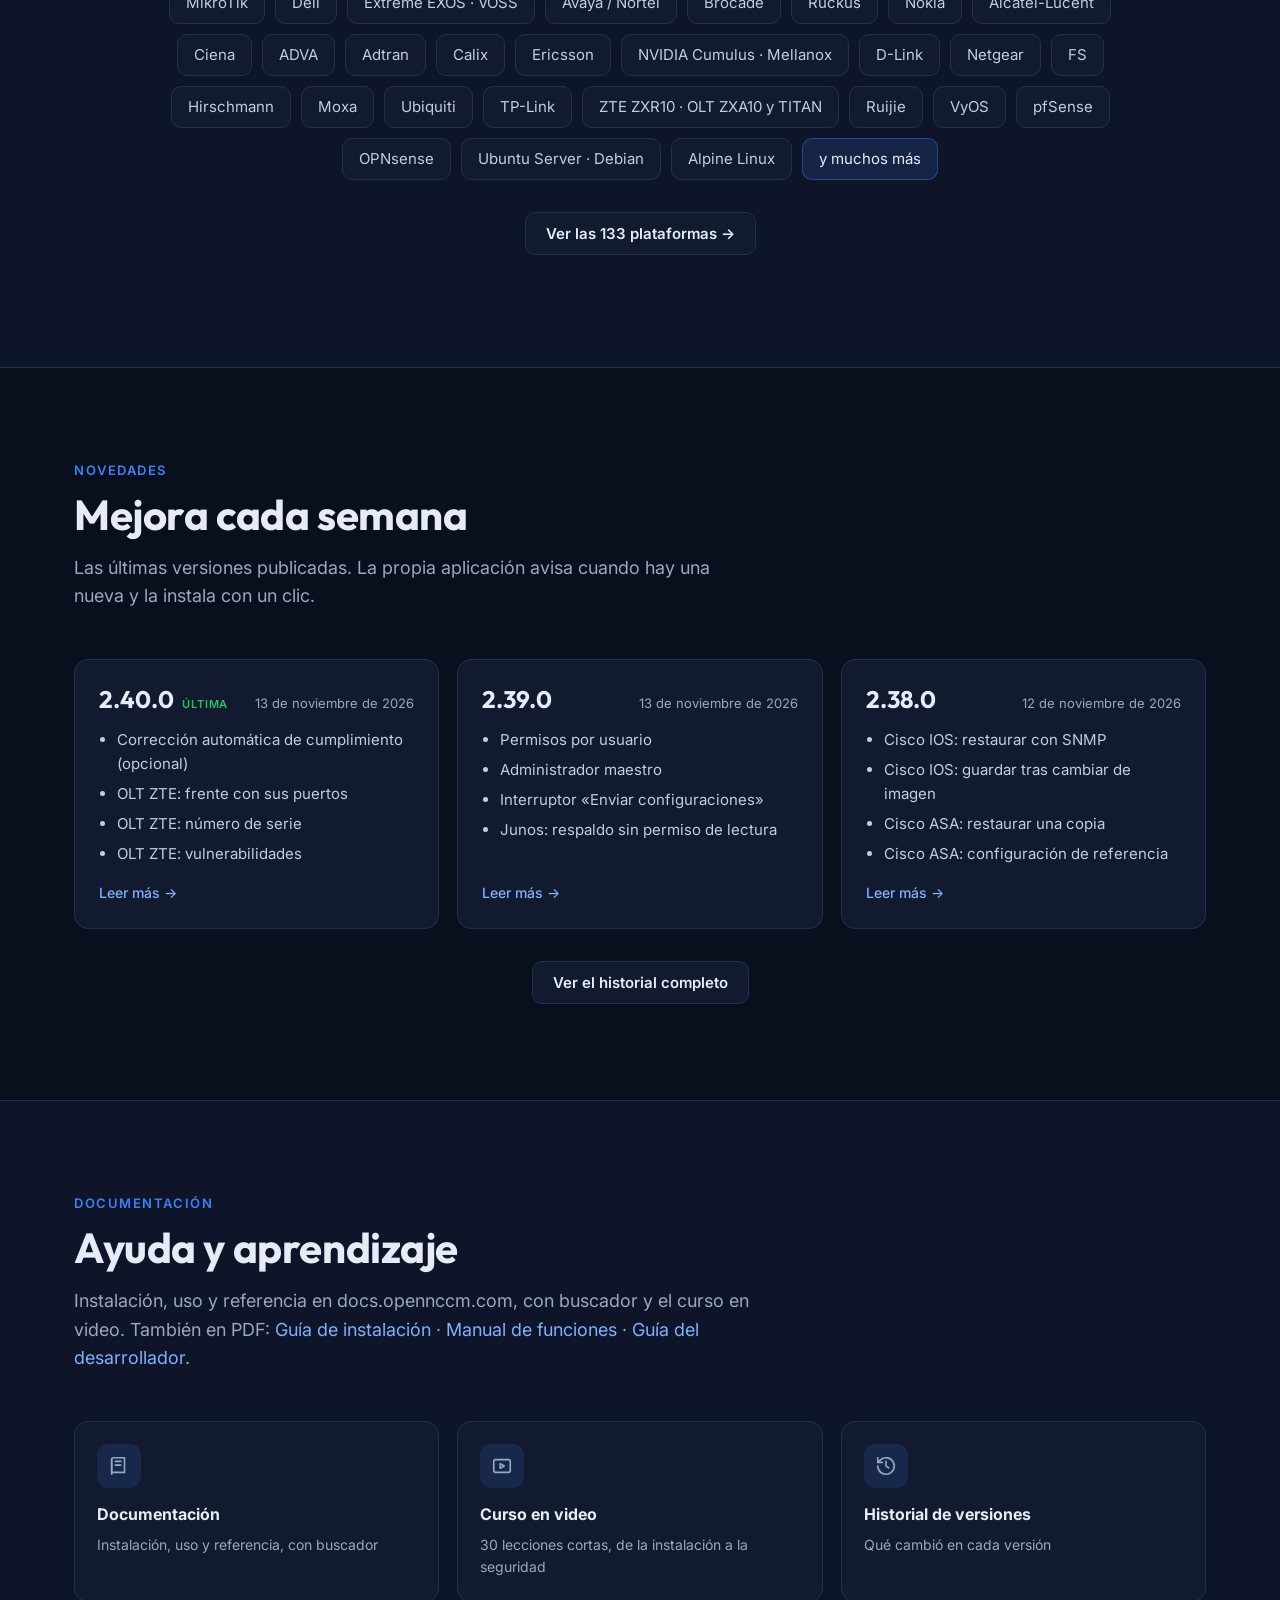
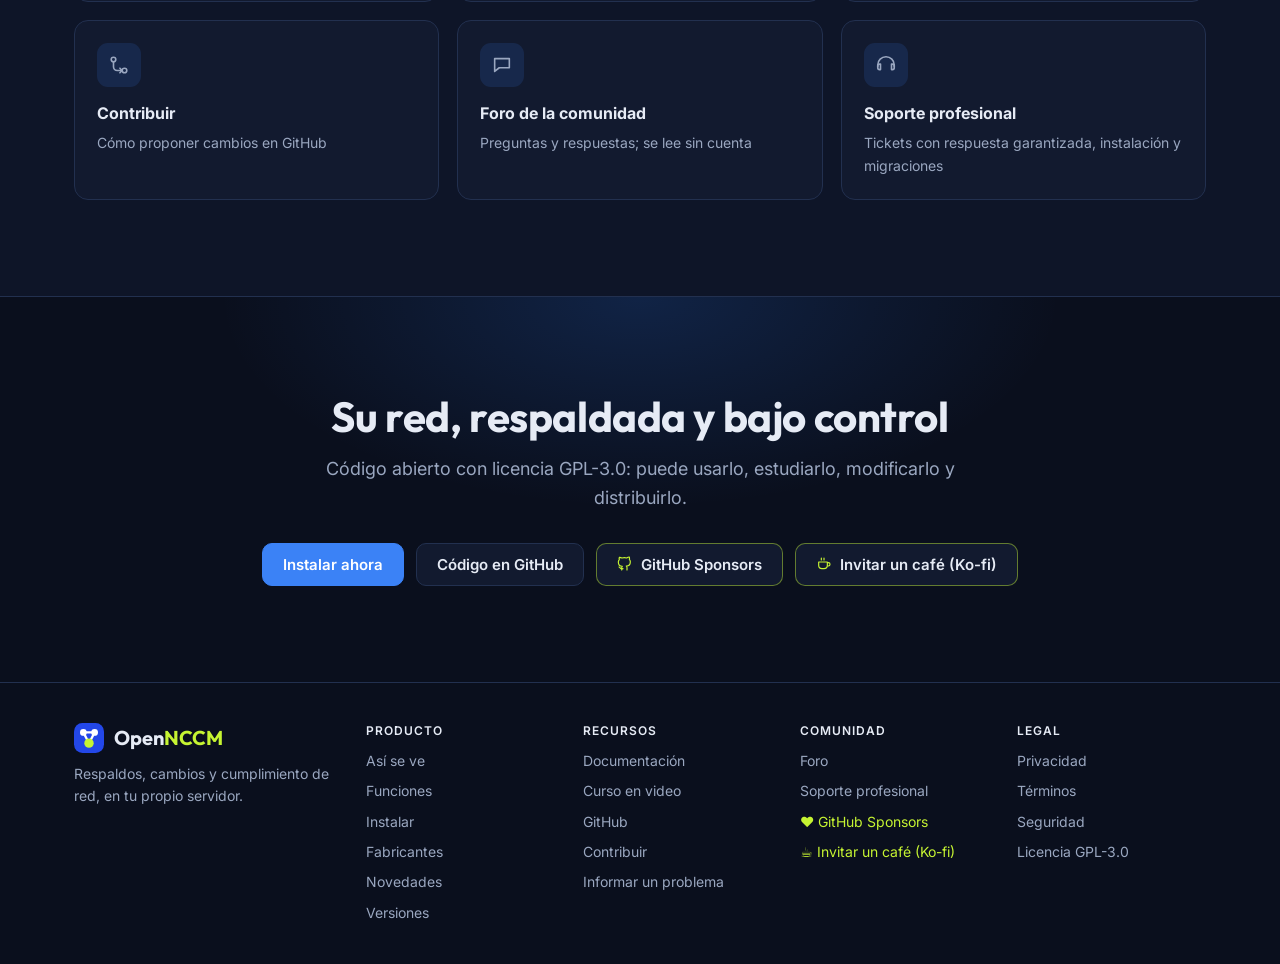
==== commit 3c02e6b6: "Web al día con OpenNCCM 2.40.0 Co-Authored-By: Claude Opus 5.5 <noreply@anthropic.com>" ====
--- a/site/index.html
+++ b/site/index.html
@@ -150,7 +150,7 @@
         <ul><li>Configlets con plantillas Jinja2 para cambios en muchos equipos.</li><li>Solicitudes con aprobación y reversión segura según la plataforma.</li><li>Consola SSH en el navegador, con solo lectura, grabaciones y asistente IA opcional.</li></ul>
         <a class="ver-docs" href="https://docs.opennccm.com/cambios/configlets/">Ver en la documentación →</a></article>
       <article class="grupo"><div class="icono-linea"><svg viewBox="0 0 24 24" aria-hidden="true"><path d="M12 3l8 3v6c0 4.5-3.4 8-8 9-4.6-1-8-4.5-8-9V6z"/><path d="M9 12l2 2 4-4"/></svg></div><h3>Proteger</h3>
-        <ul><li>Cumplimiento PCI DSS 4.0, HIPAA, SOX y hardening, con corrección por regla.</li><li>CVE del firmware con la marca KEV de CISA, firmware nuevo y fin de vida.</li><li>Active Directory y Entra ID, roles, dos pasos (2FA) y auditoría completa.</li></ul>
+        <ul><li>Cumplimiento PCI DSS 4.0, HIPAA, SOX y hardening, con corrección por regla y, si se activa, automática.</li><li>CVE del firmware con la marca KEV de CISA, firmware nuevo y fin de vida.</li><li>Active Directory y Entra ID, roles, dos pasos (2FA) y auditoría completa.</li></ul>
         <a class="ver-docs" href="https://docs.opennccm.com/proteger/cumplimiento/">Ver en la documentación →</a></article>
       <article class="grupo"><div class="icono-linea"><svg viewBox="0 0 24 24" aria-hidden="true"><path d="M3 12h4l3-7 4 14 3-7h4"/></svg></div><h3>Operar y observar</h3>
         <ul><li>Alarmas y avisos por correo, Teams, Slack o Telegram; tareas sin escribir cron.</li><li>Mapa de la red LLDP/CDP, inventario de IP y VLAN, análisis e informes.</li><li>Base de conocimiento del equipo, importación desde Zabbix y API con tokens.</li></ul>
@@ -162,7 +162,7 @@
       <article class="tarjeta"><div class="icono">💾</div><h3>Respaldos</h3><p>Manuales, programados y automáticos al detectar un cambio por syslog; «Respaldar todos» muestra su progreso y reintenta solo los que fallaron. Running y startup, cifrados con AES-256. En MikroTik, descarga del .rsc y del .backup; en WatchGuard, la configuración en XML y la imagen completa cifrada (.fxi).</p></article>
       <article class="tarjeta"><div class="icono">🔍</div><h3>Versiones y comparación</h3><p>Línea de tiempo de versiones, etiquetas, línea base y configuración de referencia por modelo y búsqueda de un texto o una IP dentro de cada versión. Cada copia guarda el firmware que tenía el equipo y avisa cuando cambió. Comparación lado a lado o unificada, entre versiones o entre equipos. Copia de cada versión en GitHub, GitLab o Gitea, con las contraseñas ocultas.</p></article>
       <article class="tarjeta"><div class="icono">🛠️</div><h3>Cambios controlados</h3><p>Configlets con plantillas Jinja2 para cambios masivos (con diez incluidos para MikroTik, Extreme EXOS y VOSS, EdgeSwitch, WatchGuard y ArubaOS), solicitudes con aprobación y reversión segura por plataforma (modo seguro de MikroTik, «commit confirmed» de Junos). No aprueba cambios que dejarían a OpenNCCM sin acceso al equipo, y antes de reiniciar equipos o apagar puertos muestra qué queda sin servicio.</p></article>
-      <article class="tarjeta"><div class="icono">🛡️</div><h3>Cumplimiento</h3><p>Mapa equipo × política, corrección por regla y un editor que prueba cada regla en vivo. Paquetes PCI DSS 4.0, HIPAA, SOX y hardening de Cisco IOS, Junos, Extreme VOSS, Ubiquiti, MikroTik, FortiGate, WatchGuard, ArubaOS y Ubuntu/Debian.</p></article>
+      <article class="tarjeta"><div class="icono">🛡️</div><h3>Cumplimiento</h3><p>Mapa equipo × política, corrección por regla, corrección automática opcional (solo reglas verificadas, en la ventana que elija y con vuelta atrás si algo falla) y un editor que prueba cada regla en vivo. Paquetes PCI DSS 4.0, HIPAA, SOX y hardening de Cisco IOS, Junos, Extreme VOSS, Ubiquiti, MikroTik, FortiGate, WatchGuard, ArubaOS y Ubuntu/Debian.</p></article>
       <article class="tarjeta"><div class="icono">📦</div><h3>Firmware</h3><p>Sepa qué firmware nuevo hay para cada equipo y cuántas vulnerabilidades corrige. Descarga verificada (SHA-256) y actualización remota para MikroTik (.npk o en línea) y Ubiquiti (airMAX, airFiber y EdgeRouter), con la comprobación de que el equipo quedó en la versión nueva, y fin de vida EOL/EOS en una sola página.</p></article>
       <article class="tarjeta"><div class="icono">🚨</div><h3>Vulnerabilidades</h3><p>CVE del firmware de cada equipo (NVD, 70 tipos de equipo, también por modelo) agrupadas por vulnerabilidad, con la marca «explotado activamente» del catálogo KEV de CISA.</p></article>
       <article class="tarjeta"><div class="icono">🖥️</div><h3>Consola web</h3><p>SSH desde el navegador con colores, autocompletado y modo solo lectura. Varias sesiones a la vez, la misma consulta en muchos equipos, 758 recetas para todos los equipos con línea de comandos (con sello «Verificada» en las probadas), comandos favoritos, grabaciones y acceso por rol. Asistente IA opcional con tu proveedor: un chat en todo el sistema que consulta en solo lectura y pide confirmación antes de actuar.</p></article>
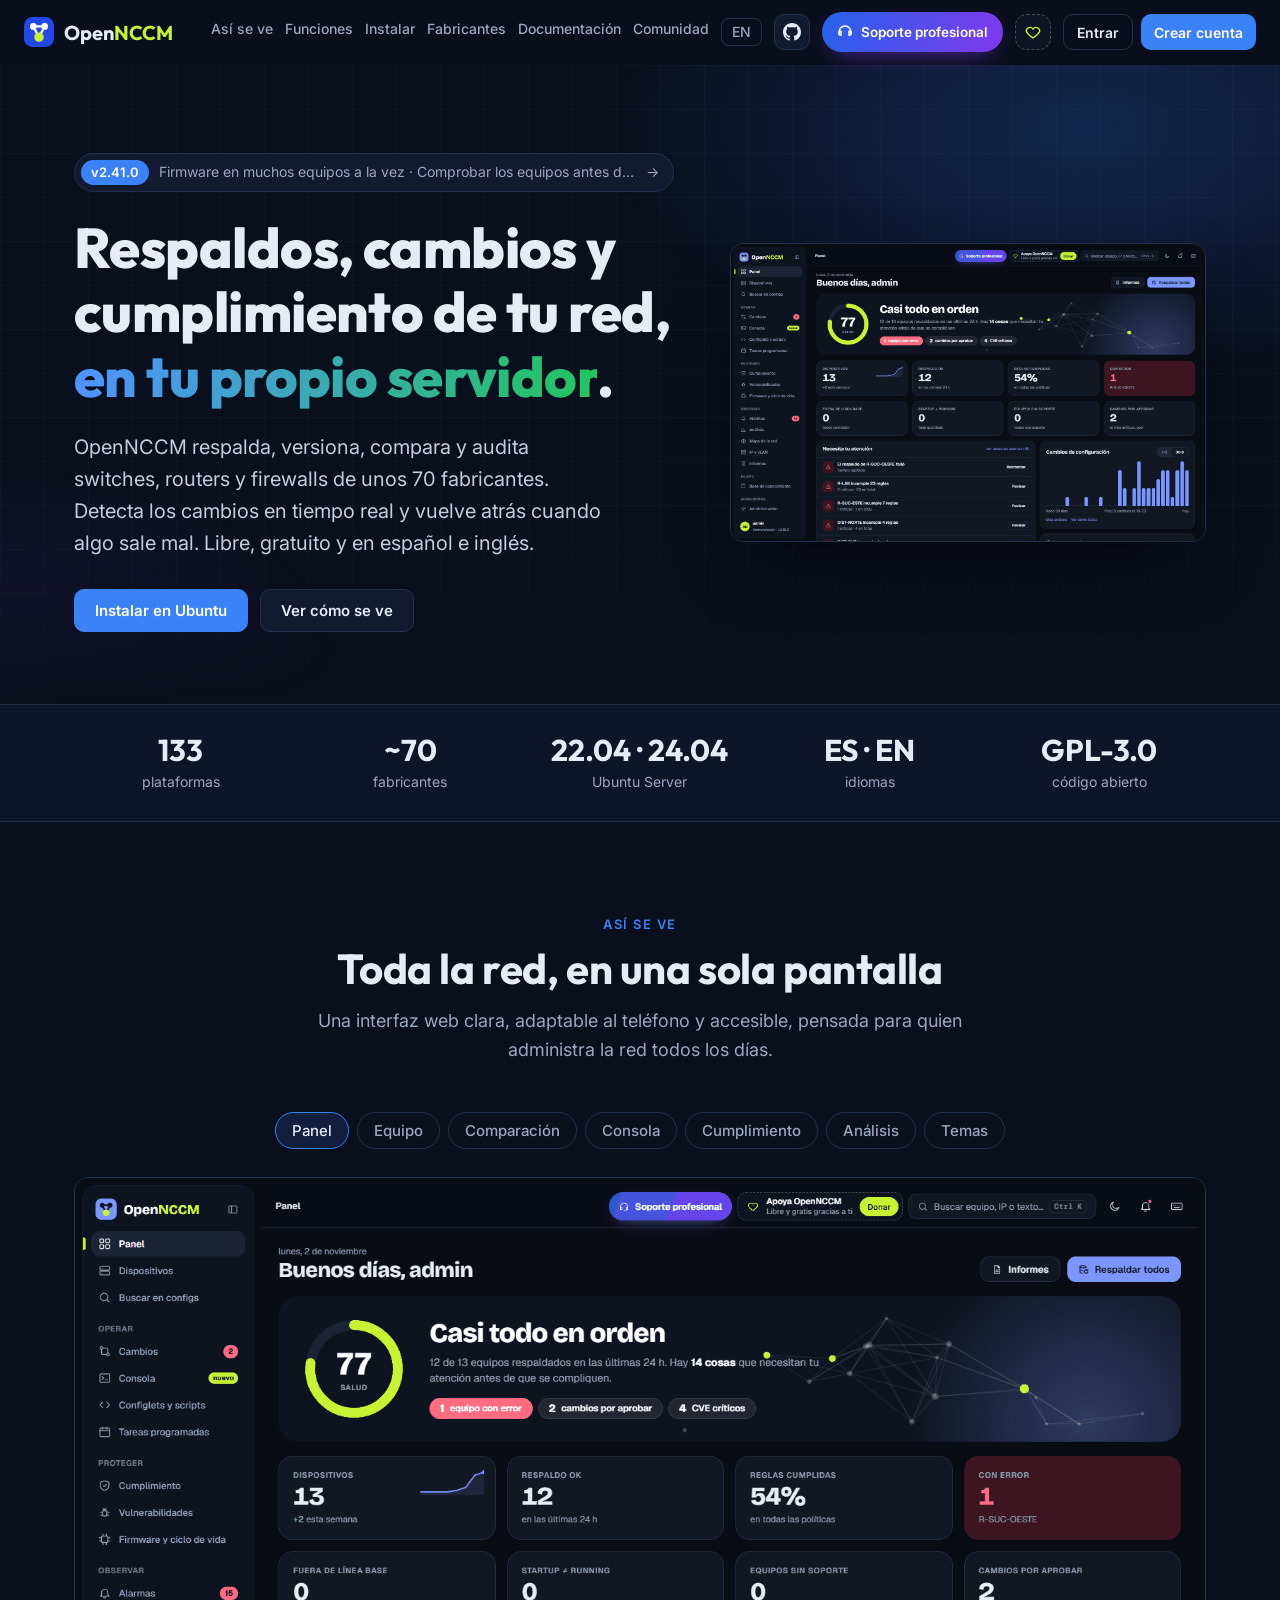
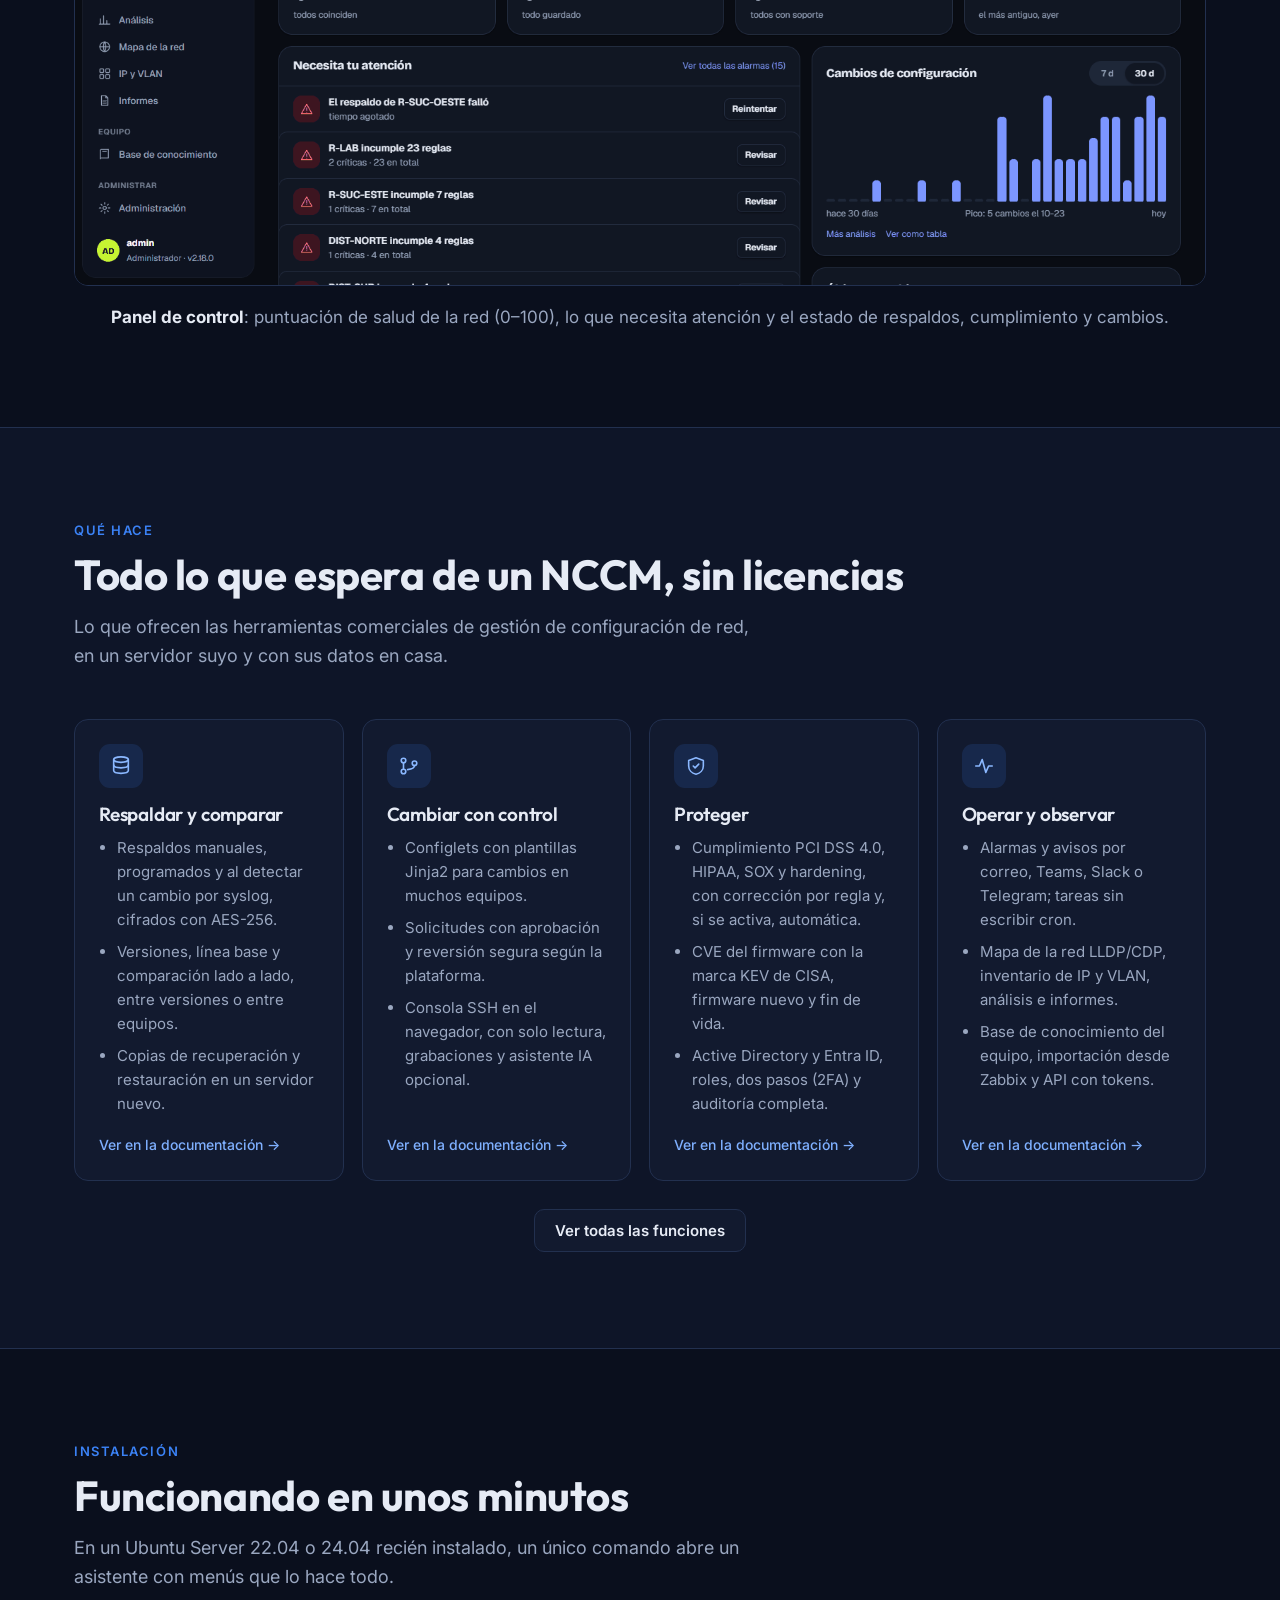
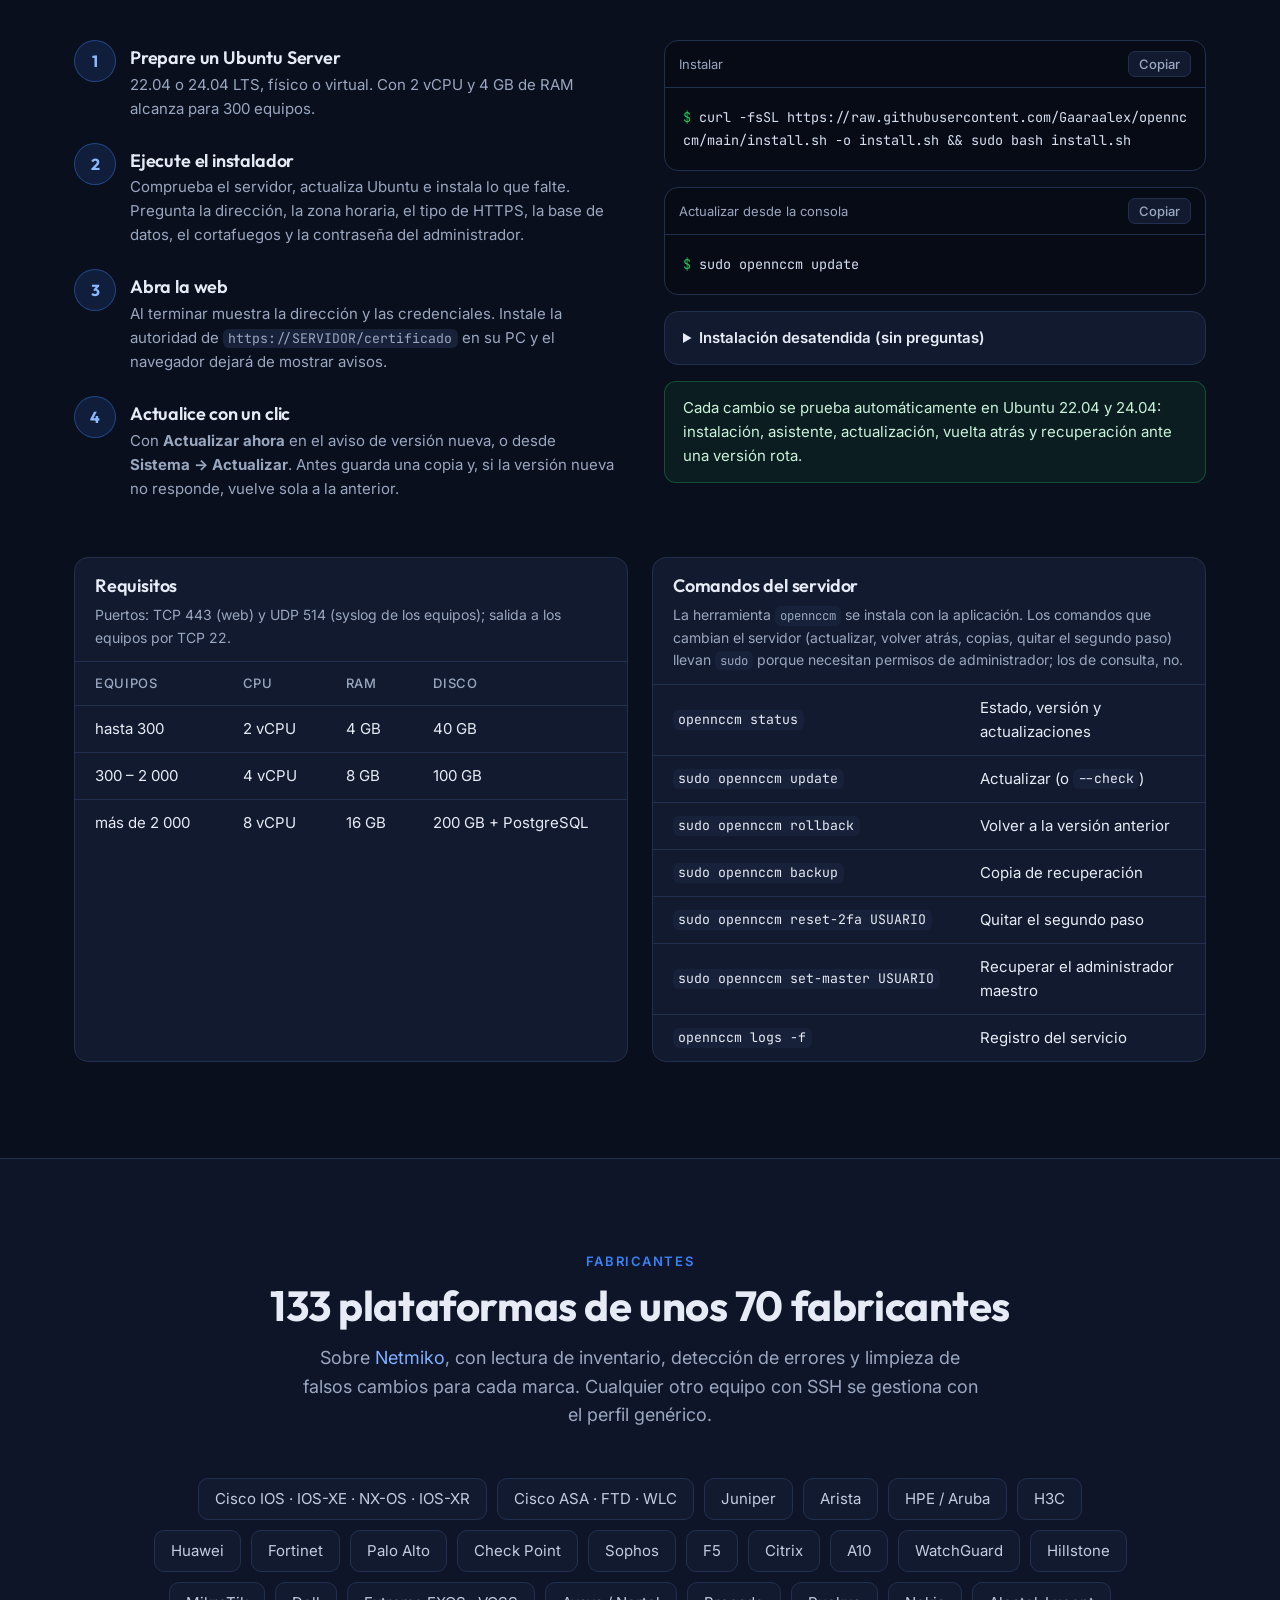
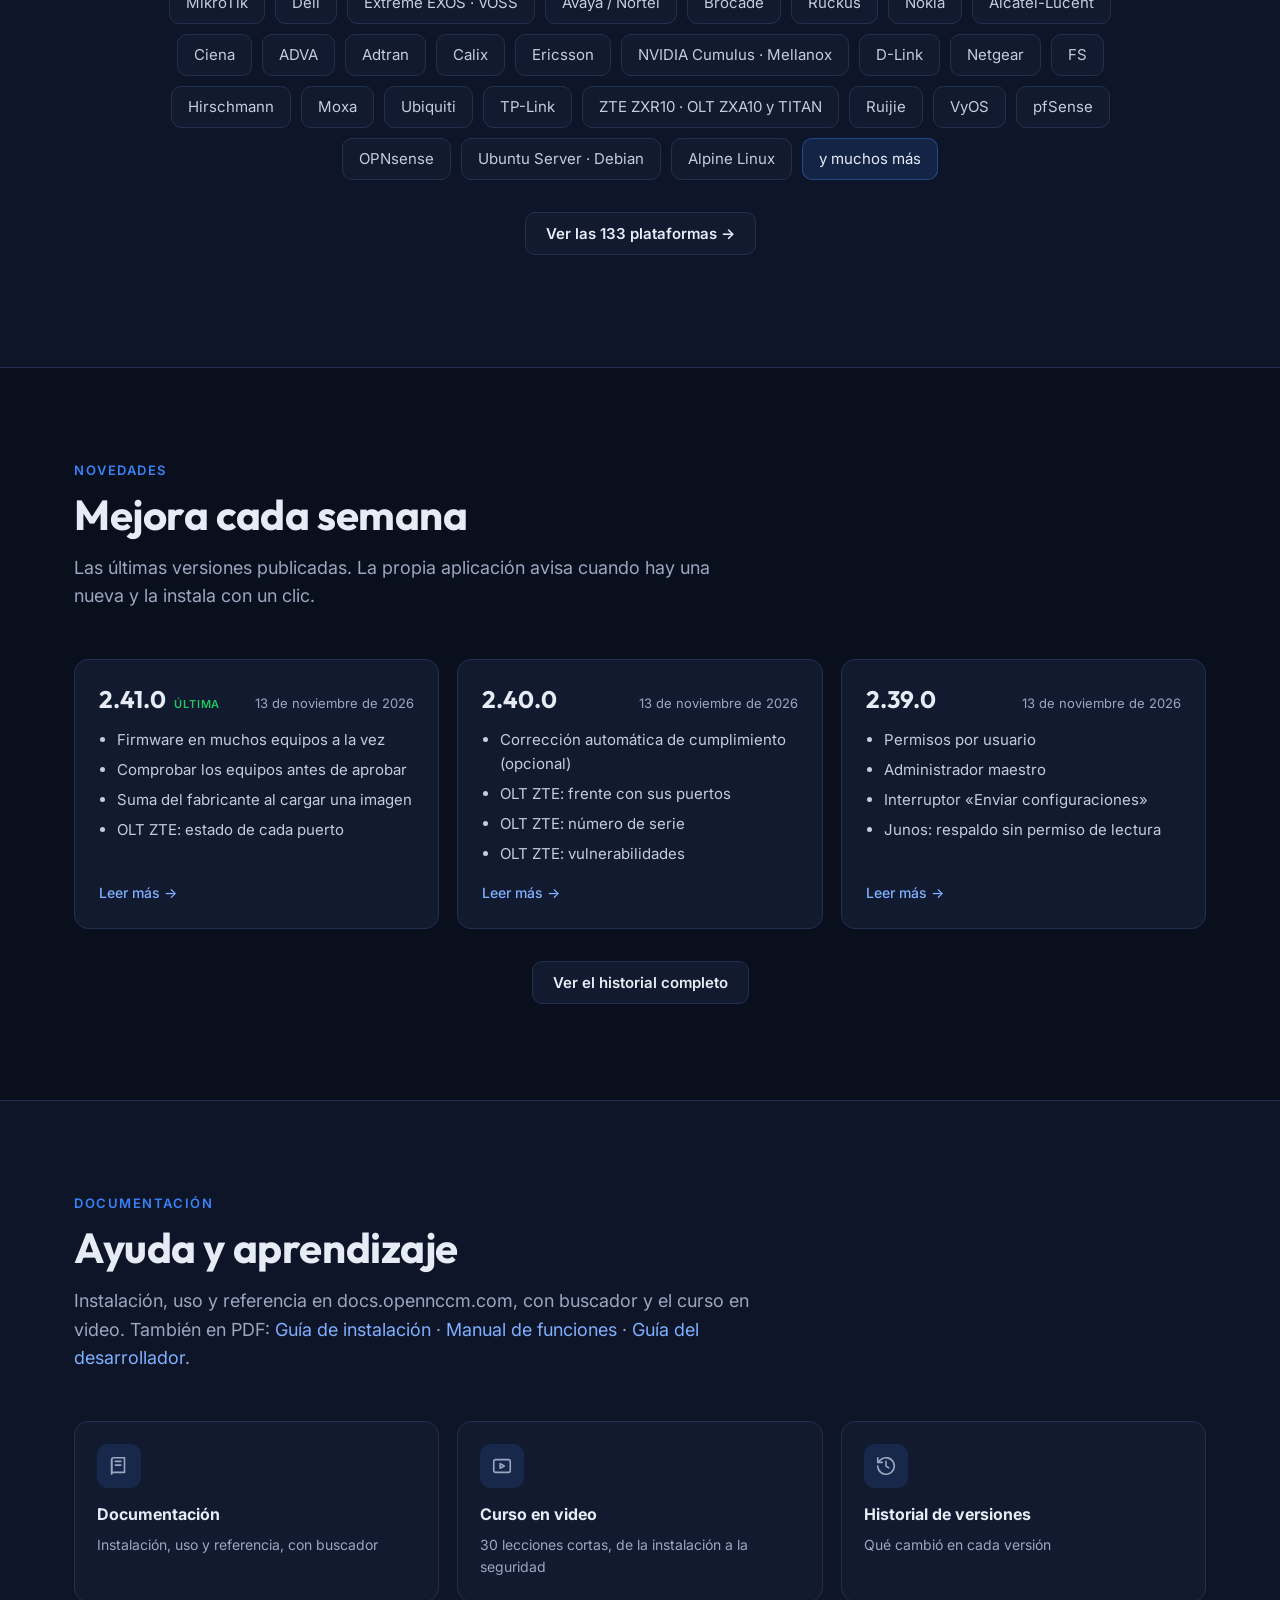
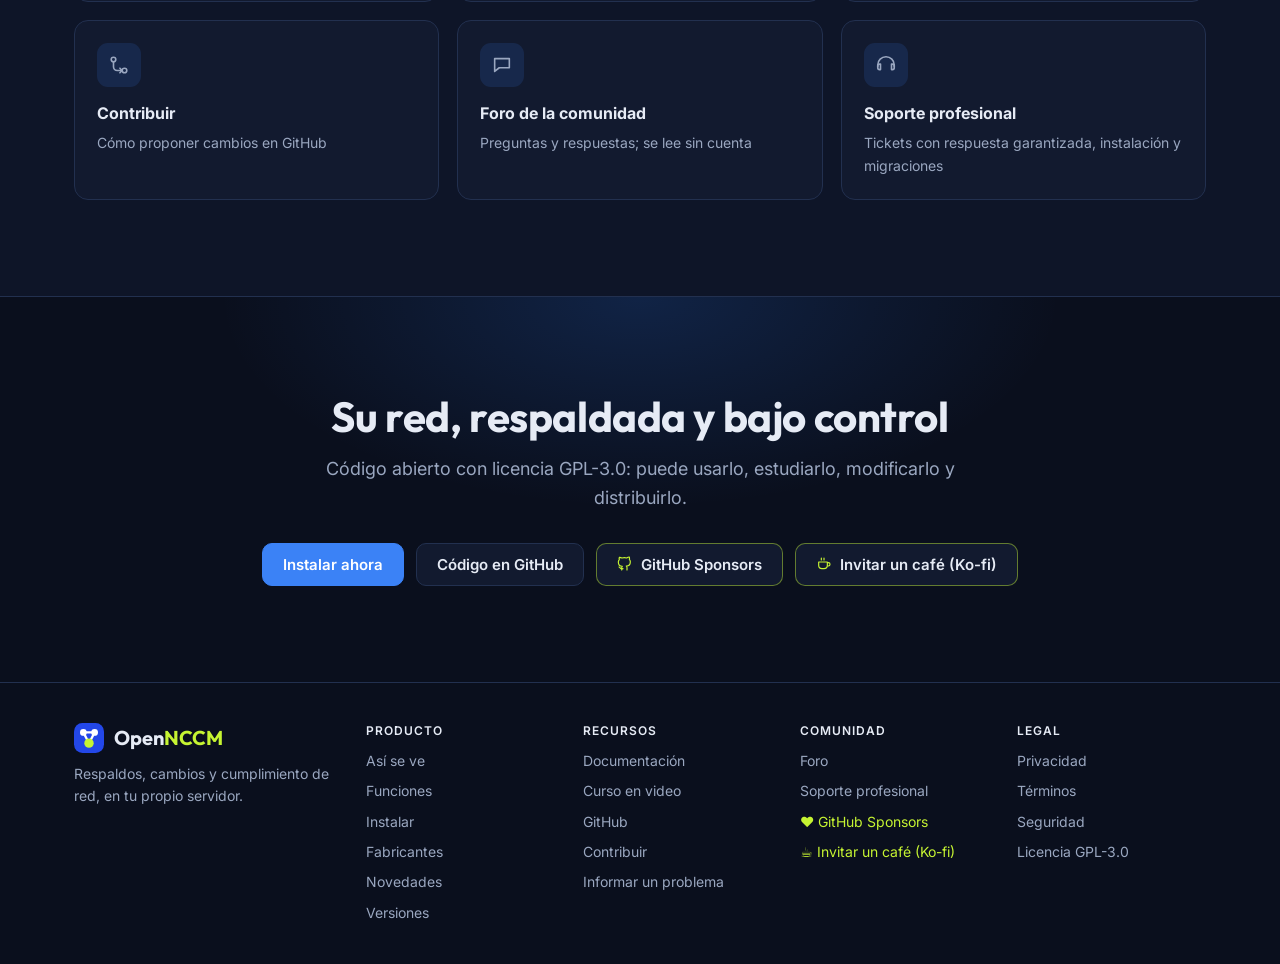
==== commit 8629112b: "Web al día con OpenNCCM 2.41.0 Co-Authored-By: Claude Opus 5.5 <noreply@anthropic.com>" ====
--- a/site/index.html
+++ b/site/index.html
@@ -163,7 +163,7 @@
       <article class="tarjeta"><div class="icono">🔍</div><h3>Versiones y comparación</h3><p>Línea de tiempo de versiones, etiquetas, línea base y configuración de referencia por modelo y búsqueda de un texto o una IP dentro de cada versión. Cada copia guarda el firmware que tenía el equipo y avisa cuando cambió. Comparación lado a lado o unificada, entre versiones o entre equipos. Copia de cada versión en GitHub, GitLab o Gitea, con las contraseñas ocultas.</p></article>
       <article class="tarjeta"><div class="icono">🛠️</div><h3>Cambios controlados</h3><p>Configlets con plantillas Jinja2 para cambios masivos (con diez incluidos para MikroTik, Extreme EXOS y VOSS, EdgeSwitch, WatchGuard y ArubaOS), solicitudes con aprobación y reversión segura por plataforma (modo seguro de MikroTik, «commit confirmed» de Junos). No aprueba cambios que dejarían a OpenNCCM sin acceso al equipo, y antes de reiniciar equipos o apagar puertos muestra qué queda sin servicio.</p></article>
       <article class="tarjeta"><div class="icono">🛡️</div><h3>Cumplimiento</h3><p>Mapa equipo × política, corrección por regla, corrección automática opcional (solo reglas verificadas, en la ventana que elija y con vuelta atrás si algo falla) y un editor que prueba cada regla en vivo. Paquetes PCI DSS 4.0, HIPAA, SOX y hardening de Cisco IOS, Junos, Extreme VOSS, Ubiquiti, MikroTik, FortiGate, WatchGuard, ArubaOS y Ubuntu/Debian.</p></article>
-      <article class="tarjeta"><div class="icono">📦</div><h3>Firmware</h3><p>Sepa qué firmware nuevo hay para cada equipo y cuántas vulnerabilidades corrige. Descarga verificada (SHA-256) y actualización remota para MikroTik (.npk o en línea) y Ubiquiti (airMAX, airFiber y EdgeRouter), con la comprobación de que el equipo quedó en la versión nueva, y fin de vida EOL/EOS en una sola página.</p></article>
+      <article class="tarjeta"><div class="icono">📦</div><h3>Firmware</h3><p>Sepa qué firmware nuevo hay para cada equipo y cuántas vulnerabilidades corrige. Descarga verificada (SHA-256) y actualización remota para MikroTik (.npk o en línea) y Ubiquiti (airMAX, airFiber y EdgeRouter), con la comprobación de que el equipo quedó en la versión nueva. En muchos equipos a la vez, va en tandas: mira el espacio libre antes de copiar, el propio equipo comprueba la suma y, si uno falla, las tandas siguientes no empiezan. Fin de vida EOL/EOS en una sola página.</p></article>
       <article class="tarjeta"><div class="icono">🚨</div><h3>Vulnerabilidades</h3><p>CVE del firmware de cada equipo (NVD, 70 tipos de equipo, también por modelo) agrupadas por vulnerabilidad, con la marca «explotado activamente» del catálogo KEV de CISA.</p></article>
       <article class="tarjeta"><div class="icono">🖥️</div><h3>Consola web</h3><p>SSH desde el navegador con colores, autocompletado y modo solo lectura. Varias sesiones a la vez, la misma consulta en muchos equipos, 758 recetas para todos los equipos con línea de comandos (con sello «Verificada» en las probadas), comandos favoritos, grabaciones y acceso por rol. Asistente IA opcional con tu proveedor: un chat en todo el sistema que consulta en solo lectura y pide confirmación antes de actuar.</p></article>
       <article class="tarjeta"><div class="icono">⏰</div><h3>Operación diaria</h3><p>Importación de equipos desde Zabbix por grupos, equipos dañados o reemplazados que se retiran con todo su historial (y el reemplazo dado de alta en el mismo paso), API con tokens personales, tareas programadas sin escribir cron, alarmas por severidad y avisos por correo, Teams, Slack o Telegram. Base de conocimiento del equipo: cada alarma crítica cerrada queda documentada con causa, pasos y comprobación.</p></article>
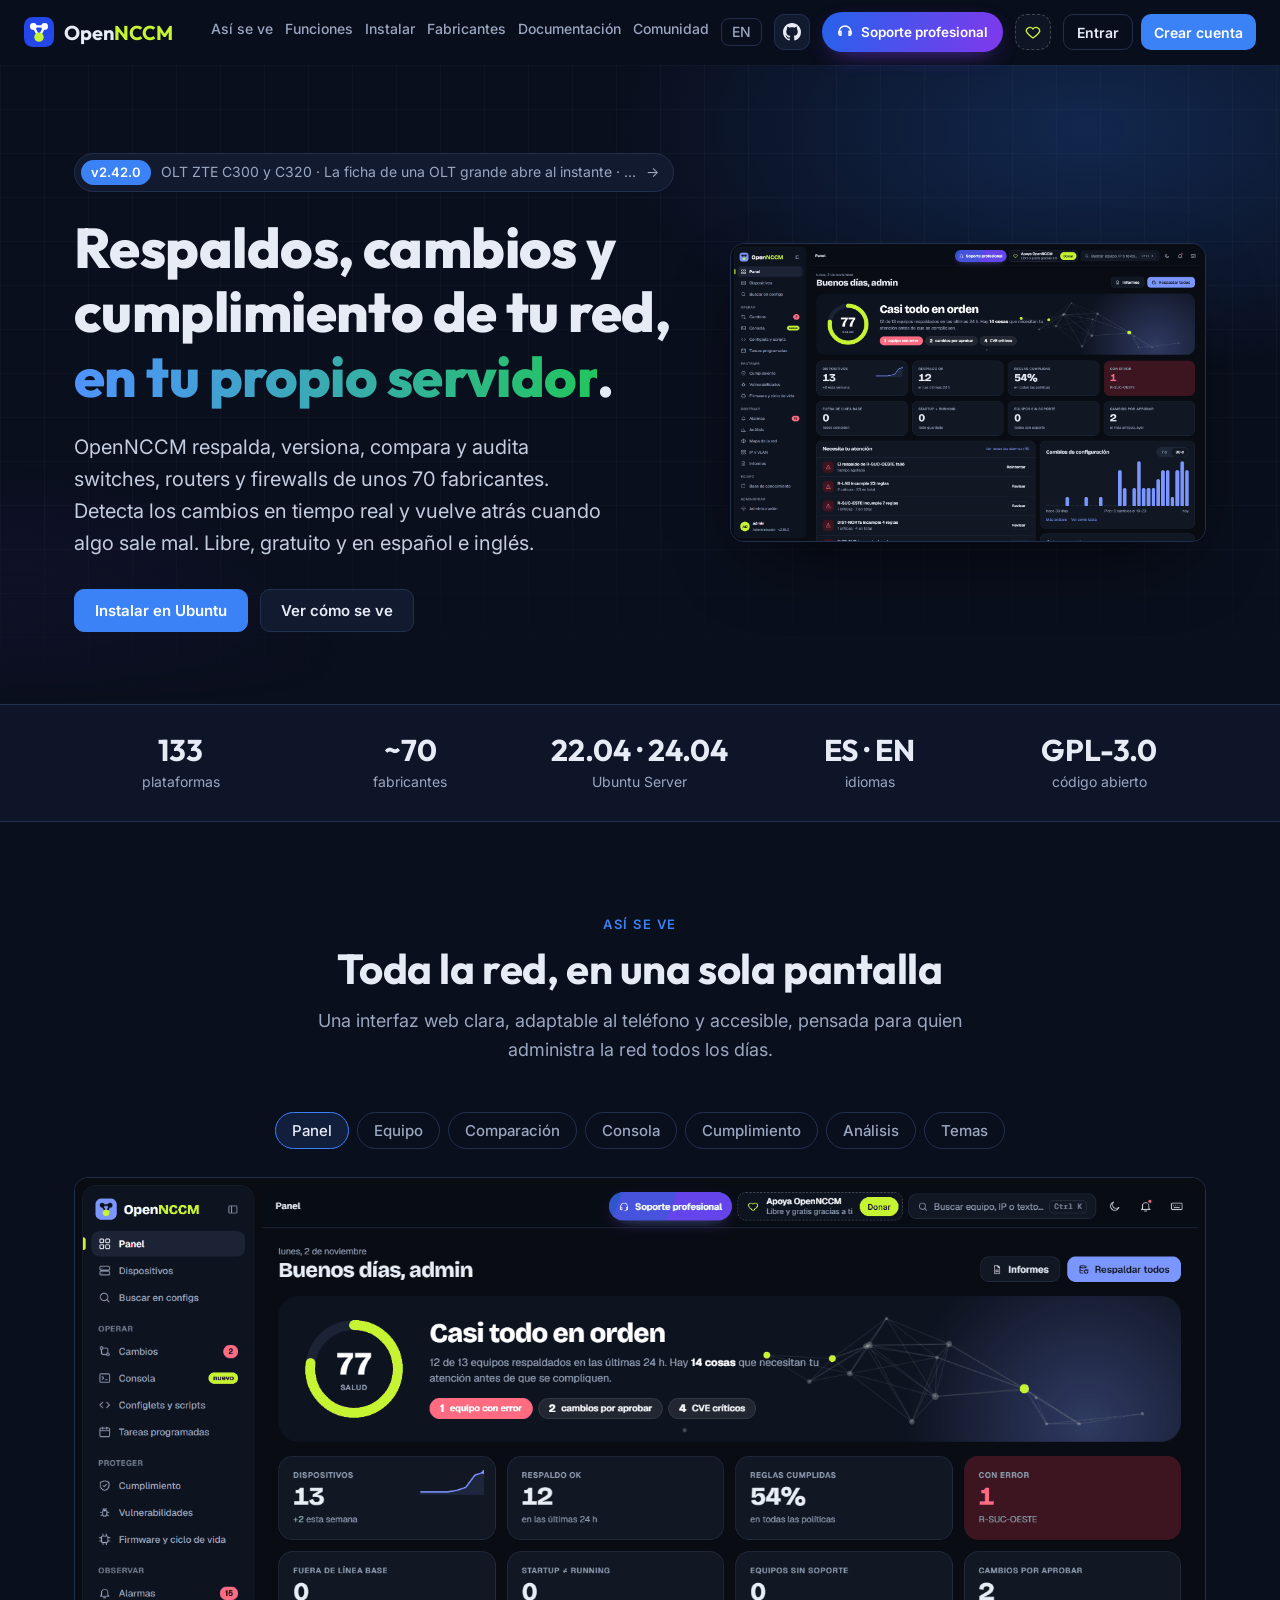
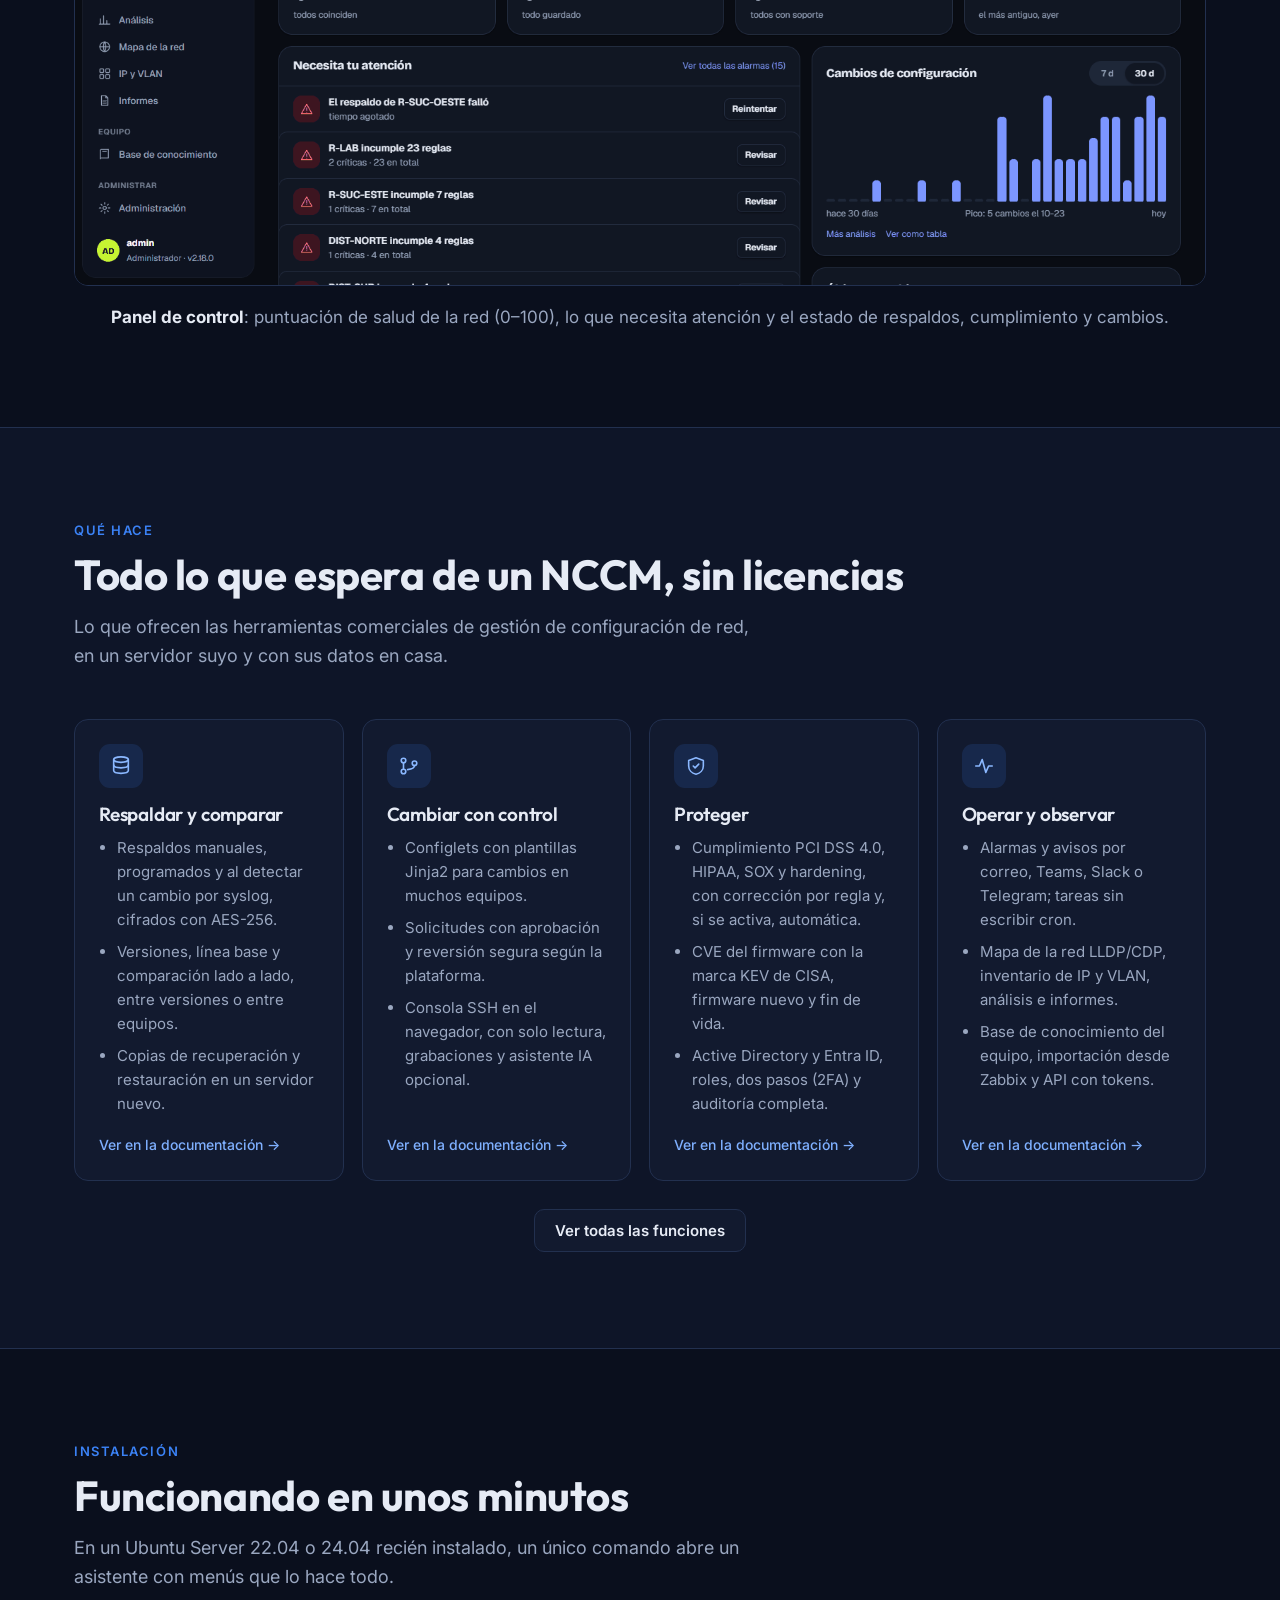
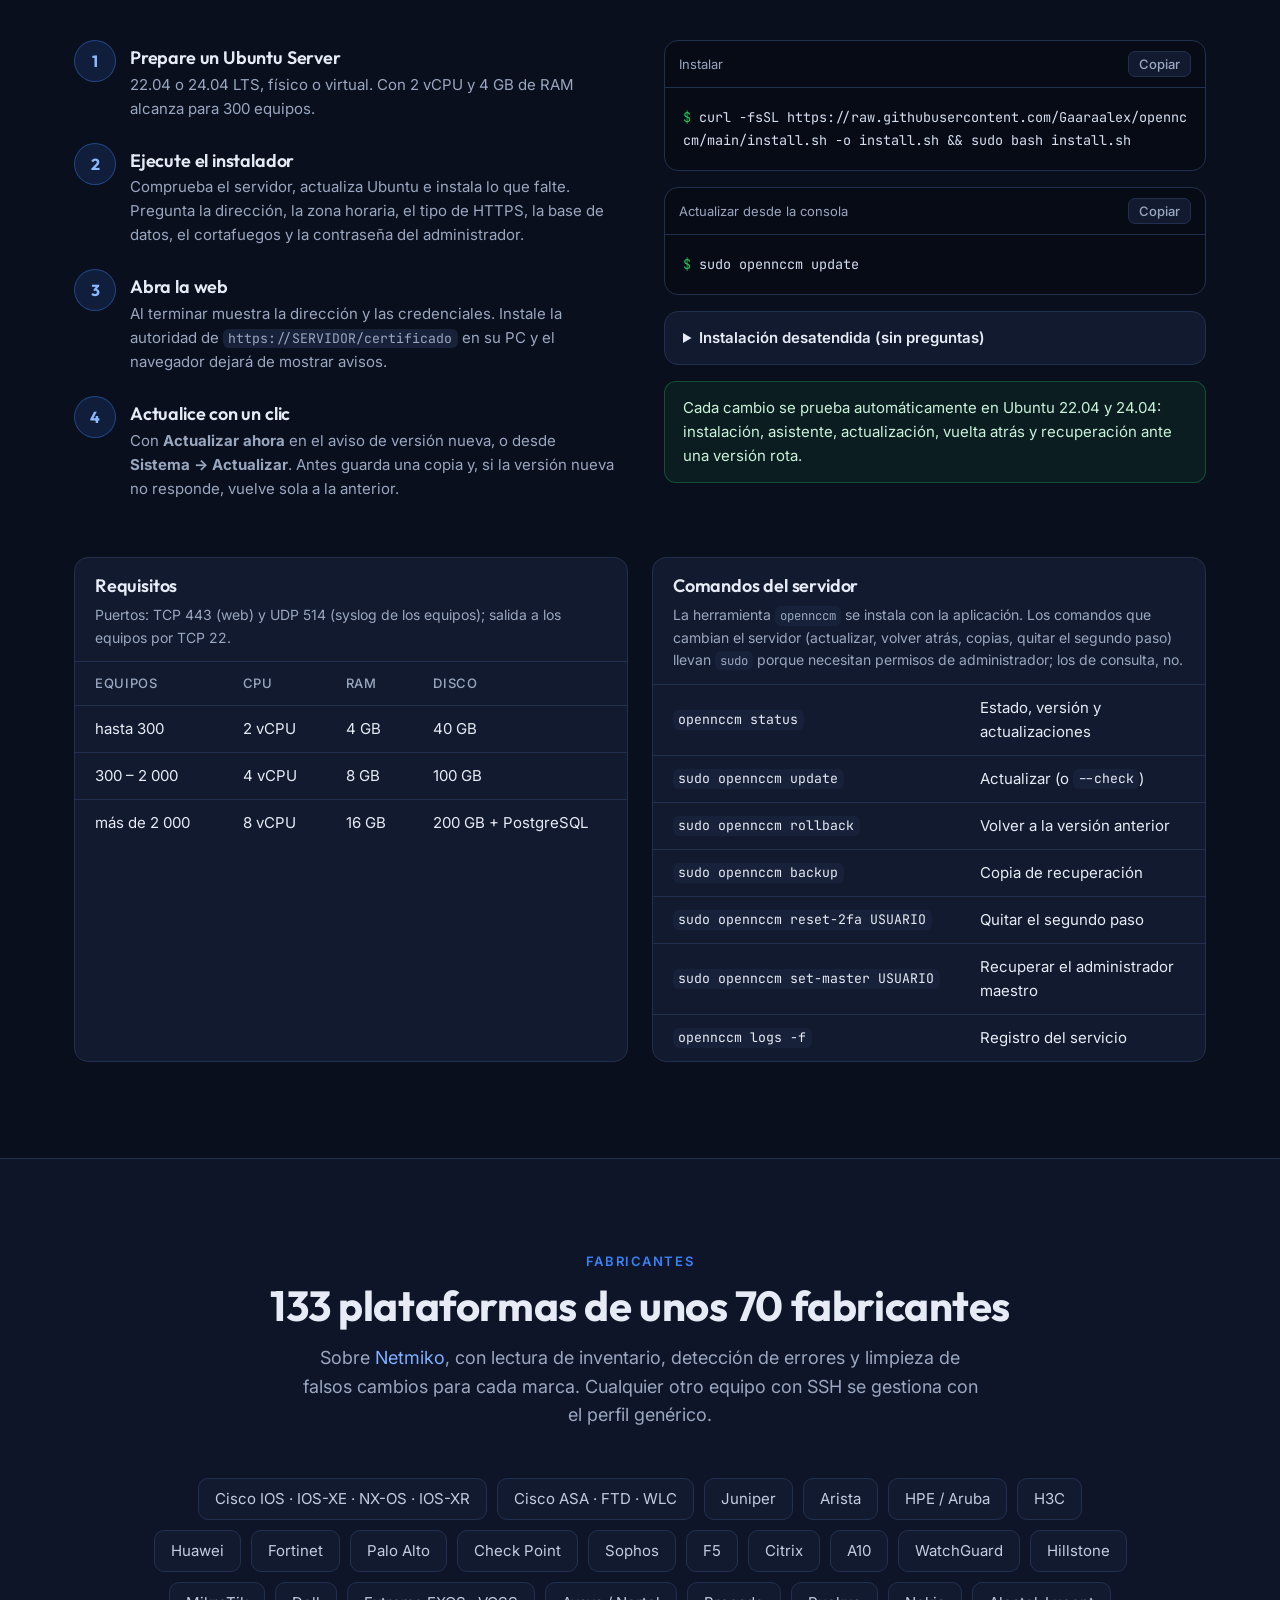
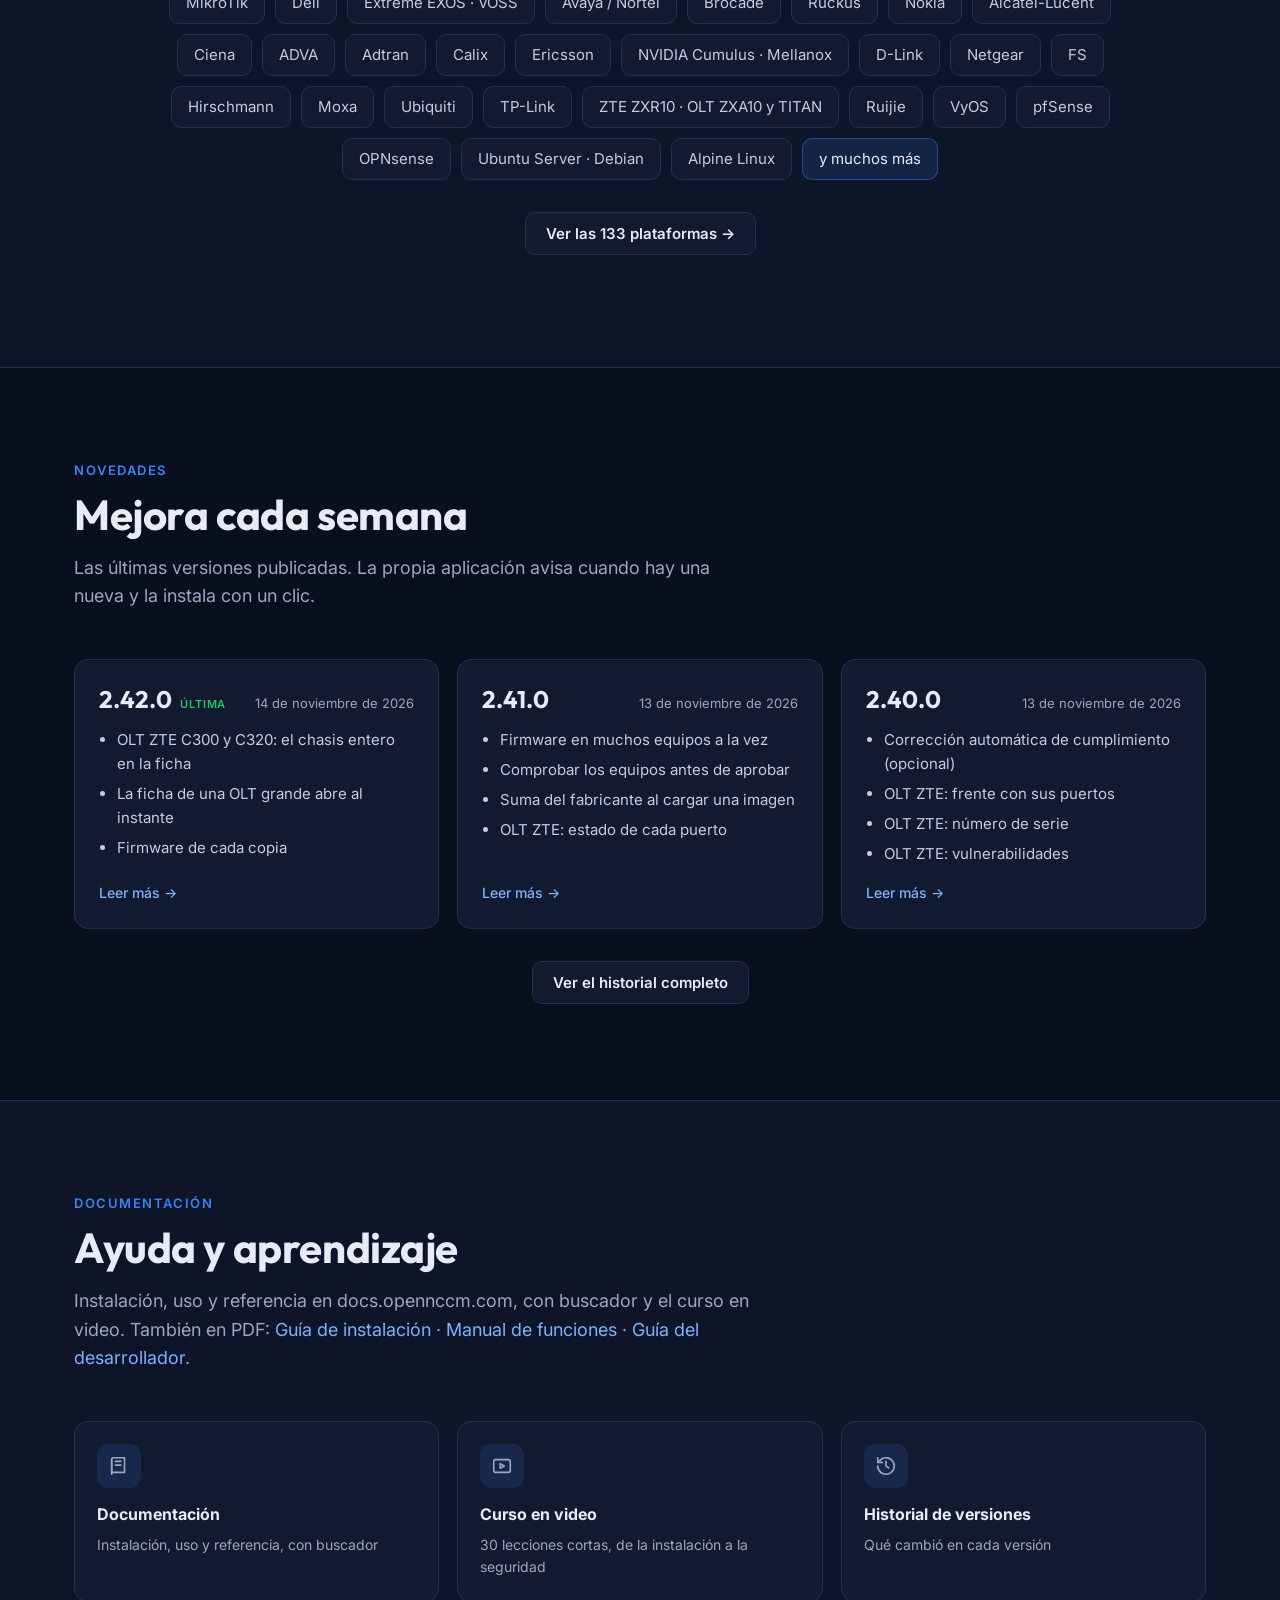
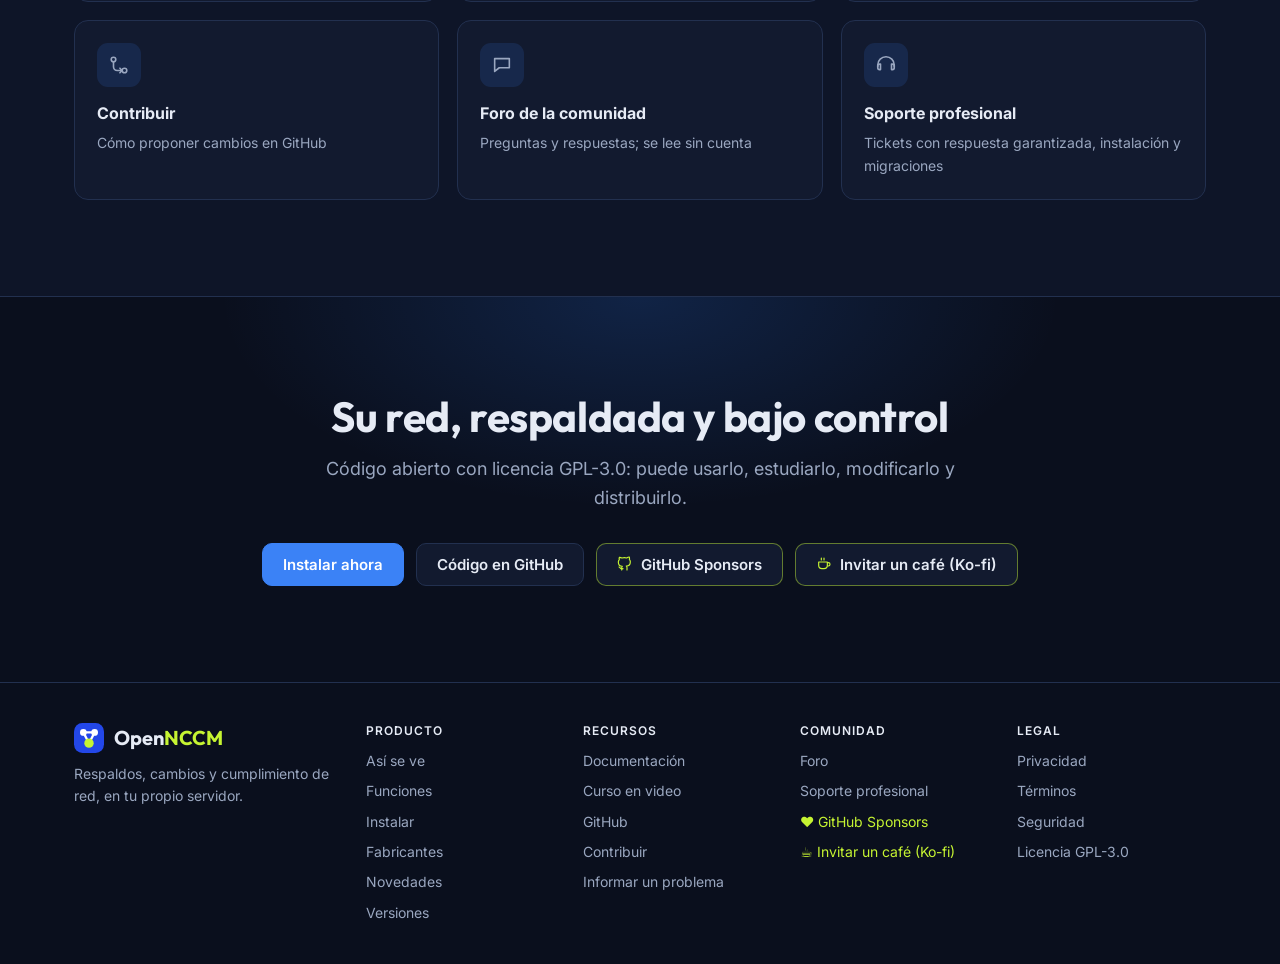
==== commit 54d942b0: "Web al día con OpenNCCM 2.42.0 Co-Authored-By: Claude Opus 5.5 <noreply@anthropic.com>" ====
--- a/site/index.html
+++ b/site/index.html
@@ -167,7 +167,7 @@
       <article class="tarjeta"><div class="icono">🚨</div><h3>Vulnerabilidades</h3><p>CVE del firmware de cada equipo (NVD, 70 tipos de equipo, también por modelo) agrupadas por vulnerabilidad, con la marca «explotado activamente» del catálogo KEV de CISA.</p></article>
       <article class="tarjeta"><div class="icono">🖥️</div><h3>Consola web</h3><p>SSH desde el navegador con colores, autocompletado y modo solo lectura. Varias sesiones a la vez, la misma consulta en muchos equipos, 758 recetas para todos los equipos con línea de comandos (con sello «Verificada» en las probadas), comandos favoritos, grabaciones y acceso por rol. Asistente IA opcional con tu proveedor: un chat en todo el sistema que consulta en solo lectura y pide confirmación antes de actuar.</p></article>
       <article class="tarjeta"><div class="icono">⏰</div><h3>Operación diaria</h3><p>Importación de equipos desde Zabbix por grupos, equipos dañados o reemplazados que se retiran con todo su historial (y el reemplazo dado de alta en el mismo paso), API con tokens personales, tareas programadas sin escribir cron, alarmas por severidad y avisos por correo, Teams, Slack o Telegram. Base de conocimiento del equipo: cada alarma crítica cerrada queda documentada con causa, pasos y comprobación.</p></article>
-      <article class="tarjeta"><div class="icono">📈</div><h3>Mapa, inventario e informes</h3><p>Mapa de la red con los enlaces LLDP/CDP (y los MikroTik por RoMON), 10 distribuciones, nodos por lugar y aviso de vecino nuevo o perdido; búsqueda de una MAC o una IP hasta el switch y el puerto; frente de cada equipo con el estado de sus puertos, fuentes y ventiladores, inventario de IP y VLAN con aviso de duplicados, actividad por origen, mapa de calor día × hora, tendencias y cumplimiento por política; informes en pantalla, CSV y por correo, puertos sin uso y el documento de la red en PDF o Word.</p></article>
+      <article class="tarjeta"><div class="icono">📈</div><h3>Mapa, inventario e informes</h3><p>Mapa de la red con los enlaces LLDP/CDP (y los MikroTik por RoMON), 10 distribuciones, nodos por lugar y aviso de vecino nuevo o perdido; búsqueda de una MAC o una IP hasta el switch y el puerto; frente de cada equipo con el estado de sus puertos, fuentes y ventiladores (en las OLT ZTE C300 y C320, el chasis entero con sus tarjetas y las ONU en línea de cada puerto), inventario de IP y VLAN con aviso de duplicados, actividad por origen, mapa de calor día × hora, tendencias y cumplimiento por política; informes en pantalla, CSV y por correo, puertos sin uso y el documento de la red en PDF o Word.</p></article>
       <article class="tarjeta"><div class="icono">🔐</div><h3>Acceso y seguridad</h3><p>Inicio de sesión con Active Directory y Microsoft Entra ID (Azure AD), con roles por grupos. Roles admin, operador y lector como plantilla, con permisos por usuario (por ejemplo, un operador que no envía configuraciones), un administrador maestro que no se puede borrar ni bloquear, grupos de equipos, verificación en dos pasos (TOTP), «Recordarme en este equipo» y auditoría completa.</p></article>
       <article class="tarjeta"><div class="icono">🎨</div><h3>Interfaz cuidada</h3><p>Diseño «Señal» con barra lateral y buscador Ctrl K, en español e inglés, y el logo de su marca en cada equipo (73 marcas). Rápida con miles de equipos: con 2000, el panel carga en 0,4 s y la lista viaja comprimida (200 KB en lugar de 4 MB). Temas claro, oscuro y alto contraste con 7 colores de acento; adaptable al teléfono y accesible (WCAG AA).</p></article>
       <article class="tarjeta"><div class="icono">♻️</div><h3>Recuperación</h3><p>Copias cifradas de la base de datos, envío por SFTP, restauración en un servidor nuevo con su clave (SQLite o PostgreSQL) y actualizaciones con vuelta atrás. Una copia de un equipo se restaura en otro del mismo modelo, por SSH o por cable de consola.</p></article>
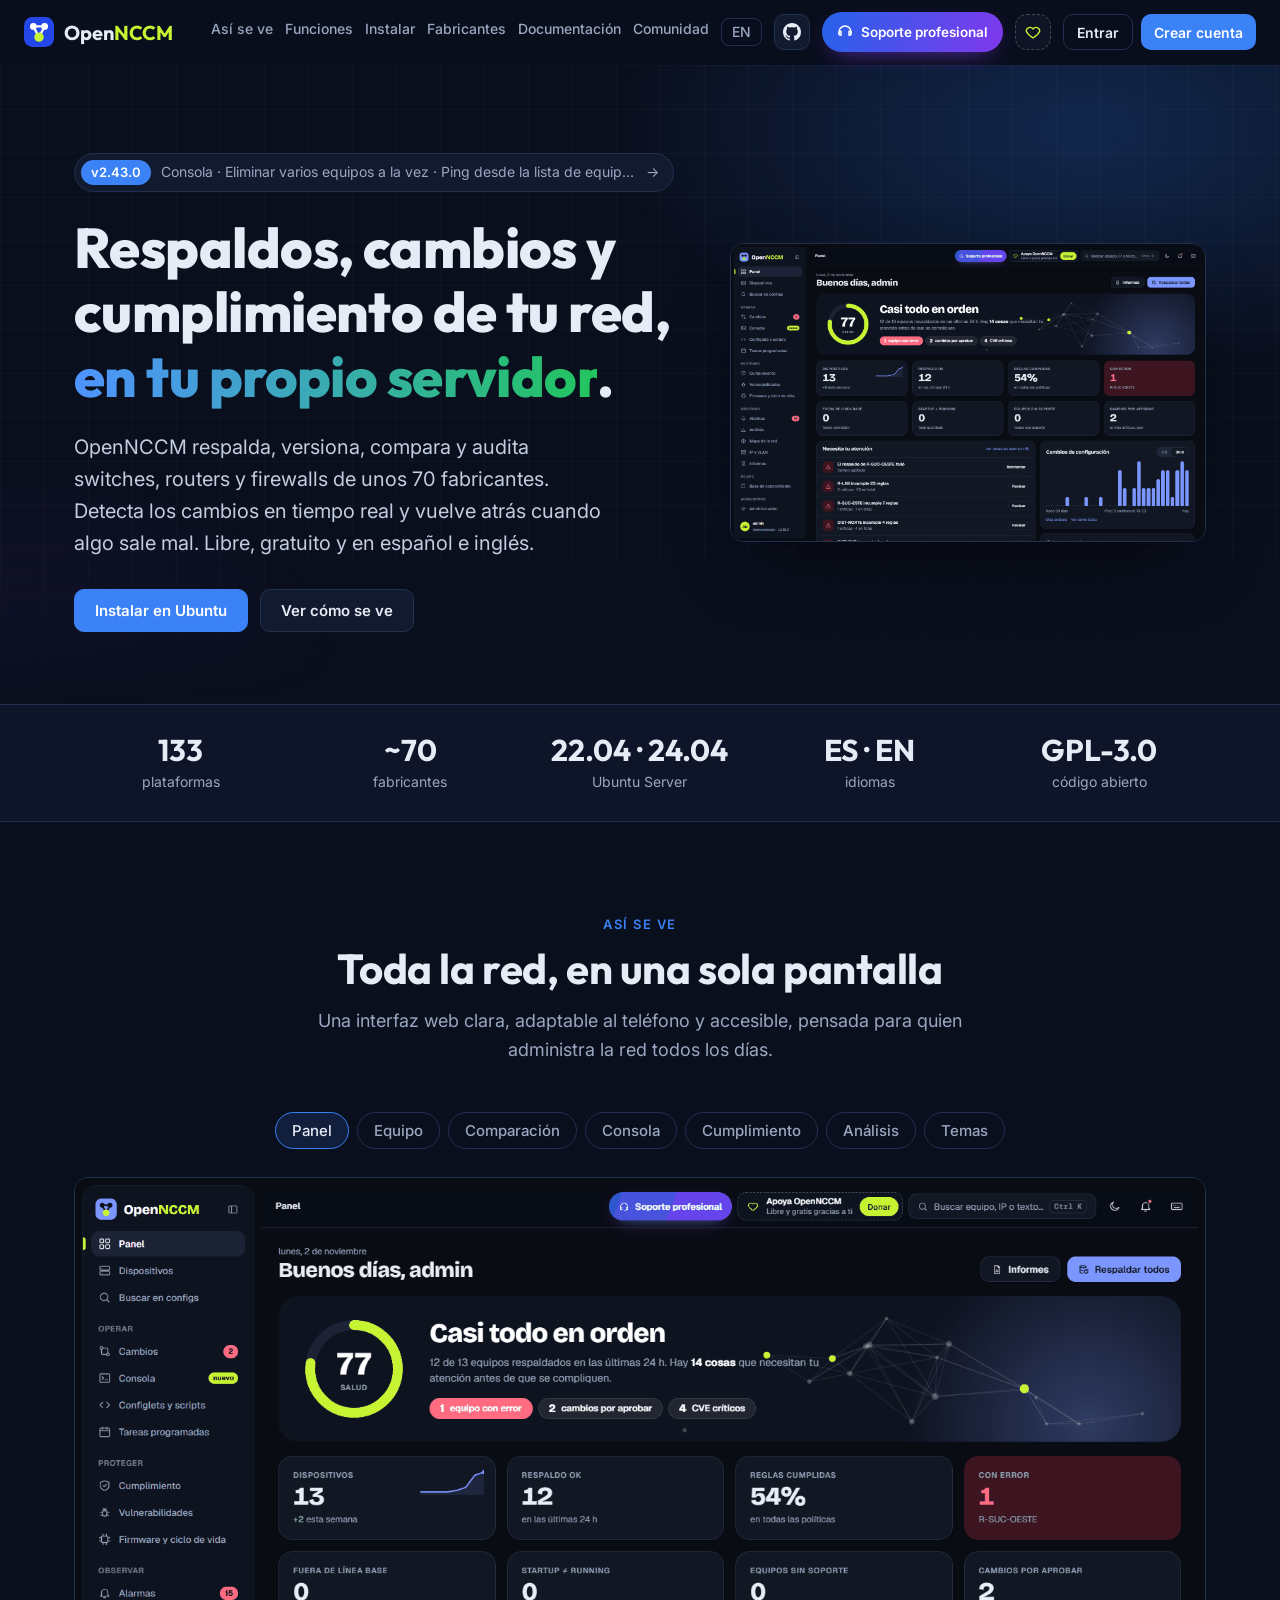
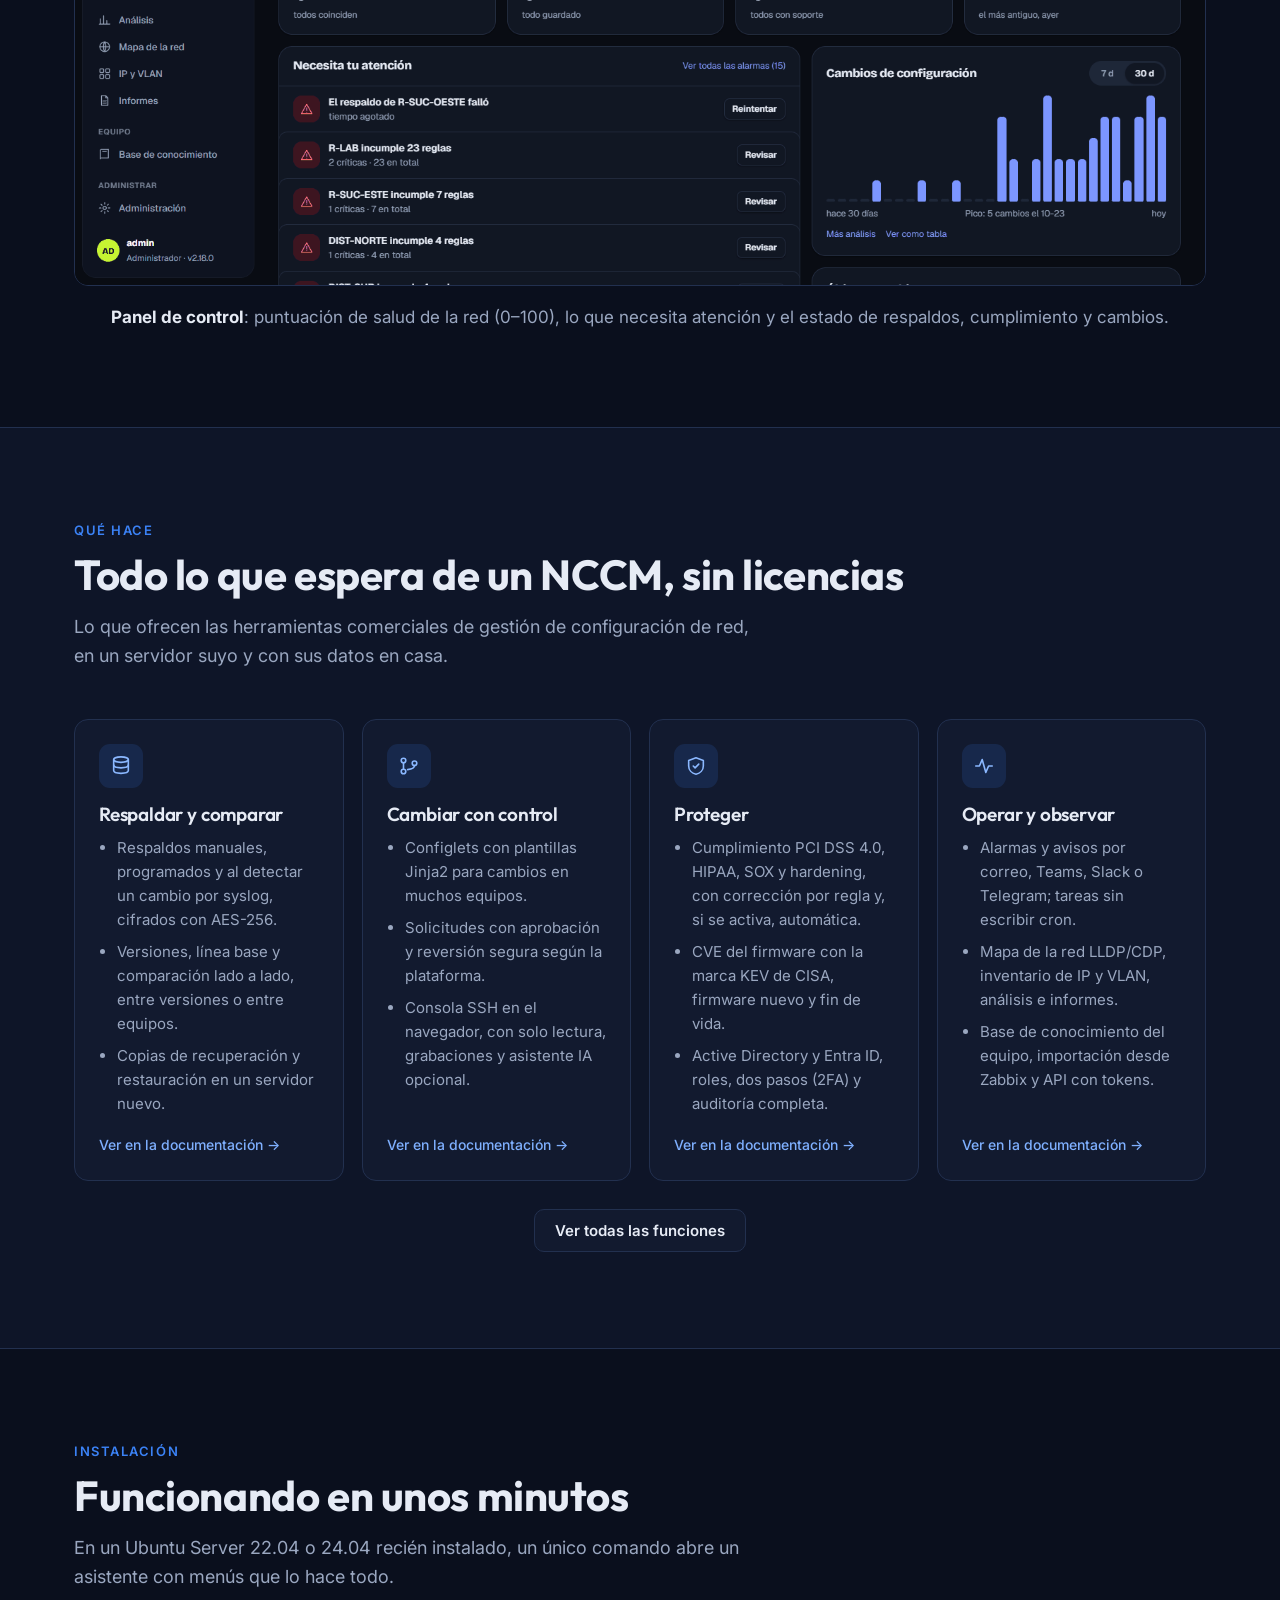
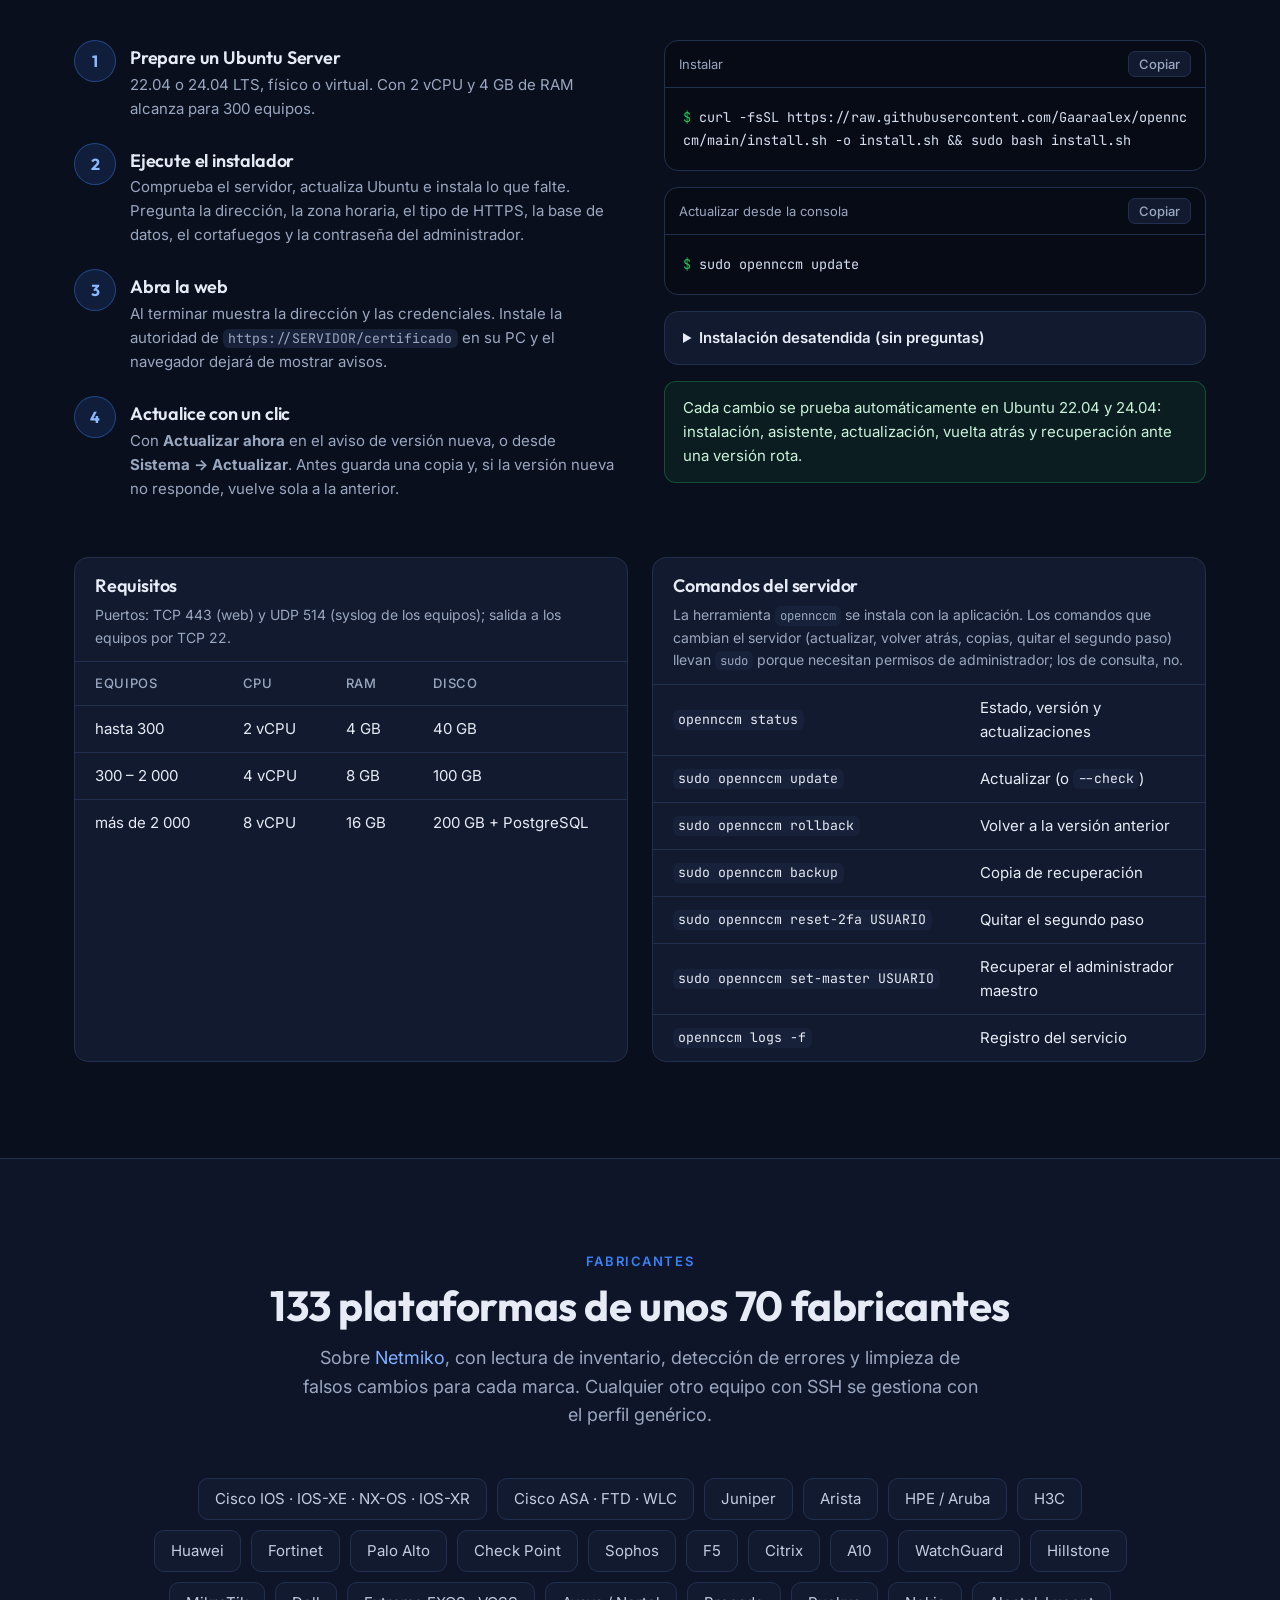
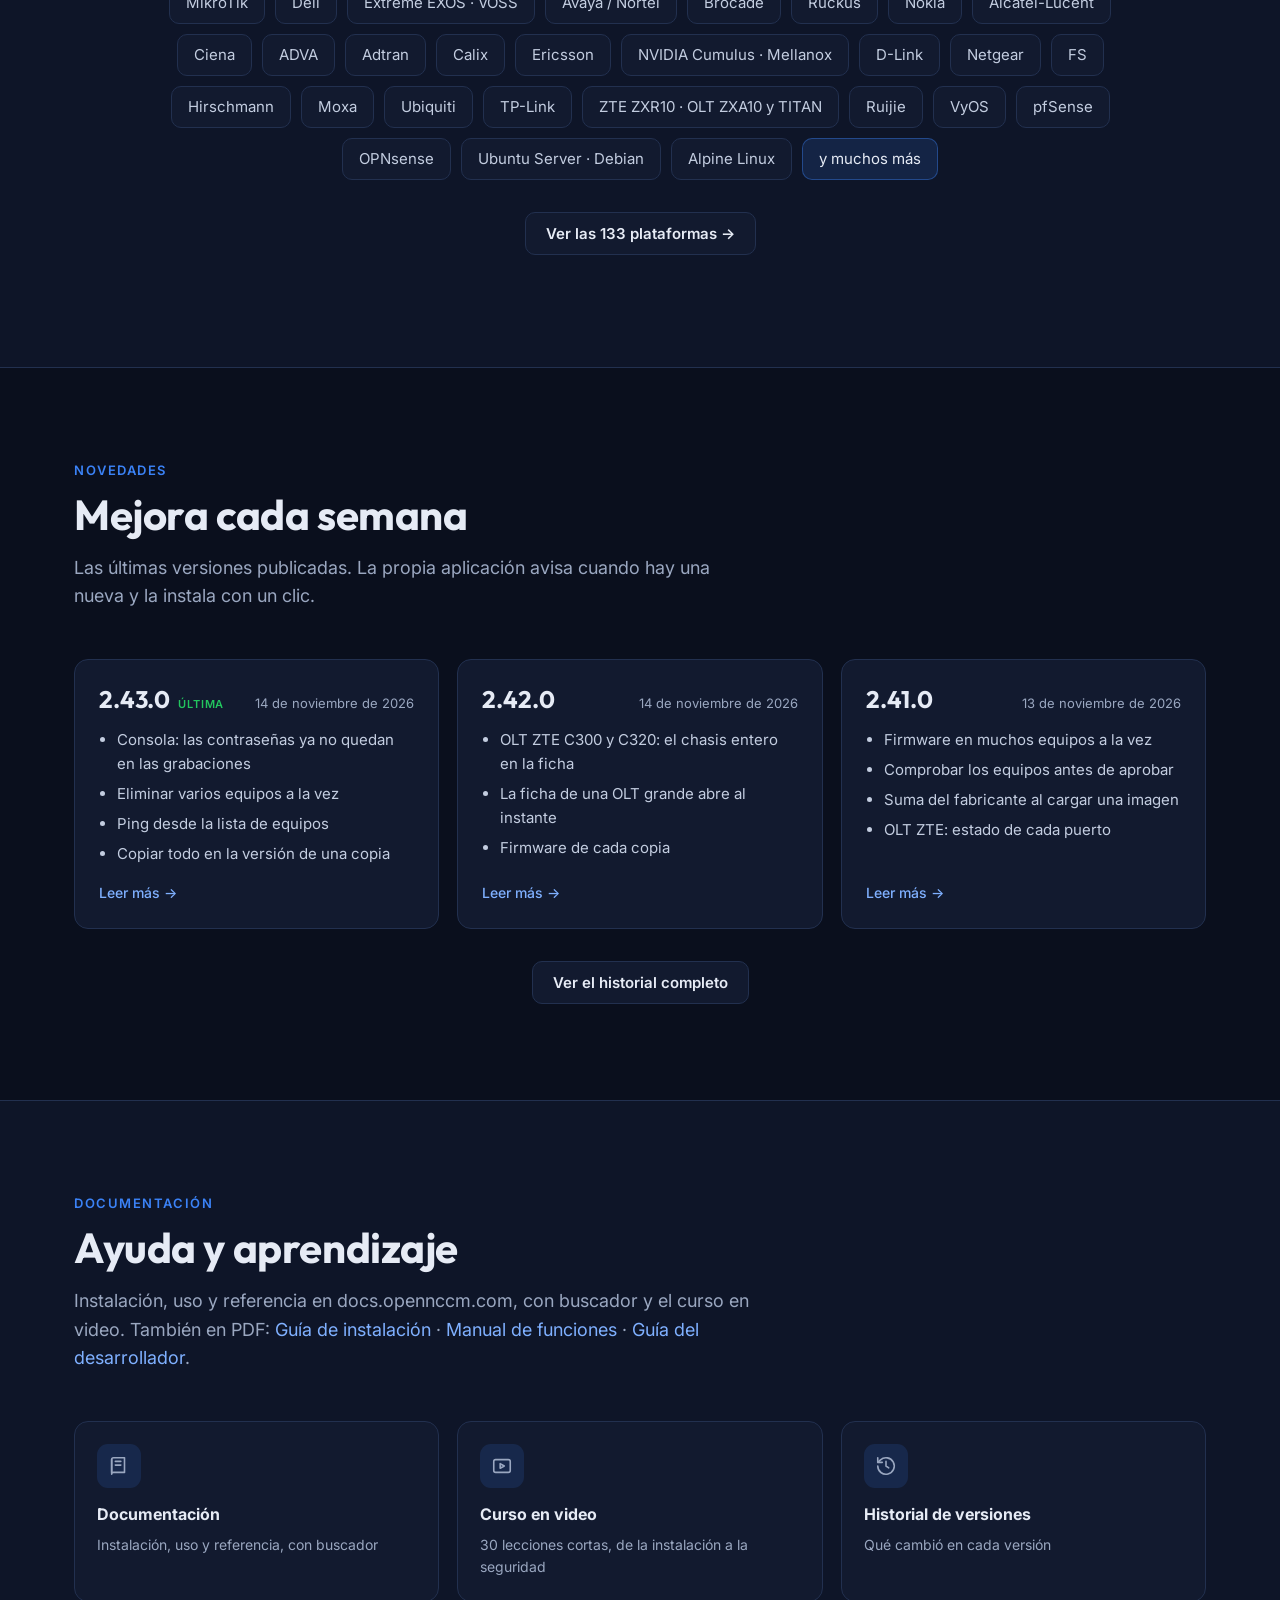
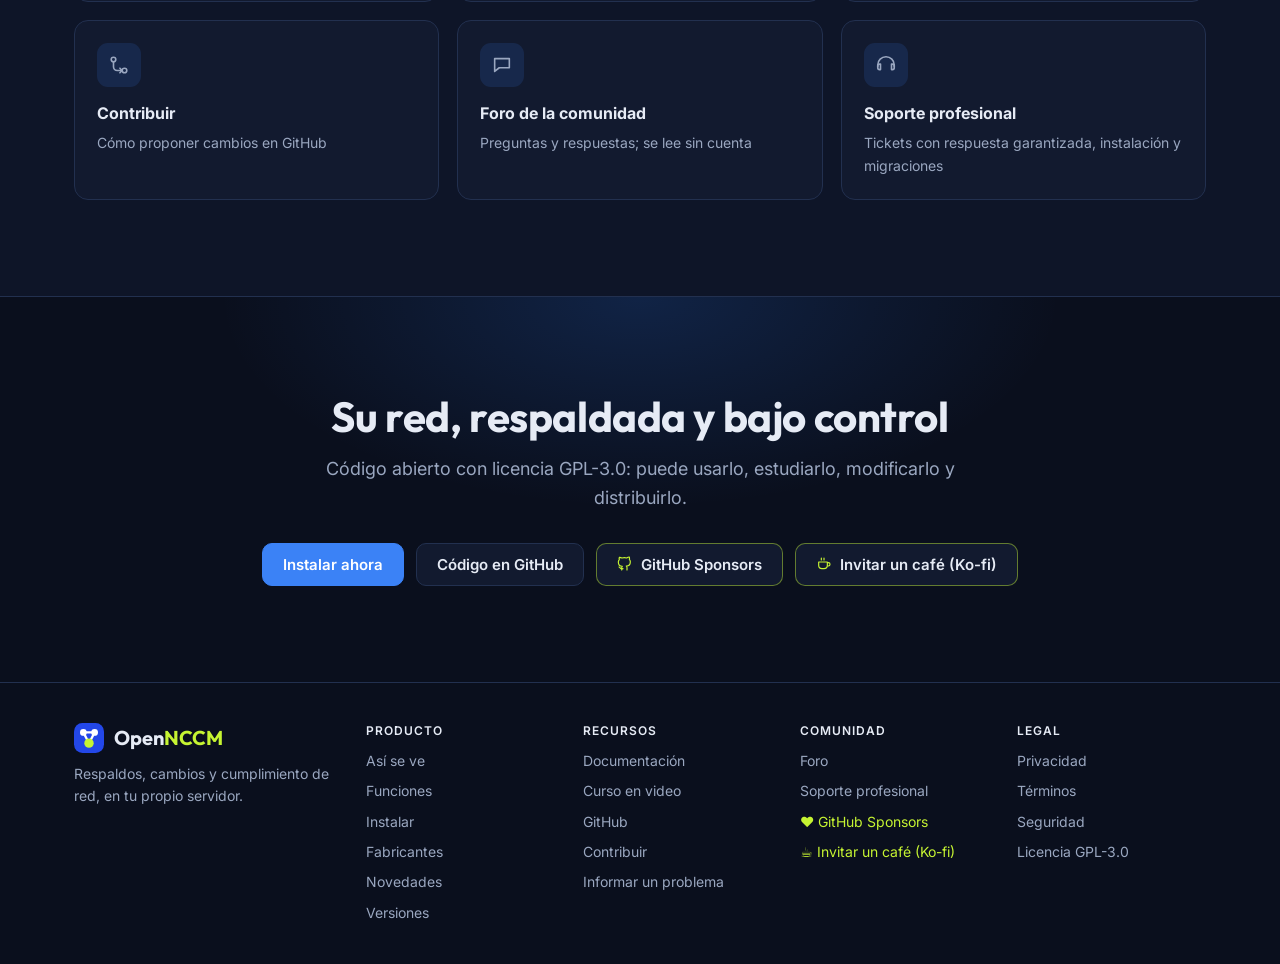
==== commit eb7b2db2: "Web al día con OpenNCCM 2.43.0 Co-Authored-By: Claude Opus 5.5 <noreply@anthropic.com>" ====
--- a/site/index.html
+++ b/site/index.html
@@ -165,7 +165,7 @@
       <article class="tarjeta"><div class="icono">🛡️</div><h3>Cumplimiento</h3><p>Mapa equipo × política, corrección por regla, corrección automática opcional (solo reglas verificadas, en la ventana que elija y con vuelta atrás si algo falla) y un editor que prueba cada regla en vivo. Paquetes PCI DSS 4.0, HIPAA, SOX y hardening de Cisco IOS, Junos, Extreme VOSS, Ubiquiti, MikroTik, FortiGate, WatchGuard, ArubaOS y Ubuntu/Debian.</p></article>
       <article class="tarjeta"><div class="icono">📦</div><h3>Firmware</h3><p>Sepa qué firmware nuevo hay para cada equipo y cuántas vulnerabilidades corrige. Descarga verificada (SHA-256) y actualización remota para MikroTik (.npk o en línea) y Ubiquiti (airMAX, airFiber y EdgeRouter), con la comprobación de que el equipo quedó en la versión nueva. En muchos equipos a la vez, va en tandas: mira el espacio libre antes de copiar, el propio equipo comprueba la suma y, si uno falla, las tandas siguientes no empiezan. Fin de vida EOL/EOS en una sola página.</p></article>
       <article class="tarjeta"><div class="icono">🚨</div><h3>Vulnerabilidades</h3><p>CVE del firmware de cada equipo (NVD, 70 tipos de equipo, también por modelo) agrupadas por vulnerabilidad, con la marca «explotado activamente» del catálogo KEV de CISA.</p></article>
-      <article class="tarjeta"><div class="icono">🖥️</div><h3>Consola web</h3><p>SSH desde el navegador con colores, autocompletado y modo solo lectura. Varias sesiones a la vez, la misma consulta en muchos equipos, 758 recetas para todos los equipos con línea de comandos (con sello «Verificada» en las probadas), comandos favoritos, grabaciones y acceso por rol. Asistente IA opcional con tu proveedor: un chat en todo el sistema que consulta en solo lectura y pide confirmación antes de actuar.</p></article>
+      <article class="tarjeta"><div class="icono">🖥️</div><h3>Consola web</h3><p>SSH desde el navegador con colores, autocompletado y modo solo lectura. Varias sesiones a la vez, la misma consulta en muchos equipos, 758 recetas para todos los equipos con línea de comandos (con sello «Verificada» en las probadas), comandos favoritos, grabaciones (sin las contraseñas que se escriben en el equipo) y acceso por rol. Asistente IA opcional con tu proveedor: un chat en todo el sistema que consulta en solo lectura y pide confirmación antes de actuar.</p></article>
       <article class="tarjeta"><div class="icono">⏰</div><h3>Operación diaria</h3><p>Importación de equipos desde Zabbix por grupos, equipos dañados o reemplazados que se retiran con todo su historial (y el reemplazo dado de alta en el mismo paso), API con tokens personales, tareas programadas sin escribir cron, alarmas por severidad y avisos por correo, Teams, Slack o Telegram. Base de conocimiento del equipo: cada alarma crítica cerrada queda documentada con causa, pasos y comprobación.</p></article>
       <article class="tarjeta"><div class="icono">📈</div><h3>Mapa, inventario e informes</h3><p>Mapa de la red con los enlaces LLDP/CDP (y los MikroTik por RoMON), 10 distribuciones, nodos por lugar y aviso de vecino nuevo o perdido; búsqueda de una MAC o una IP hasta el switch y el puerto; frente de cada equipo con el estado de sus puertos, fuentes y ventiladores (en las OLT ZTE C300 y C320, el chasis entero con sus tarjetas y las ONU en línea de cada puerto), inventario de IP y VLAN con aviso de duplicados, actividad por origen, mapa de calor día × hora, tendencias y cumplimiento por política; informes en pantalla, CSV y por correo, puertos sin uso y el documento de la red en PDF o Word.</p></article>
       <article class="tarjeta"><div class="icono">🔐</div><h3>Acceso y seguridad</h3><p>Inicio de sesión con Active Directory y Microsoft Entra ID (Azure AD), con roles por grupos. Roles admin, operador y lector como plantilla, con permisos por usuario (por ejemplo, un operador que no envía configuraciones), un administrador maestro que no se puede borrar ni bloquear, grupos de equipos, verificación en dos pasos (TOTP), «Recordarme en este equipo» y auditoría completa.</p></article>
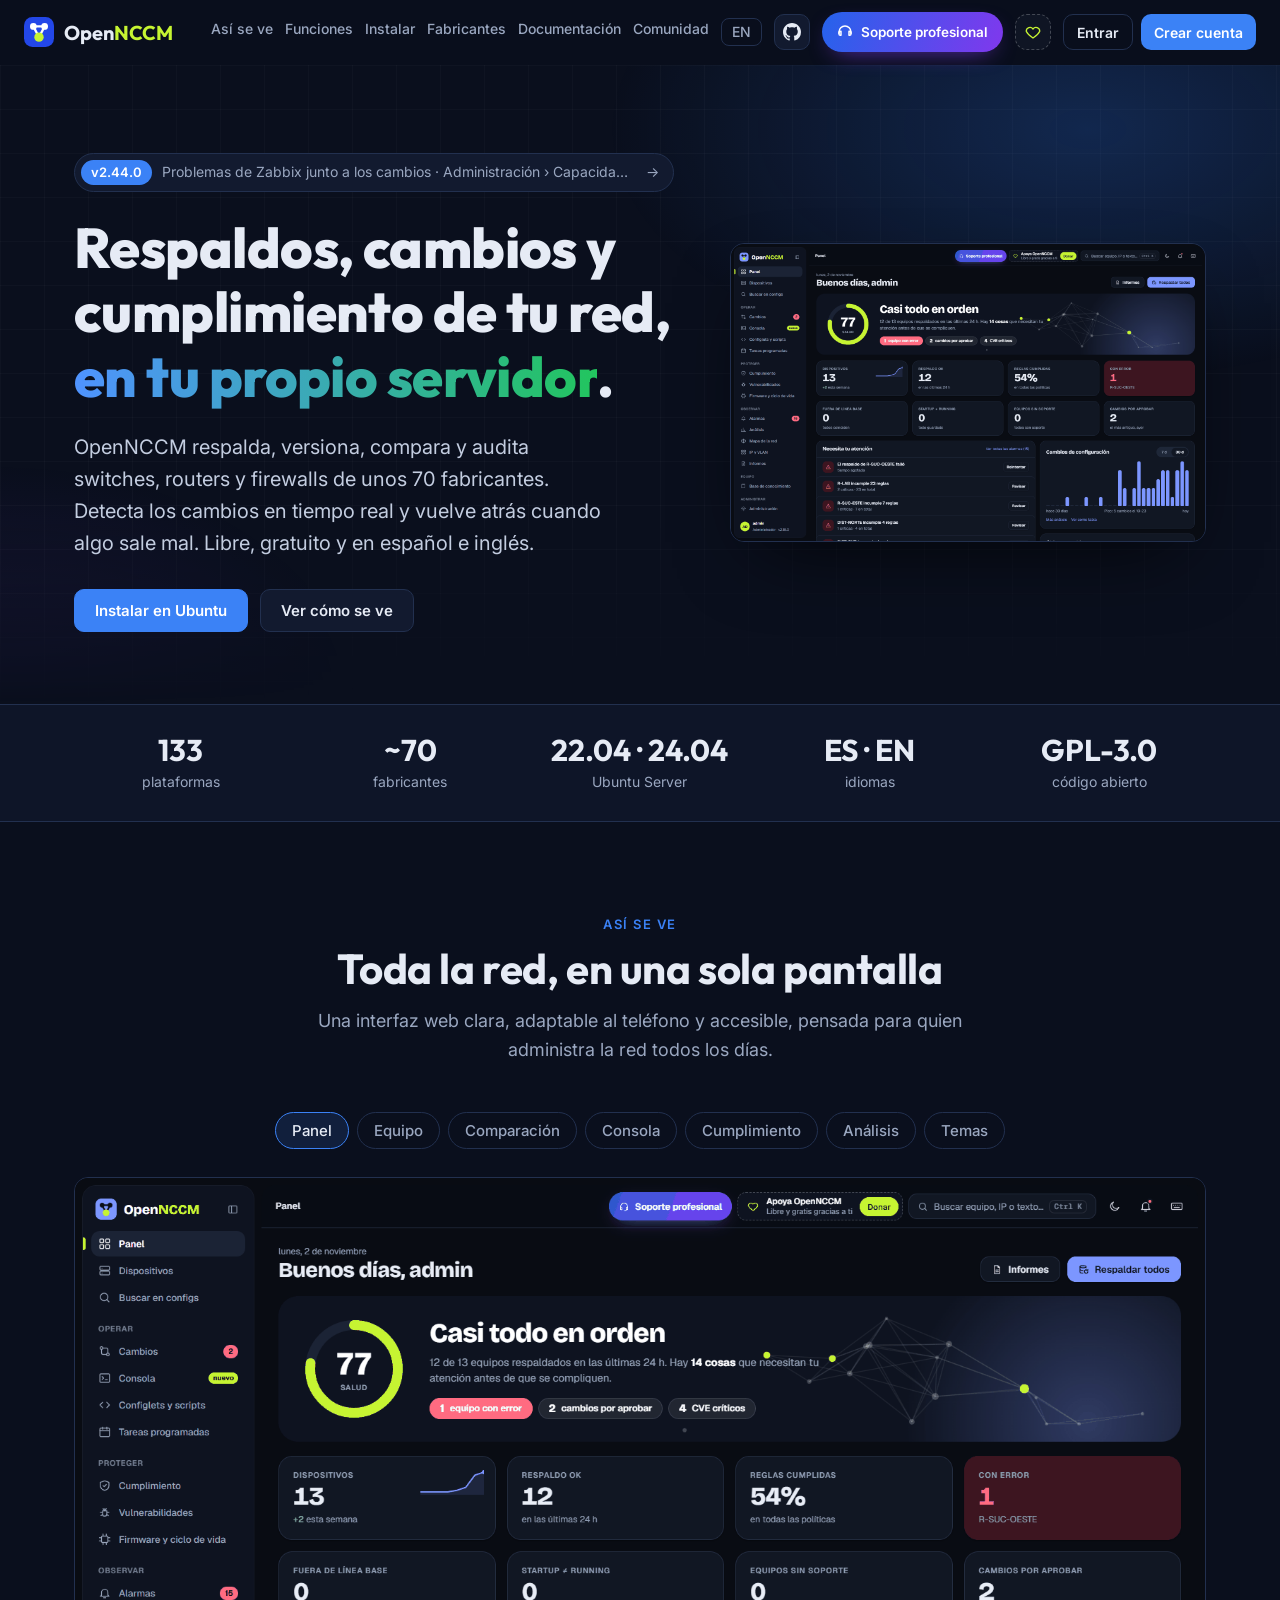
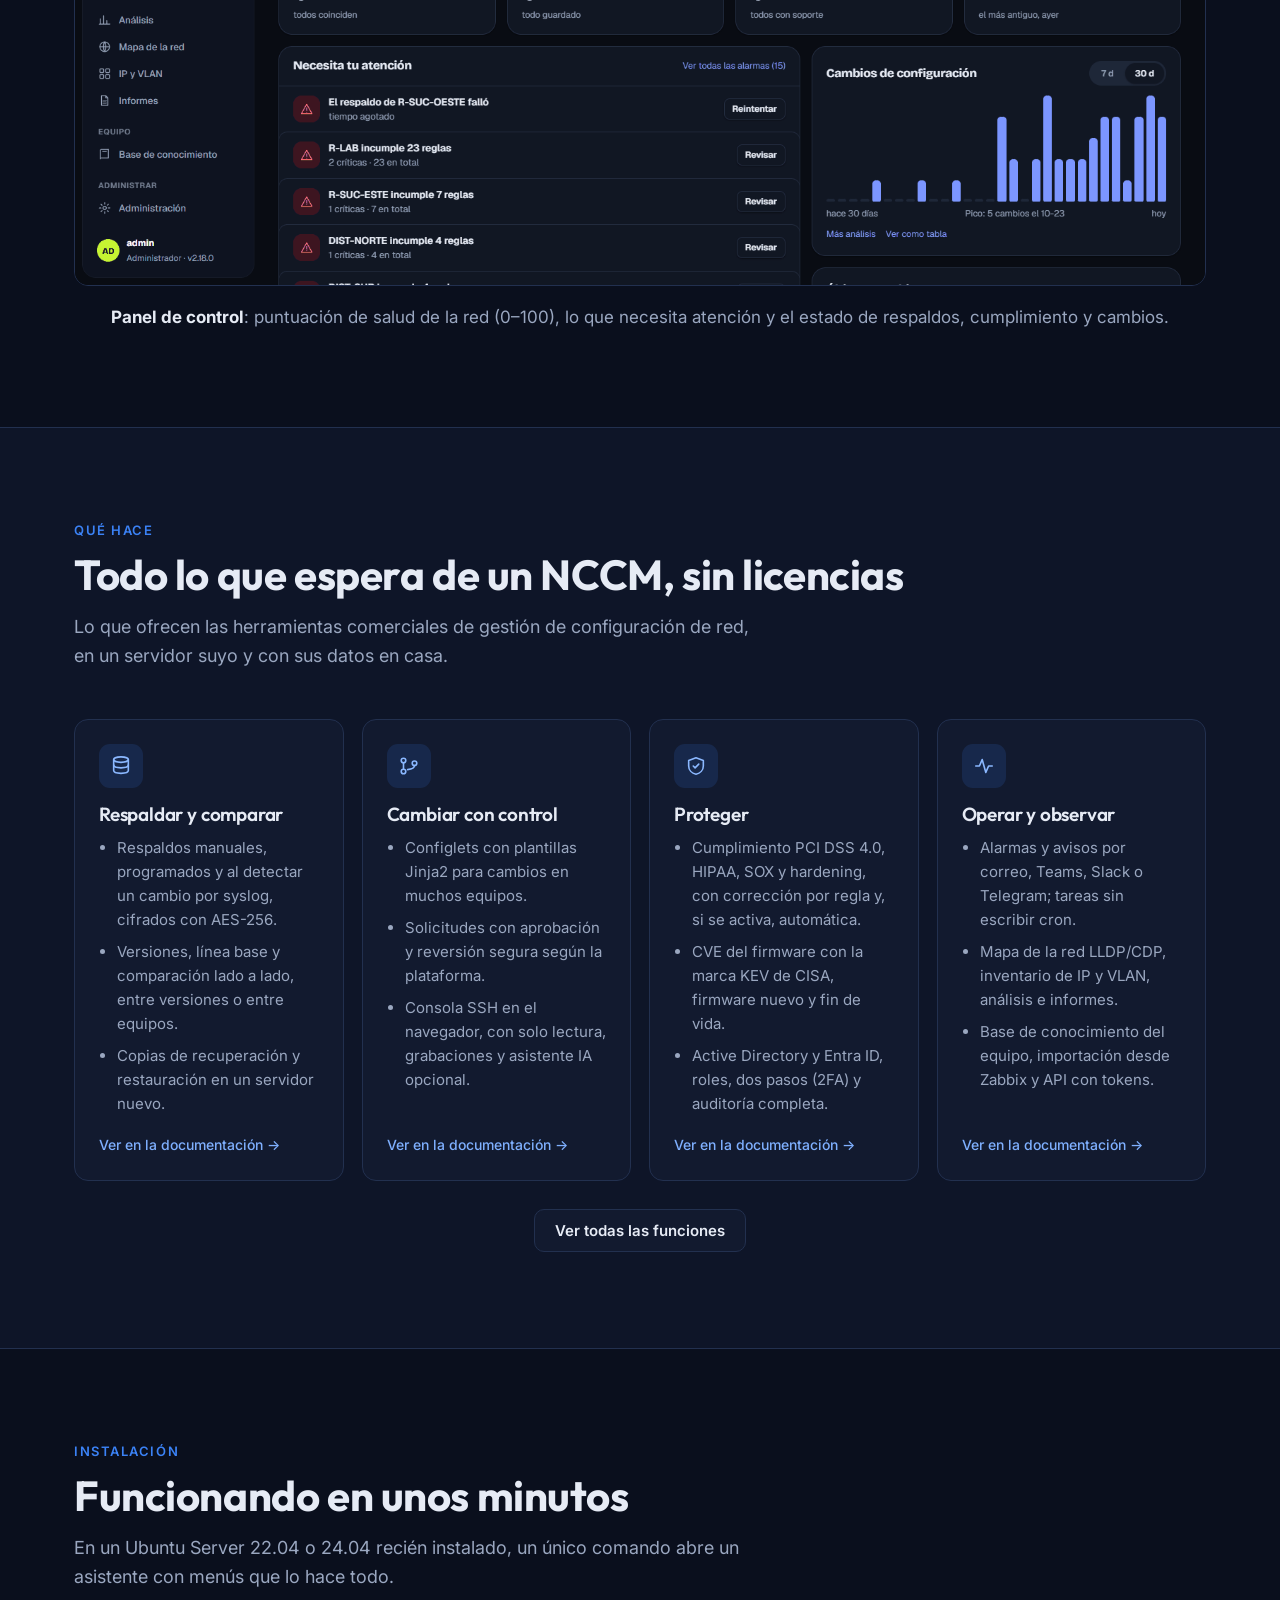
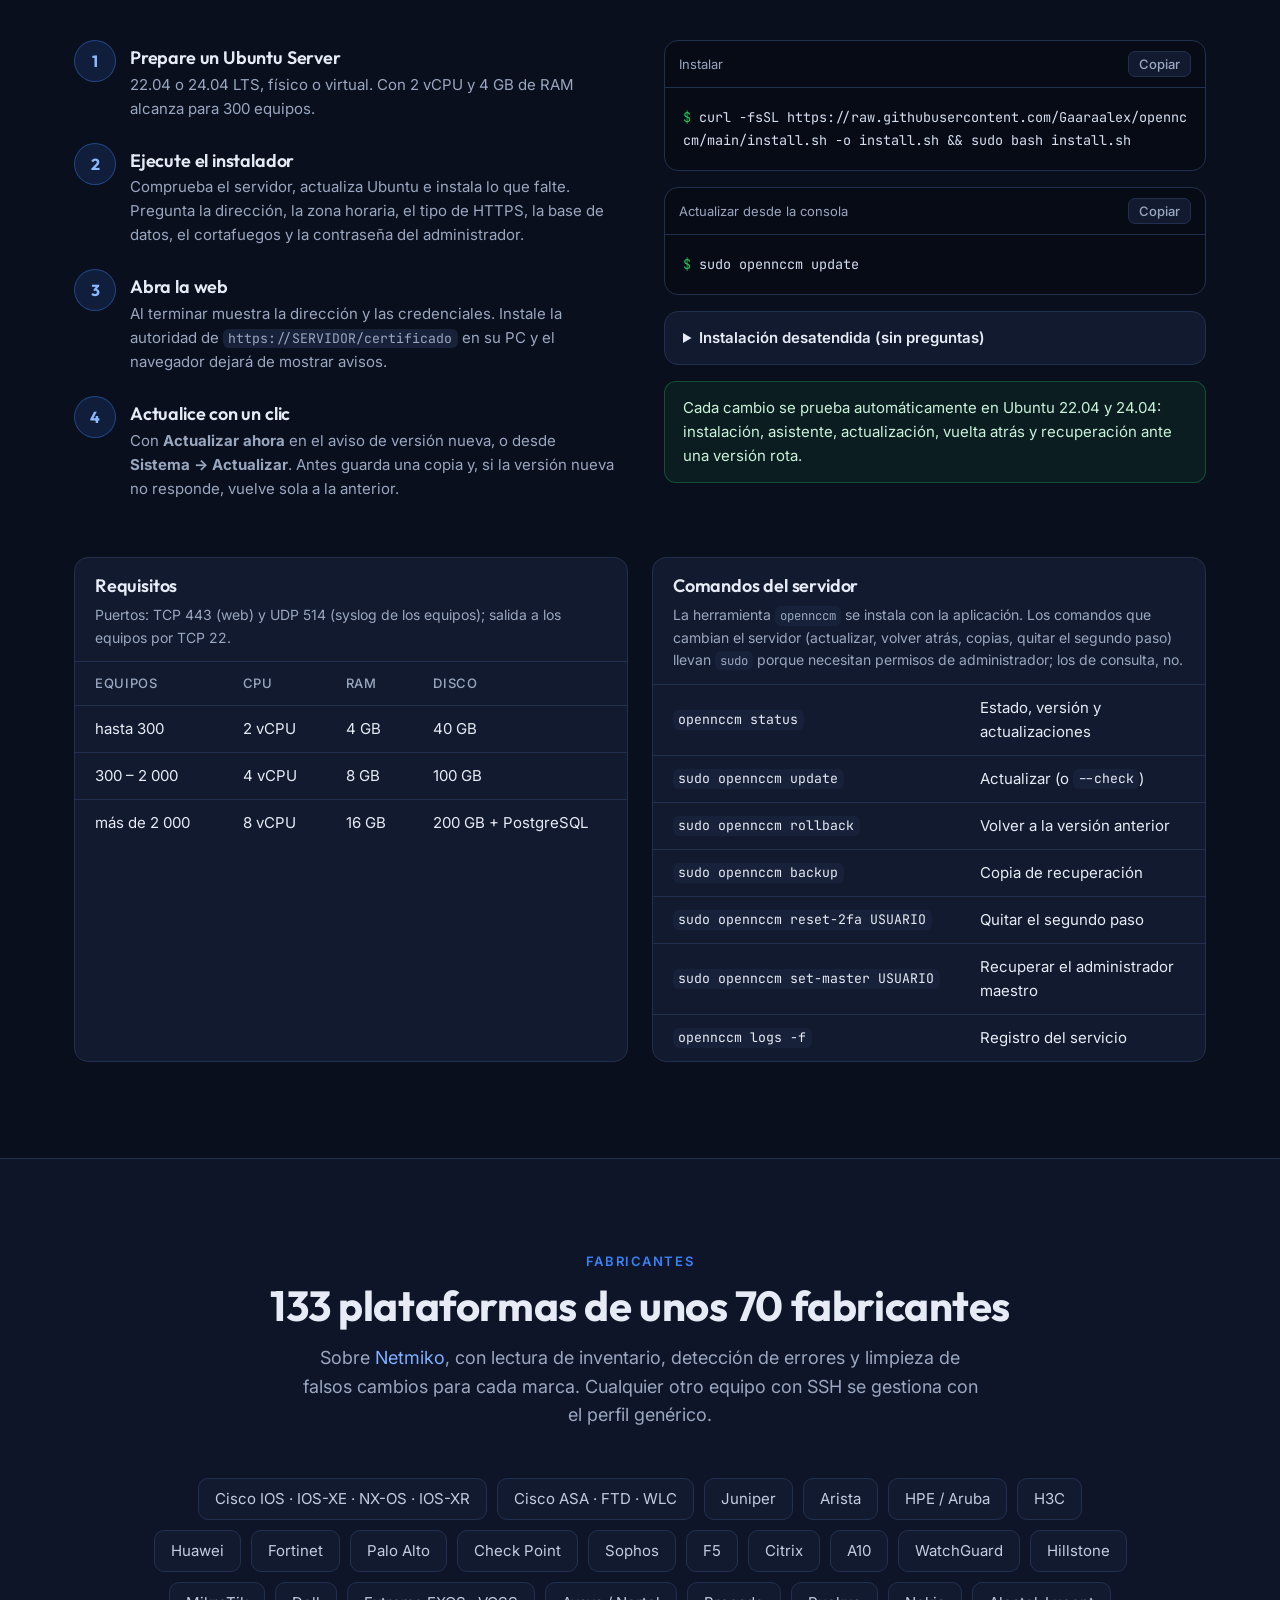
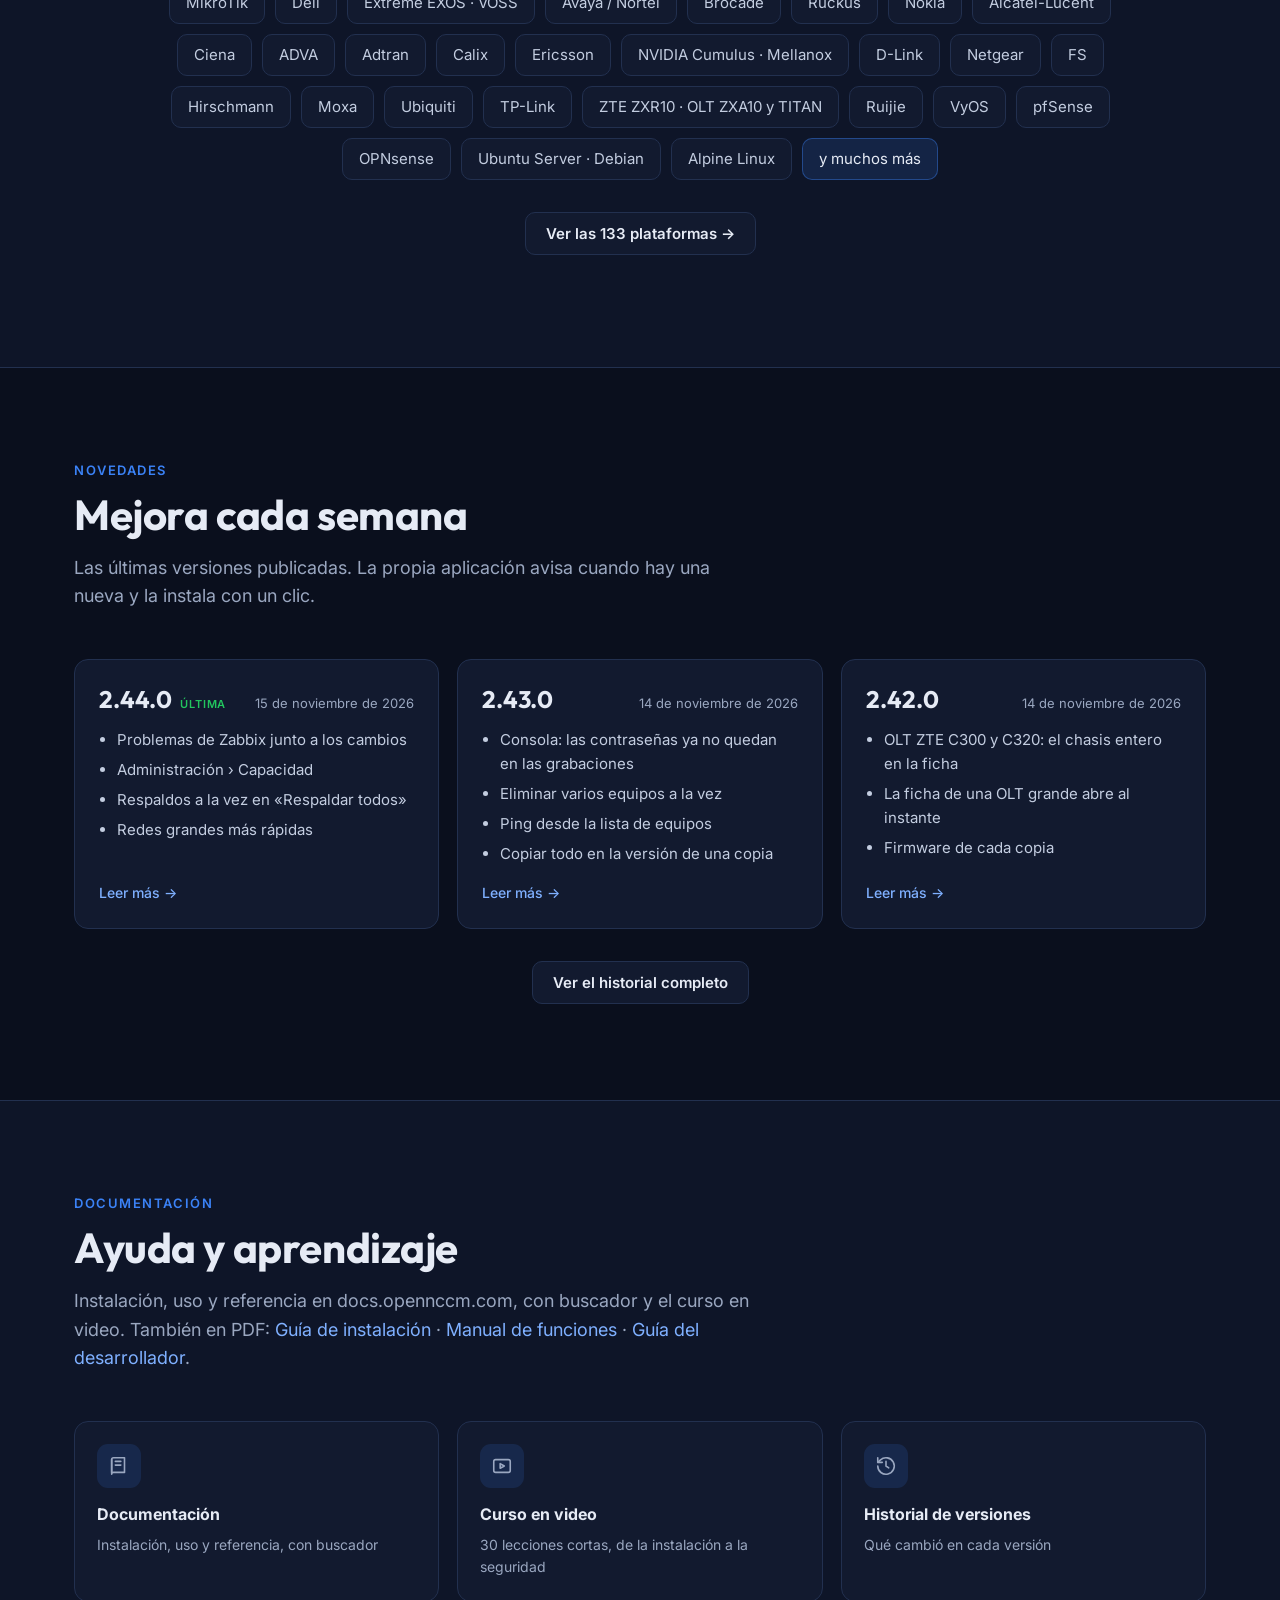
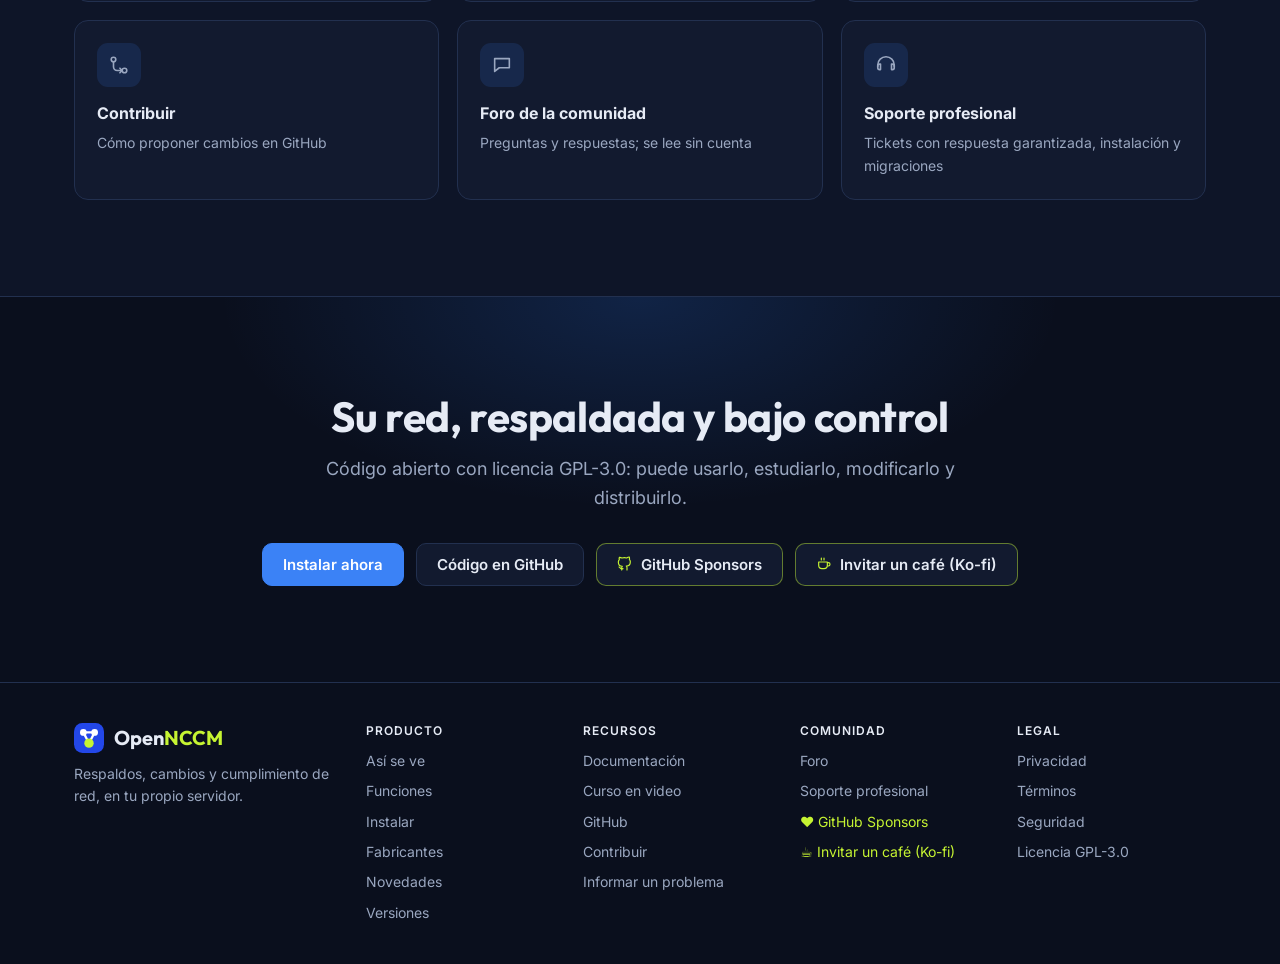
==== commit b0396ce2: "Web al día con OpenNCCM 2.44.0 Co-Authored-By: Claude Opus 5.5 <noreply@anthropic.com>" ====
--- a/site/index.html
+++ b/site/index.html
@@ -166,10 +166,10 @@
       <article class="tarjeta"><div class="icono">📦</div><h3>Firmware</h3><p>Sepa qué firmware nuevo hay para cada equipo y cuántas vulnerabilidades corrige. Descarga verificada (SHA-256) y actualización remota para MikroTik (.npk o en línea) y Ubiquiti (airMAX, airFiber y EdgeRouter), con la comprobación de que el equipo quedó en la versión nueva. En muchos equipos a la vez, va en tandas: mira el espacio libre antes de copiar, el propio equipo comprueba la suma y, si uno falla, las tandas siguientes no empiezan. Fin de vida EOL/EOS en una sola página.</p></article>
       <article class="tarjeta"><div class="icono">🚨</div><h3>Vulnerabilidades</h3><p>CVE del firmware de cada equipo (NVD, 70 tipos de equipo, también por modelo) agrupadas por vulnerabilidad, con la marca «explotado activamente» del catálogo KEV de CISA.</p></article>
       <article class="tarjeta"><div class="icono">🖥️</div><h3>Consola web</h3><p>SSH desde el navegador con colores, autocompletado y modo solo lectura. Varias sesiones a la vez, la misma consulta en muchos equipos, 758 recetas para todos los equipos con línea de comandos (con sello «Verificada» en las probadas), comandos favoritos, grabaciones (sin las contraseñas que se escriben en el equipo) y acceso por rol. Asistente IA opcional con tu proveedor: un chat en todo el sistema que consulta en solo lectura y pide confirmación antes de actuar.</p></article>
-      <article class="tarjeta"><div class="icono">⏰</div><h3>Operación diaria</h3><p>Importación de equipos desde Zabbix por grupos, equipos dañados o reemplazados que se retiran con todo su historial (y el reemplazo dado de alta en el mismo paso), API con tokens personales, tareas programadas sin escribir cron, alarmas por severidad y avisos por correo, Teams, Slack o Telegram. Base de conocimiento del equipo: cada alarma crítica cerrada queda documentada con causa, pasos y comprobación.</p></article>
+      <article class="tarjeta"><div class="icono">⏰</div><h3>Operación diaria</h3><p>Importación de equipos desde Zabbix por grupos, los problemas de Zabbix junto a los cambios de cada equipo (para ver si un problema empezó justo después de un cambio), equipos dañados o reemplazados que se retiran con todo su historial (y el reemplazo dado de alta en el mismo paso), API con tokens personales, tareas programadas sin escribir cron, alarmas por severidad y avisos por correo, Teams, Slack o Telegram. Base de conocimiento del equipo: cada alarma crítica cerrada queda documentada con causa, pasos y comprobación.</p></article>
       <article class="tarjeta"><div class="icono">📈</div><h3>Mapa, inventario e informes</h3><p>Mapa de la red con los enlaces LLDP/CDP (y los MikroTik por RoMON), 10 distribuciones, nodos por lugar y aviso de vecino nuevo o perdido; búsqueda de una MAC o una IP hasta el switch y el puerto; frente de cada equipo con el estado de sus puertos, fuentes y ventiladores (en las OLT ZTE C300 y C320, el chasis entero con sus tarjetas y las ONU en línea de cada puerto), inventario de IP y VLAN con aviso de duplicados, actividad por origen, mapa de calor día × hora, tendencias y cumplimiento por política; informes en pantalla, CSV y por correo, puertos sin uso y el documento de la red en PDF o Word.</p></article>
       <article class="tarjeta"><div class="icono">🔐</div><h3>Acceso y seguridad</h3><p>Inicio de sesión con Active Directory y Microsoft Entra ID (Azure AD), con roles por grupos. Roles admin, operador y lector como plantilla, con permisos por usuario (por ejemplo, un operador que no envía configuraciones), un administrador maestro que no se puede borrar ni bloquear, grupos de equipos, verificación en dos pasos (TOTP), «Recordarme en este equipo» y auditoría completa.</p></article>
-      <article class="tarjeta"><div class="icono">🎨</div><h3>Interfaz cuidada</h3><p>Diseño «Señal» con barra lateral y buscador Ctrl K, en español e inglés, y el logo de su marca en cada equipo (73 marcas). Rápida con miles de equipos: con 2000, el panel carga en 0,4 s y la lista viaja comprimida (200 KB en lugar de 4 MB). Temas claro, oscuro y alto contraste con 7 colores de acento; adaptable al teléfono y accesible (WCAG AA).</p></article>
+      <article class="tarjeta"><div class="icono">🎨</div><h3>Interfaz cuidada</h3><p>Diseño «Señal» con barra lateral y buscador Ctrl K, en español e inglés, y el logo de su marca en cada equipo (73 marcas). Rápida con miles de equipos: con 2000, el panel carga en 0,4 s y la lista viaja comprimida (200 KB en lugar de 4 MB). Medido en la prueba de carga con 5.000 equipos simulados: «Respaldar todos» en 27 minutos (16 a la vez) y el panel en 0,35 s; la pestaña Capacidad dice cuánto aguanta su servidor. Temas claro, oscuro y alto contraste con 7 colores de acento; adaptable al teléfono y accesible (WCAG AA).</p></article>
       <article class="tarjeta"><div class="icono">♻️</div><h3>Recuperación</h3><p>Copias cifradas de la base de datos, envío por SFTP, restauración en un servidor nuevo con su clave (SQLite o PostgreSQL) y actualizaciones con vuelta atrás. Una copia de un equipo se restaura en otro del mismo modelo, por SSH o por cable de consola.</p></article>
     </div>
     </details>
